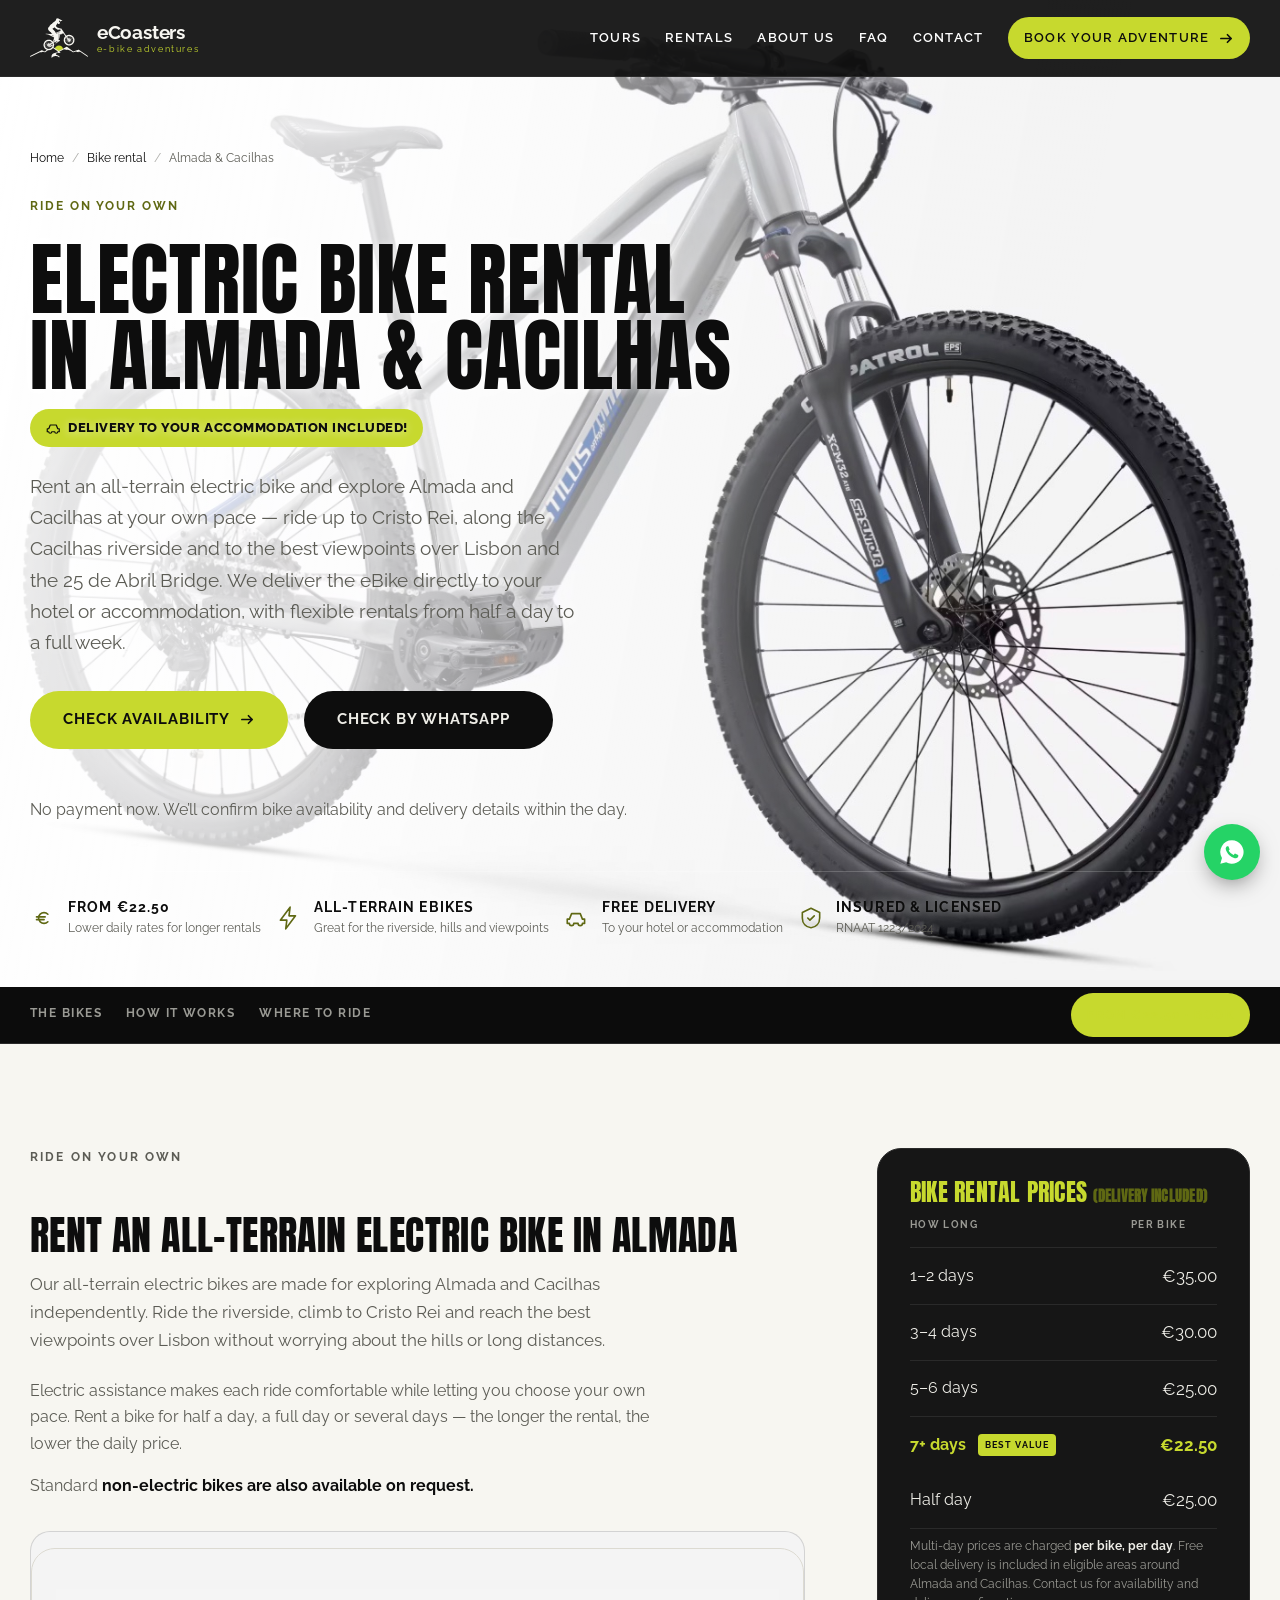
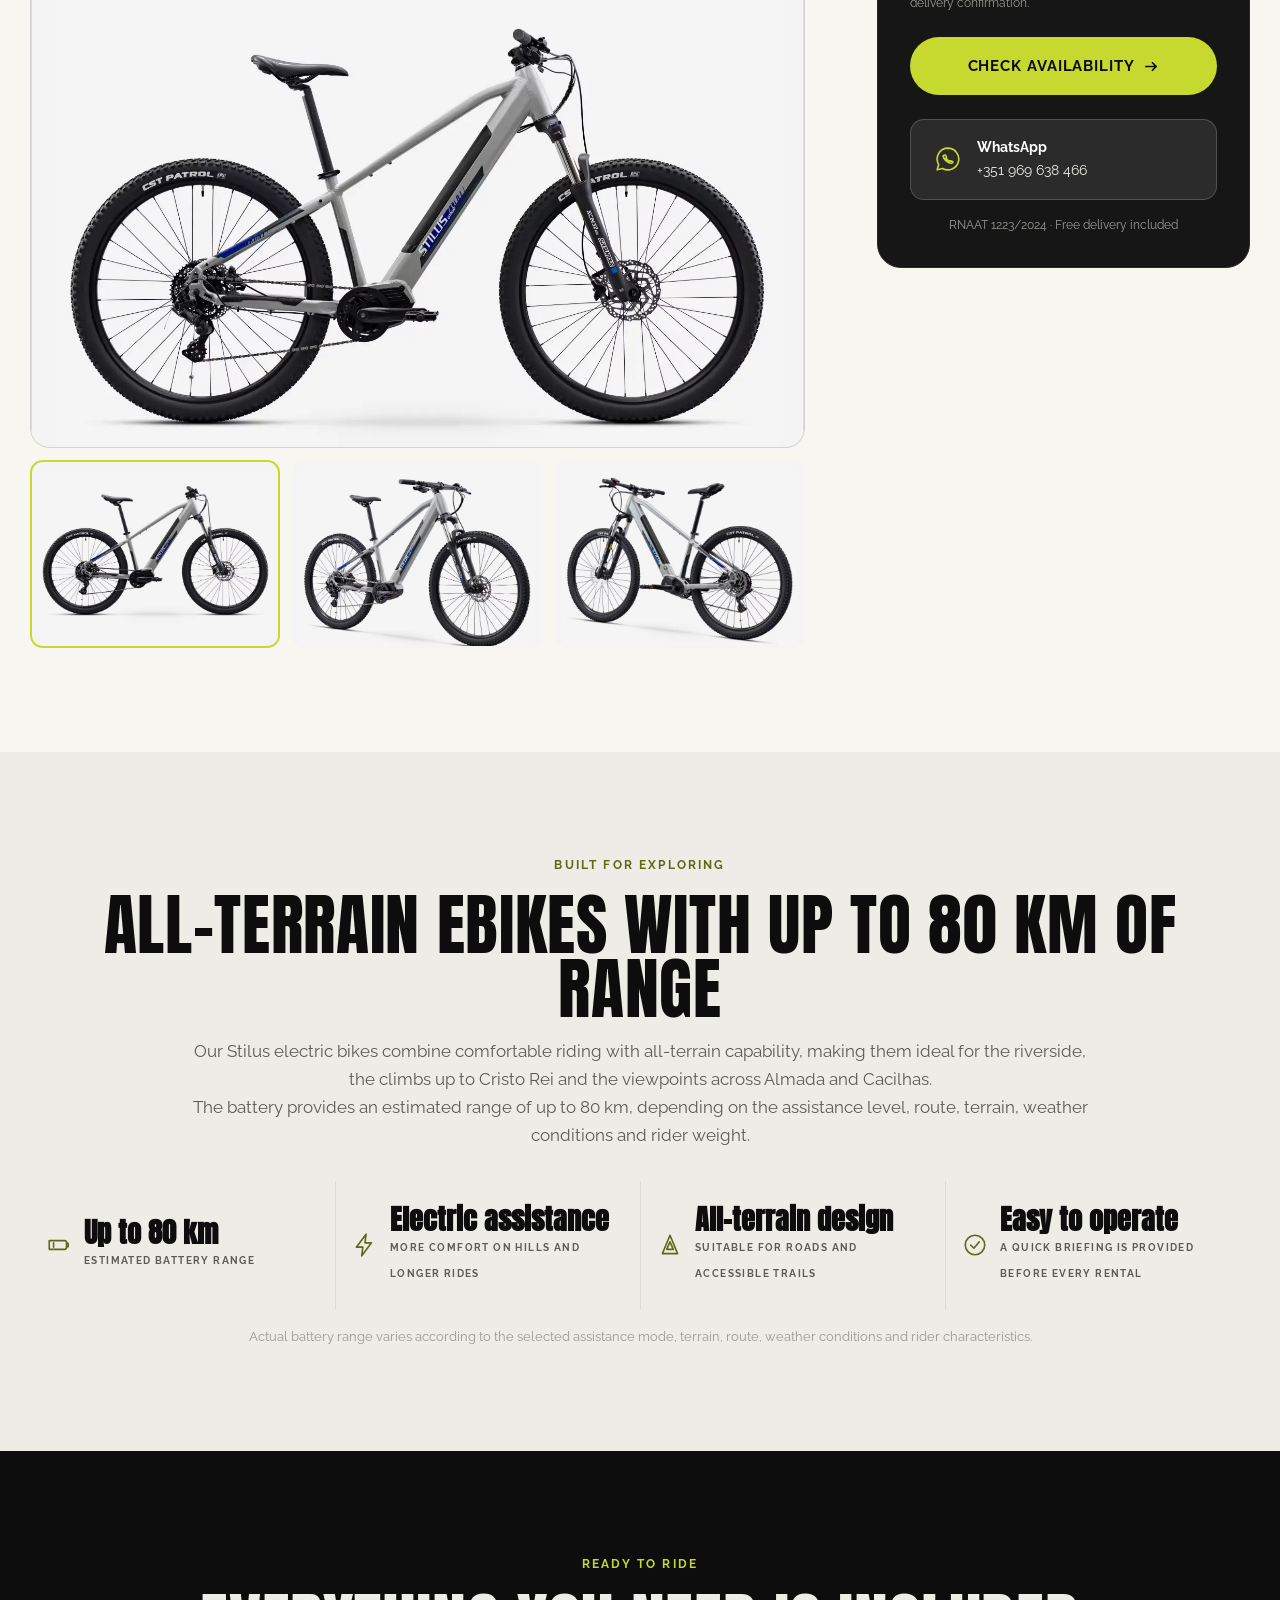
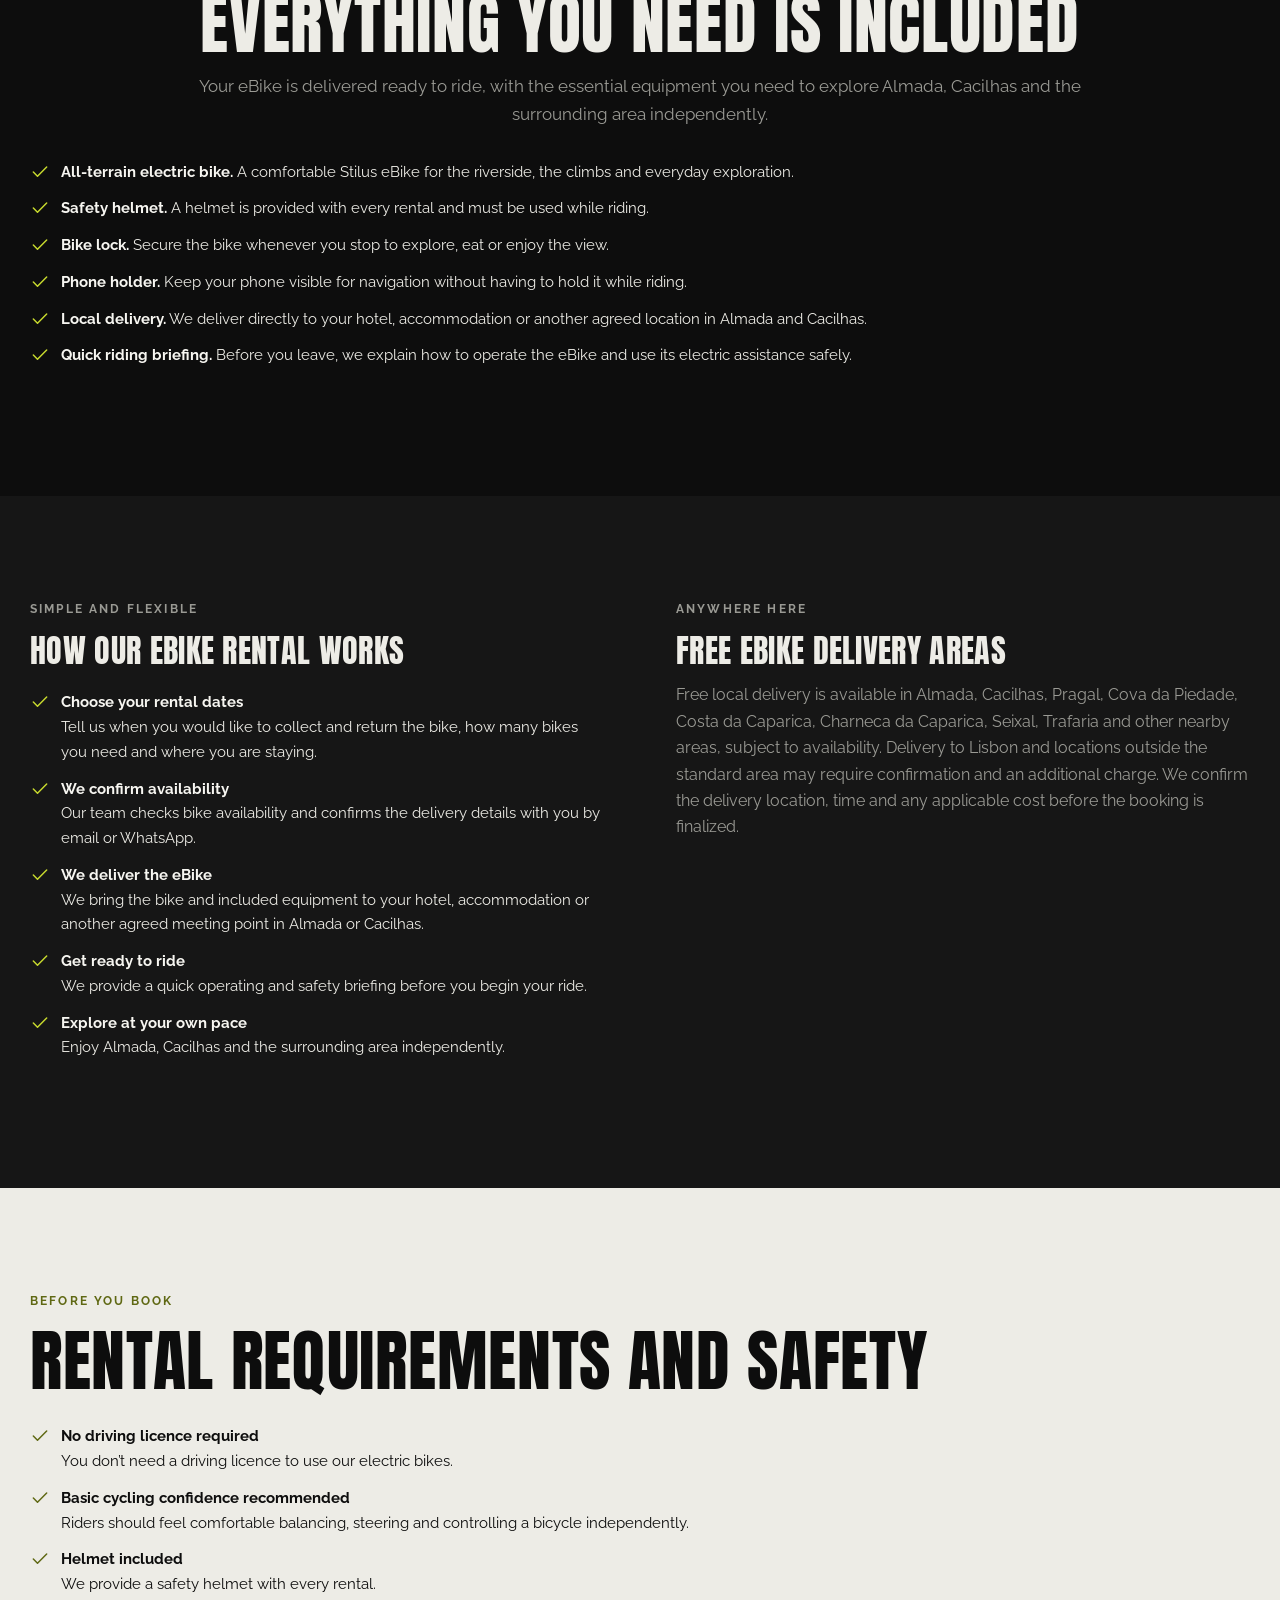
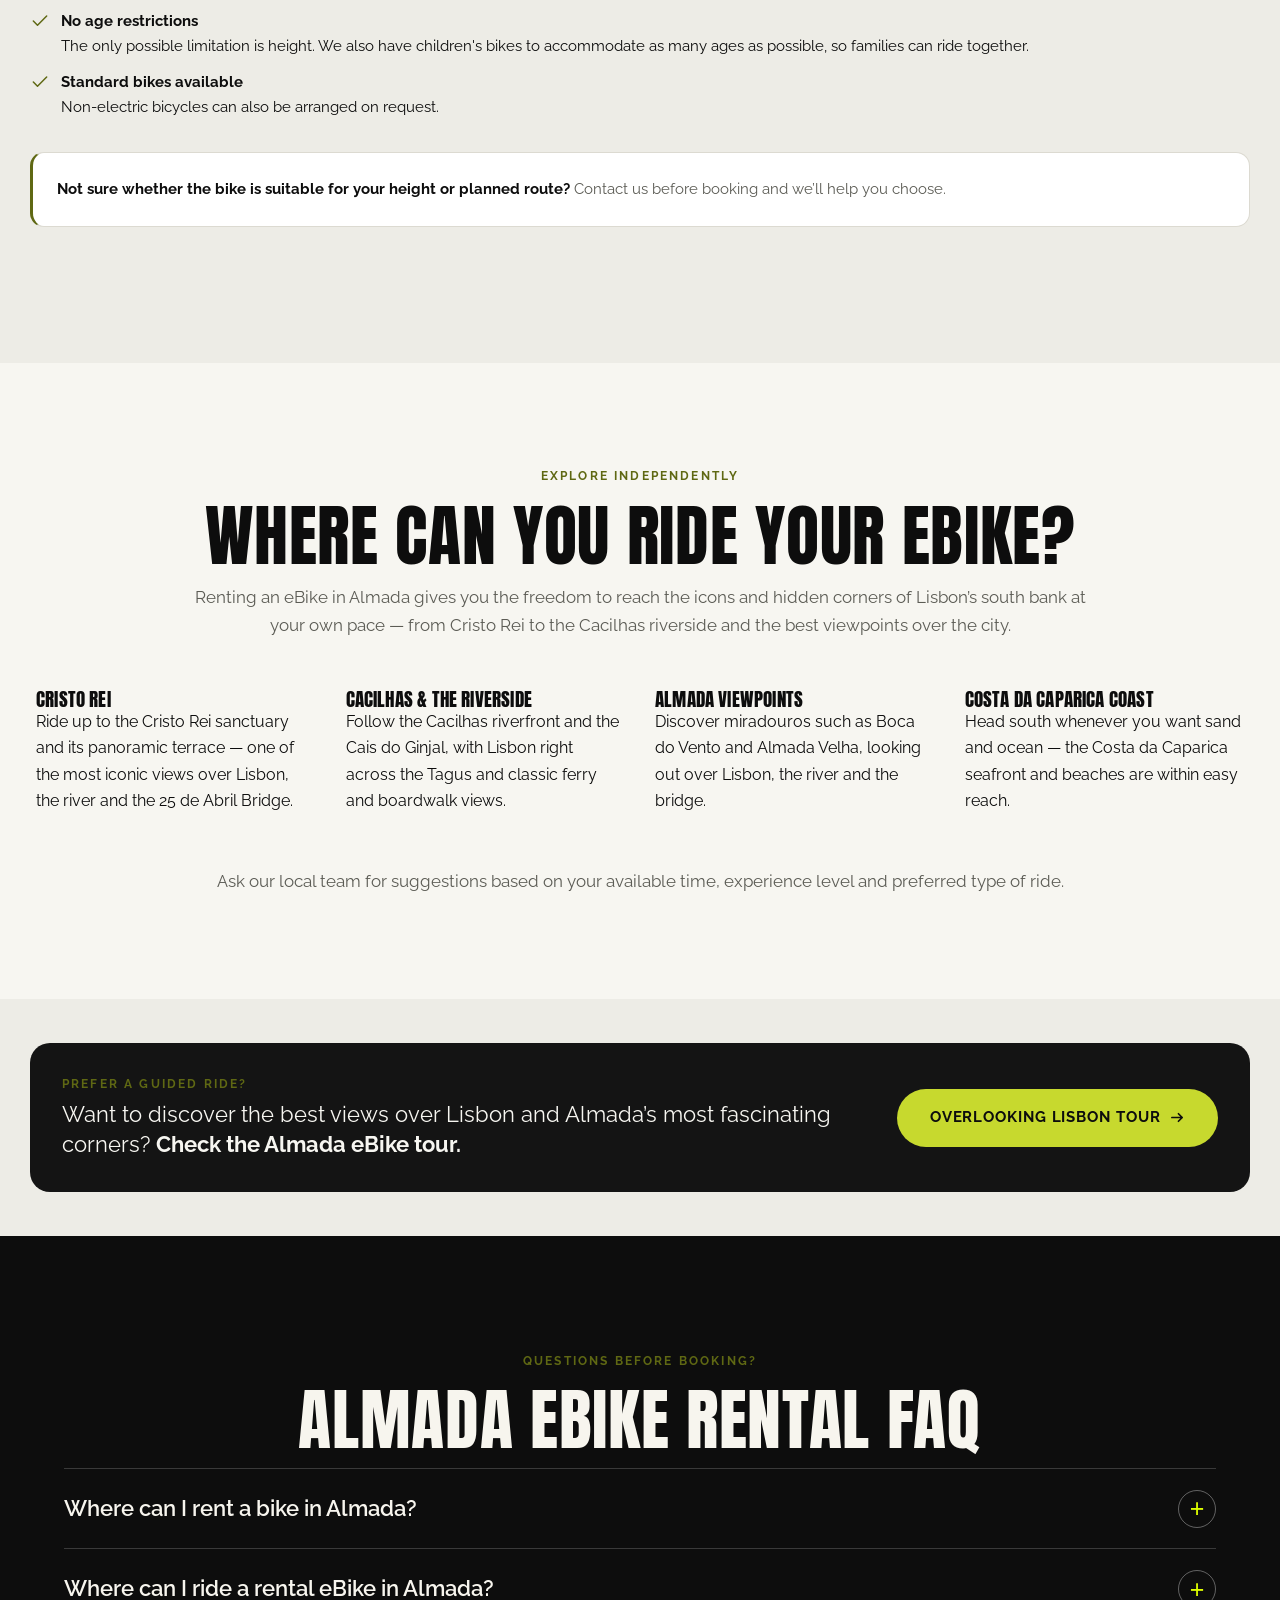
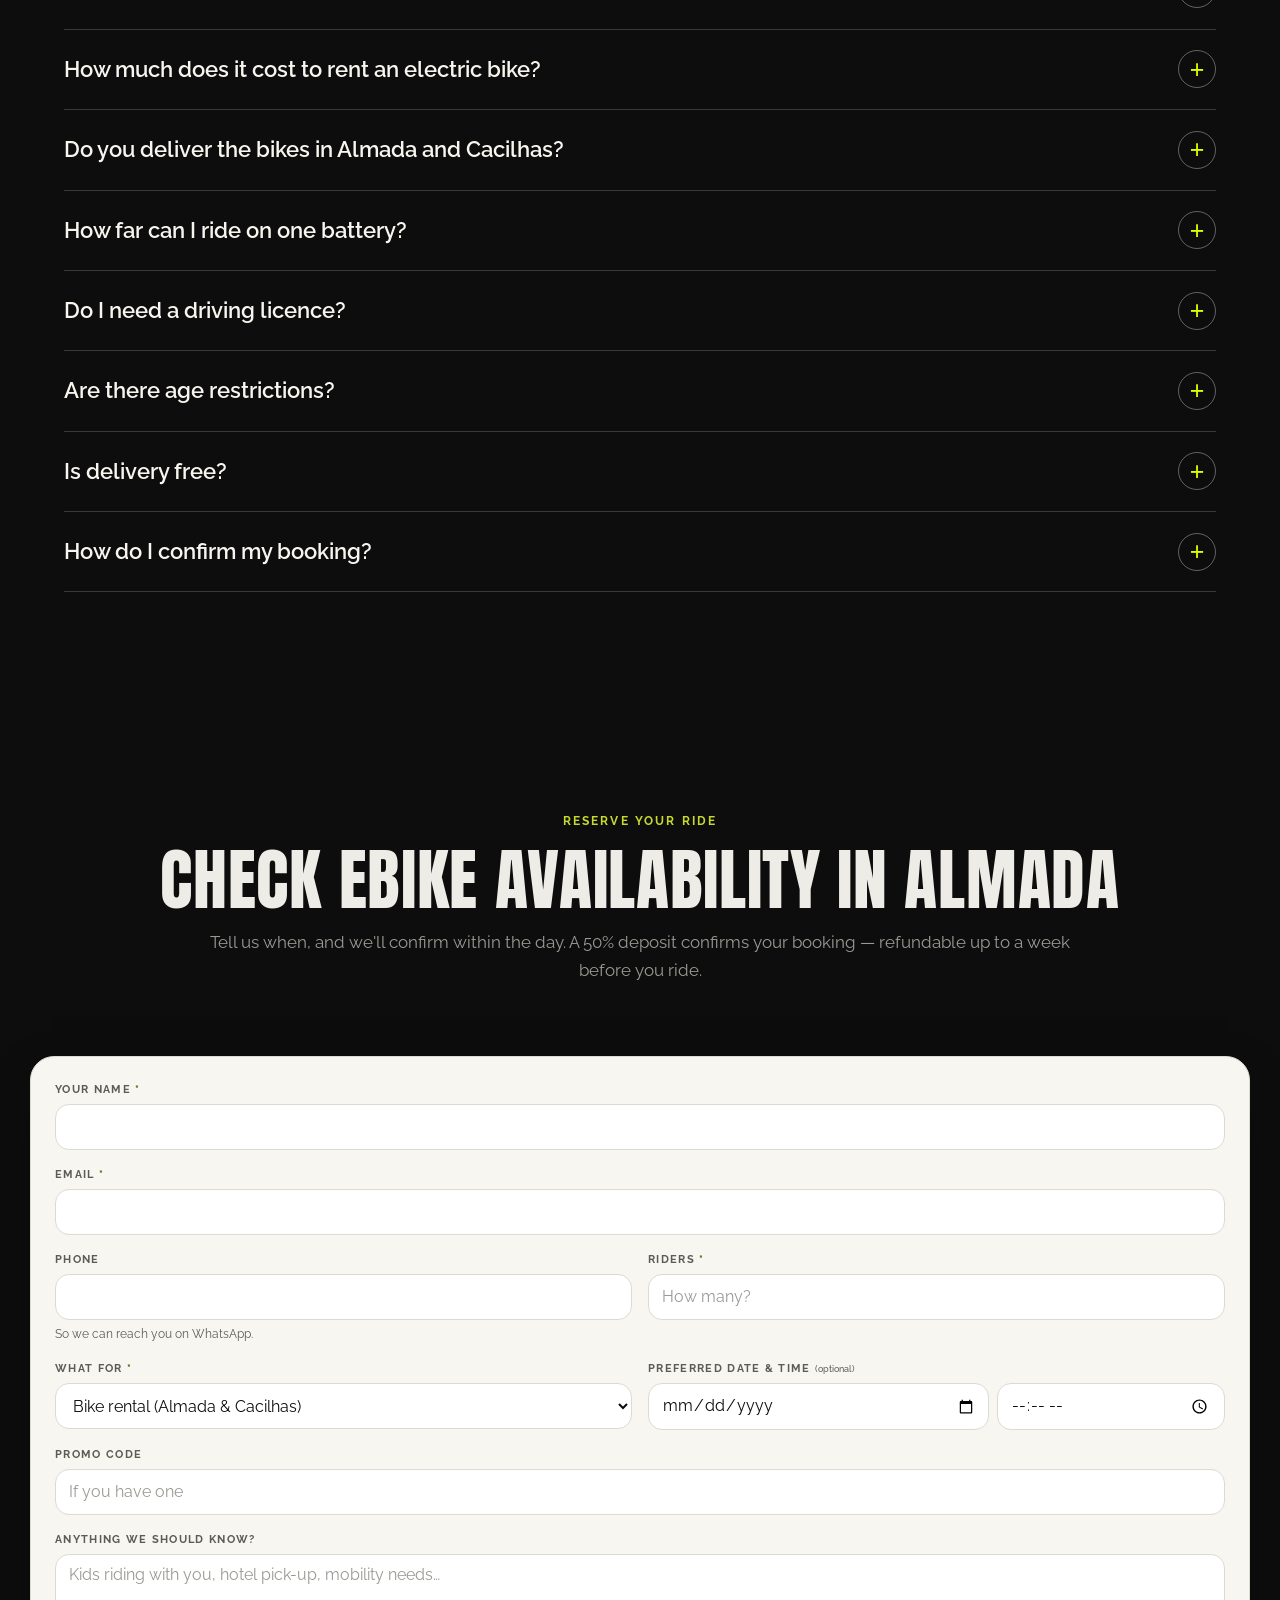
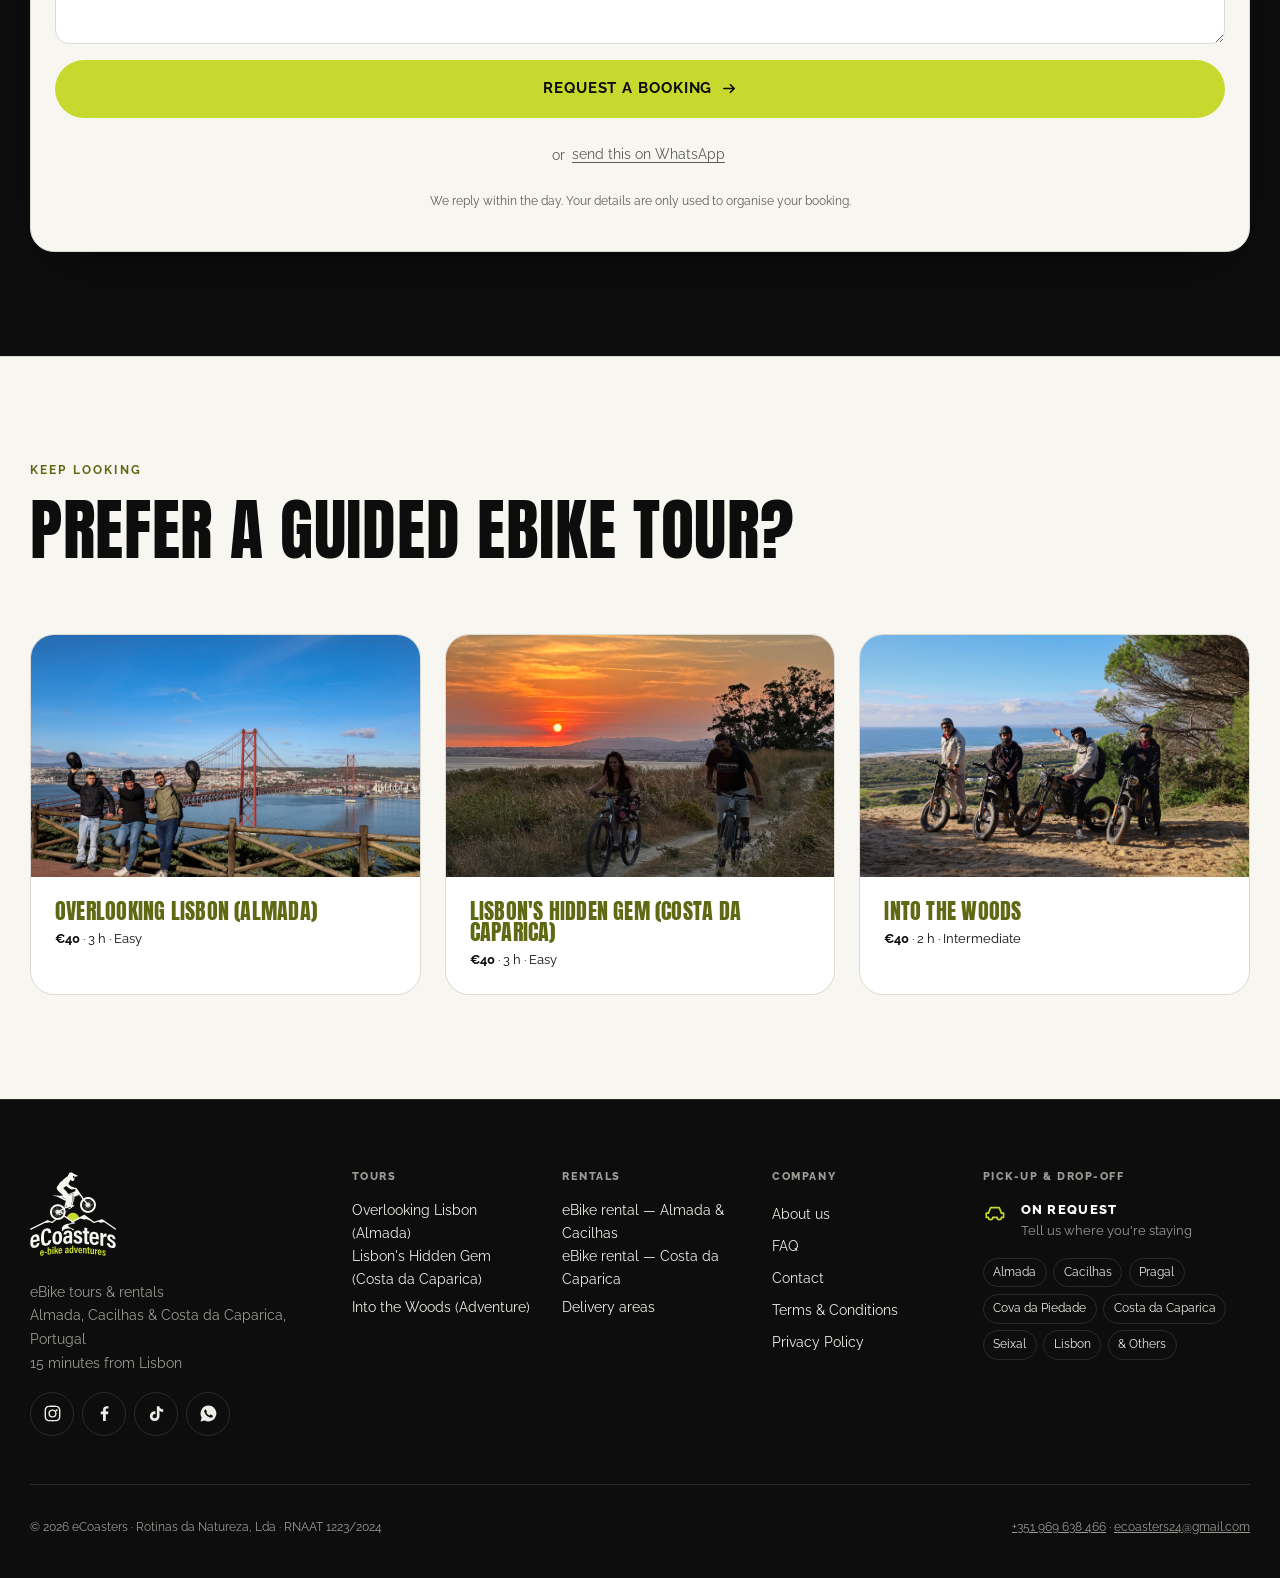
==== bike-rental-almada/index.html @ 70872b2a "Commit changes" ====
<!doctype html>
<html lang="en">
<head>
<meta charset="utf-8">
<!-- Google Tag Manager -->
<script>(function(w,d,s,l,i){w[l]=w[l]||[];w[l].push({'gtm.start':
new Date().getTime(),event:'gtm.js'});var f=d.getElementsByTagName(s)[0],
j=d.createElement(s),dl=l!='dataLayer'?'&l='+l:'';j.async=true;j.src=
'https://www.googletagmanager.com/gtm.js?id='+i+dl;f.parentNode.insertBefore(j,f);
})(window,document,'script','dataLayer','GTM-5BCM5WX2');</script>
<!-- End Google Tag Manager -->
<meta name="viewport" content="width=device-width, initial-scale=1">
<title>Electric Bike Rental in Almada &amp; Cacilhas | eCoasters</title>
<meta name="description" content="Rent an all-terrain eBike in Almada and Cacilhas — ride to Cristo Rei, along the riverside and to the best viewpoints over Lisbon. Free local delivery, flexible rentals from €22.50/day.">
<link rel="canonical" href="https://www.ecoasters.pt/bike-rental-almada/">
<meta name="robots" content="index, follow, max-image-preview:large">
<meta name="googlebot" content="index, follow">
<meta property="og:type" content="website">
<meta property="og:site_name" content="eCoasters">
<meta property="og:locale" content="en_GB">
<meta property="og:url" content="https://www.ecoasters.pt/bike-rental-almada/">
<meta property="og:title" content="Electric Bike Rental in Almada &amp; Cacilhas · eCoasters">
<meta property="og:description" content="All-terrain eBikes with free local delivery in Almada and Cacilhas. Ride to Cristo Rei, the riverside and Lisbon viewpoints. From €22.50/day.">
<meta property="og:image" content="https://www.ecoasters.pt/assets/img/overlooking-lisbon-hero.webp">
<meta property="og:image:alt" content="Riders at an Almada viewpoint with the 25 de Abril Bridge and Lisbon across the Tagus">
<meta name="twitter:card" content="summary_large_image">
<meta name="twitter:title" content="Electric Bike Rental in Almada &amp; Cacilhas | eCoasters">
<meta name="twitter:description" content="All-terrain eBikes with free local delivery in Almada &amp; Cacilhas. Ride to Cristo Rei and Lisbon viewpoints. From €22.50/day.">
<meta name="twitter:image" content="https://www.ecoasters.pt/assets/img/overlooking-lisbon-hero.webp">
<meta name="theme-color" content="#0D0D0D">
<link rel="icon" href="/assets/brand/mark-lime.svg" type="image/svg+xml">
<link rel="apple-touch-icon" href="/assets/brand/mark-lime.svg">

<link rel="preconnect" href="https://fonts.googleapis.com">
<link rel="preconnect" href="https://fonts.gstatic.com" crossorigin>
<link rel="stylesheet" href="https://fonts.googleapis.com/css2?family=Anton&family=Raleway:wght@400;500;600;700;800&display=swap">
<link rel="stylesheet" href="/assets/styles.css?v=96">
<link rel="manifest" href="/manifest.webmanifest">

<style>
  /* Almada rental hero: bike shown small on a fully white background, dark text */
  /* White hero → the transparent white header would vanish, so keep it solid dark here. */
  .hdr { background: rgba(var(--ink-rgb), .92); border-bottom-color: var(--line-dk); }
  .phero--rental { background: #fff; }
  .phero--rental .phero__media { background-image: var(--photo); background-color: #fff; background-size: cover; background-repeat: no-repeat; background-position: center; }
  .phero--rental .phero__scrim { display: block; background: linear-gradient(100deg, rgba(255,255,255,.95) 0%, rgba(255,255,255,.78) 32%, rgba(255,255,255,.28) 58%, rgba(255,255,255,0) 78%); }
  .phero--rental .phero__in { text-shadow: 0 1px 10px rgba(255,255,255,.65); }
  .phero--rental .crumbs { color: var(--muted-lt); }
  .phero--rental .crumbs a { color: var(--ink); }
  .phero--rental .phero__tag { color: var(--lime-dk); }
  .phero--rental .phero__h { color: var(--ink); }
  .phero--rental .hero__p { color: var(--muted-lt); }
  .phero--rental .booking-note { color: var(--muted-lt); }
  .phero--rental .hstrip li { color: var(--ink); }
  .phero--rental .hstrip b { color: var(--ink); }
  .phero--rental .hstrip svg { stroke: var(--lime-dk); }
  .phero--rental .hstrip li span span { color: var(--muted-lt); }
  @media (max-width: 768px) {
    .phero--rental .phero__media { background-position: center; background-size: cover; }
    .phero--rental .phero__scrim { background: linear-gradient(180deg, rgba(255,255,255,.9) 0%, rgba(255,255,255,.76) 48%, rgba(255,255,255,.4) 74%, rgba(255,255,255,.08) 100%); }
  }

  /* Guided-tour cross-sell band */
  .tour-cta { display: flex; gap: 1.5rem; align-items: center; justify-content: space-between; flex-wrap: wrap; background: #141414; color: #F7F6F1; border-radius: 1.25rem; padding: clamp(1.25rem, 3vw, 2rem); text-decoration: none; }
  .tour-cta__t { margin: 0.35rem 0 0; font-size: clamp(1.05rem, 2.2vw, 1.35rem); line-height: 1.4; max-width: 60ch; }
  .tour-cta:hover .btn { transform: translateX(3px); }

  /* Rental bike image gallery */
  .bike-gallery { width: 100%; margin-top: 2rem; }
  .bike-gallery__stage { display: grid; place-items: center; width: 100%; aspect-ratio: 3 / 2; margin: 0; overflow: hidden; border: 1px solid rgba(13, 13, 13, 0.14); border-radius: 1.25rem; background: #f4f4f4; }
  .bike-gallery__stage img { display: block; width: 100%; height: 100%; padding: clamp(0.5rem, 2vw, 1.5rem); object-fit: contain; }
  .bike-gallery__thumbs { display: grid; grid-template-columns: repeat(3, minmax(0, 1fr)); gap: 0.75rem; margin-top: 0.75rem; }
  .bike-gallery__thumb { display: grid; place-items: center; min-width: 0; aspect-ratio: 4 / 3; padding: 0.35rem; overflow: hidden; border: 2px solid transparent; border-radius: 0.8rem; background: #f4f4f4; cursor: pointer; transition: border-color 180ms ease, transform 180ms ease; }
  .bike-gallery__thumb:hover { transform: translateY(-2px); }
  .bike-gallery__thumb[aria-pressed="true"] { border-color: var(--lime, #d8f000); }
  .bike-gallery__thumb:focus-visible { outline: 3px solid var(--lime, #d8f000); outline-offset: 3px; }
  .bike-gallery__thumb img { display: block; width: 100%; height: 100%; object-fit: contain; pointer-events: none; }

  #where-to-ride > .wrap { width: min(calc(100% - 2rem), 1600px); max-width: 1600px; margin-inline: auto; }
  #where-to-ride .ride-ideas { display: grid; grid-template-columns: repeat(4, minmax(0, 1fr)); width: 100%; max-width: 100%; }
  #where-to-ride .ride-ideas > article { min-width: 0; }
  @media (max-width: 900px) { #where-to-ride .ride-ideas { grid-template-columns: repeat(2, minmax(0, 1fr)); } }
  @media (max-width: 600px) {
    .bike-gallery__stage { aspect-ratio: 1 / 1; }
    .bike-gallery__thumbs { gap: 0.5rem; }
    #where-to-ride > .wrap { width: min(calc(100% - 1.5rem), 1600px); }
    #where-to-ride .ride-ideas { grid-template-columns: 1fr; }
  }
</style>

<script>
  document.documentElement.classList.add('js');
  setTimeout(function () {
    if (!window.__ecoastersReady) document.documentElement.classList.remove('js');
  }, 2500);
</script>

<script type="application/ld+json">
{
 "@context": "https://schema.org",
 "@graph": [
  {
   "@type": ["LocalBusiness", "TouristInformationCenter"],
   "@id": "https://www.ecoasters.pt/#org",
   "name": "eCoasters",
   "legalName": "Rotinas da Natureza, Lda",
   "url": "https://www.ecoasters.pt/",
   "telephone": "+351969638466",
   "email": "ecoasters24@gmail.com",
   "image": "https://www.ecoasters.pt/assets/img/overlooking-lisbon-hero.webp",
   "logo": "https://www.ecoasters.pt/assets/brand/logo-full-lime.svg",
   "priceRange": "€€",
   "currenciesAccepted": "EUR",
   "slogan": "Ride more. Explore more. Feel everything.",
   "description": "Guided electric bike tours and all-terrain eBike rentals in Almada, Cacilhas and Costa da Caparica, 15 minutes from Lisbon. RNAAT 1223/2024.",
   "address": {
    "@type": "PostalAddress",
    "addressLocality": "Almada",
    "addressRegion": "Almada",
    "postalCode": "2800",
    "addressCountry": "PT"
   },
   "geo": { "@type": "GeoCoordinates", "latitude": "38.6790", "longitude": "-9.1569" },
   "areaServed": [
    { "@type": "Place", "name": "Almada" },
    { "@type": "Place", "name": "Cacilhas" },
    { "@type": "Place", "name": "Pragal" },
    { "@type": "Place", "name": "Cova da Piedade" },
    { "@type": "Place", "name": "Almada Velha" },
    { "@type": "Place", "name": "Costa da Caparica" },
    { "@type": "Place", "name": "Charneca da Caparica" },
    { "@type": "Place", "name": "Trafaria" },
    { "@type": "Place", "name": "Seixal" },
    { "@type": "Place", "name": "Lisbon" }
   ],
   "knowsLanguage": ["pt", "en", "es"],
   "sameAs": [
    "https://www.instagram.com/ecoasters.tours",
    "https://www.facebook.com/people/ECoasters-Electric-Bike-Tours/61570017095799/",
    "https://www.tiktok.com/@ecoasters",
    "https://share.google/gUtsCcXPfASTYaQZ6"
   ],
   "aggregateRating": { "@type": "AggregateRating", "ratingValue": "5.0", "reviewCount": "50", "bestRating": "5", "worstRating": "1" }
  },
  {
   "@type": "Product",
   "@id": "https://www.ecoasters.pt/bike-rental-almada/#product",
   "name": "All-terrain electric bike rental — Almada & Cacilhas",
   "description": "Rent an all-terrain electric bike in Almada and Cacilhas. Ride up to Cristo Rei, along the Cacilhas riverside and to the best viewpoints over Lisbon and the 25 de Abril Bridge. Free local delivery to your accommodation. From €22.50/day. Standard bikes on request.",
   "image": "https://www.ecoasters.pt/assets/img/overlooking-lisbon-hero.webp",
   "brand": { "@id": "https://www.ecoasters.pt/#org" },
   "offers": {
    "@type": "AggregateOffer",
    "lowPrice": "22.50",
    "highPrice": "35.00",
    "priceCurrency": "EUR",
    "offerCount": "5",
    "availability": "https://schema.org/InStock",
    "url": "https://www.ecoasters.pt/bike-rental-almada/#book",
    "areaServed": [
     { "@type": "Place", "name": "Almada" },
     { "@type": "Place", "name": "Cacilhas" },
     { "@type": "Place", "name": "Pragal" },
     { "@type": "Place", "name": "Cova da Piedade" },
     { "@type": "Place", "name": "Costa da Caparica" },
     { "@type": "Place", "name": "Charneca da Caparica" },
     { "@type": "Place", "name": "Trafaria" },
     { "@type": "Place", "name": "Seixal" },
     { "@type": "Place", "name": "Lisbon" }
    ],
    "seller": { "@id": "https://www.ecoasters.pt/#org" }
   }
  },
  {
   "@type": "BreadcrumbList",
   "itemListElement": [
    { "@type": "ListItem", "position": 1, "name": "Home", "item": "https://www.ecoasters.pt/" },
    { "@type": "ListItem", "position": 2, "name": "Bike rental", "item": "https://www.ecoasters.pt/electric-bike-rental/" },
    { "@type": "ListItem", "position": 3, "name": "Almada & Cacilhas", "item": "https://www.ecoasters.pt/bike-rental-almada/" }
   ]
  },
  {
   "@type": "FAQPage",
   "@id": "https://www.ecoasters.pt/bike-rental-almada/#faq",
   "mainEntity": [
    {
     "@type": "Question",
     "name": "Where can I rent a bike in Almada?",
     "acceptedAnswer": { "@type": "Answer", "text": "eCoasters rents all-terrain electric bikes across Almada and Cacilhas. We deliver the bike to the location you request — your hotel, accommodation or another agreed meeting point — and collect it there afterwards, so there is no shop to visit." }
    },
    {
     "@type": "Question",
     "name": "Where can I ride a rental eBike in Almada?",
     "acceptedAnswer": { "@type": "Answer", "text": "From Almada and Cacilhas you can ride up to the Cristo Rei sanctuary and its panoramic terrace, follow the Cacilhas riverside with Lisbon across the Tagus, and reach viewpoints looking over Lisbon and the 25 de Abril Bridge. You can also continue south to the Costa da Caparica coast." }
    },
    {
     "@type": "Question",
     "name": "How much does it cost to rent an electric bike in Almada?",
     "acceptedAnswer": { "@type": "Answer", "text": "Half-day rental costs €25 per bike. Full-day rates start at €35 per bike and decrease for longer rentals, reaching €22.50 per bike, per day, for rentals of seven days or more." }
    },
    {
     "@type": "Question",
     "name": "Do you deliver the bikes in Almada and Cacilhas?",
     "acceptedAnswer": { "@type": "Answer", "text": "Yes. We arrange free local delivery to hotels, accommodation and agreed meeting points in Almada, Cacilhas, Pragal, Cova da Piedade, Costa da Caparica and surrounding areas. Delivery to Lisbon, Seixal and other locations may be available on request." }
    },
    {
     "@type": "Question",
     "name": "How far can I ride on one battery?",
     "acceptedAnswer": { "@type": "Answer", "text": "The estimated battery range is up to 80 km. Actual range depends on the assistance level, terrain, hills, weather conditions and rider weight." }
    },
    {
     "@type": "Question",
     "name": "Do I need a driving licence to rent an eBike?",
     "acceptedAnswer": { "@type": "Answer", "text": "No driving licence is required. Riders should have basic cycling confidence and be able to control a bicycle independently. A helmet and a quick safety briefing are included." }
    },
    {
     "@type": "Question",
     "name": "Are there age restrictions?",
     "acceptedAnswer": { "@type": "Answer", "text": "There are no age restrictions. The only possible limitation is height: riders must be tall enough to safely fit and control the bike. We also have children's bikes to accommodate as many ages as possible, so families can ride together." }
    }
   ]
  }
 ]
}
</script>
</head>
<body>
<!-- Google Tag Manager (noscript) -->
<noscript><iframe src="https://www.googletagmanager.com/ns.html?id=GTM-5BCM5WX2"
height="0" width="0" style="display:none;visibility:hidden"></iframe></noscript>
<!-- End Google Tag Manager (noscript) -->
<a class="skip" href="#main">Skip to main content</a>

<header class="hdr" id="hdr">
  <div class="hdr__in">
    <a class="brand" href="/#top" aria-label="eCoasters — home">
      <img class="brand__mark" src="/assets/brand/mark-lime.svg" alt="" width="308" height="212" decoding="async">
      <span class="brand__txt">
        <span class="brand__word">eCoasters</span>
        <span class="brand__sub">e-bike adventures</span>
      </span>
    </a>
    <nav class="nav" id="nav" aria-label="Primary">
      <a href="/tours/">Tours</a>
      <a href="/electric-bike-rental/">Rentals</a>
      <a href="/#about">About us</a>
      <a href="/#faq">FAQ</a>
      <a href="/#contact">Contact</a>
      <a class="btn btn--lime btn--sm" href="/#book">Book your adventure <svg class="ico-arr" viewBox="0 0 16 16" aria-hidden="true"><path d="M2 8h11M9 4l4 4-4 4"/></svg></a>
    </nav>
    <button class="burger" id="burger" aria-expanded="false" aria-controls="nav" aria-label="Open menu">
      <span></span><span></span><span></span>
    </button>
  </div>
</header>

<main id="main">

<section class="phero phero--rental">
  <div class="phero__media media" style="--photo:url('/assets/img/rental-bike.jpg')" role="img"
       aria-label="Stilus all-terrain electric rental bike available in Almada and Cacilhas"></div>
  <div class="phero__scrim" aria-hidden="true"></div>
  <div class="phero__in wrap">
    <nav class="crumbs" aria-label="Breadcrumb"><a href="/">Home</a><span>/</span><a href="/electric-bike-rental/">Bike rental</a><span>/</span>Almada &amp; Cacilhas</nav>
    <p class="phero__tag">Ride on your own</p>
    <h1 class="phero__h">Electric Bike Rental in Almada &amp; Cacilhas</h1>
    <p class="phero__badge"><svg viewBox="0 0 24 24" aria-hidden="true"><path d="M3 13h2l2-5h8l2 5h2v4h-2a2 2 0 1 1-4 0H9a2 2 0 1 1-4 0H3z"/></svg> Delivery to your accommodation included!</p>
    <p class="hero__p">Rent an all-terrain electric bike and explore Almada and Cacilhas at your own
      pace — ride up to Cristo Rei, along the Cacilhas riverside and to the best viewpoints over
      Lisbon and the 25 de Abril Bridge. We deliver the eBike directly to your hotel or
      accommodation, with flexible rentals from half a day to a full week.</p>
    <div class="hero__cta" style="margin-top:1.5rem">
      <a class="btn btn--lime btn--lg" href="#book">Check availability
        <svg class="ico-arr" viewBox="0 0 16 16" aria-hidden="true"><path d="M2 8h11M9 4l4 4-4 4"/></svg></a>
      <a class="btn btn--dark btn--lg" href="https://wa.me/351969638466">Check by WhatsApp <svg viewBox="0 0 24 24" aria-hidden="true"><path d="M12 2a10 10 0 0 0-8.6 15.1L2 22l5-1.3A10 10 0 1 0 12 2zm5.3 14.1c-.2.6-1.3 1.2-1.8 1.2-.5.1-1 .1-1.7-.1a11 11 0 0 1-6.4-5.6c-.5-.9-.8-1.8-.8-2.6 0-.9.5-1.4.7-1.6.2-.2.5-.3.7-.3h.5c.2 0 .4 0 .6.5l.8 2c.1.2 0 .4-.1.5l-.4.5c-.1.2-.3.3-.1.6a8 8 0 0 0 3.7 3.2c.3.1.5.1.6-.1l.7-.8c.2-.2.3-.2.6-.1l2 1c.3.1.4.2.5.3z"/></svg></a>
    </div>
    <p class="booking-note">No payment now. We’ll confirm bike availability and delivery details within the day.</p>
    <ul class="hstrip">
      <li><svg viewBox="0 0 24 24" aria-hidden="true"><path d="M16.5 8.5a5 5 0 1 0 0 7M6 11h8M6 13.5h7"/></svg><span><b>From €22.50</b><span>Lower daily rates for longer rentals</span></span></li>
      <li><svg viewBox="0 0 24 24" aria-hidden="true"><path d="M13 2 4 14h6l-1 8 9-12h-6z"/></svg><span><b>All-terrain eBikes</b><span>Great for the riverside, hills and viewpoints</span></span></li>
      <li><svg viewBox="0 0 24 24" aria-hidden="true"><path d="M3 13h2l2-5h8l2 5h2v4h-2a2 2 0 1 1-4 0H9a2 2 0 1 1-4 0H3z"/></svg><span><b>Free delivery</b><span>To your hotel or accommodation</span></span></li>
      <li><svg viewBox="0 0 24 24" aria-hidden="true"><path d="M12 3 4 7v5c0 5 3.4 8.4 8 9 4.6-.6 8-4 8-9V7z"/><path d="m9 12 2 2 4-4"/></svg><span><b>Insured &amp; licensed</b><span>RNAAT 1223/2024</span></span></li>
    </ul>
  </div>
</section>

<nav class="subnav" id="subnav" aria-label="On this page">
  <div class="wrap subnav__in">
      <a href="#ride">The bikes</a>
      <a href="#included">How it works</a>
      <a href="#where-to-ride">Where to ride</a>
    <a class="btn btn--lime btn--sm subnav__cta" href="#book">From €22.50 · Book</a>
  </div>
</nav>

<section class="sec sec--bone" id="ride">
  <div class="wrap detail">
    <div class="prose reveal">
      <p class="eyebrow">Ride on your own</p>
      <h2>Rent an All-Terrain Electric Bike in Almada</h2>
      <p class="sec__lede" style="margin-bottom:1.5rem">Our all-terrain electric bikes are made for exploring Almada and Cacilhas
        independently. Ride the riverside, climb to Cristo Rei and reach the best viewpoints over Lisbon
        without worrying about the hills or long distances.</p>
      <p>Electric assistance makes each ride comfortable while letting you choose your own pace. Rent a
        bike for half a day, a full day or several days — the longer the rental, the lower the daily price.</p>
      <p>Standard <strong>non-electric bikes are also available on request.</strong></p>
      <div class="bike-gallery" data-bike-gallery>
        <figure class="bike-gallery__stage">
          <img class="rental-shot" data-bike-main src="/assets/img/rental-bike-side.webp" width="1396" height="958"
               alt="Stilus all-terrain electric rental bike, full side view" loading="lazy" decoding="async">
        </figure>
        <div class="bike-gallery__thumbs" role="group" aria-label="Choose a bike view">
          <button class="bike-gallery__thumb" type="button" aria-pressed="true"
                  data-src="/assets/img/rental-bike-side.webp" data-width="1396" data-height="958"
                  data-alt="Stilus all-terrain electric rental bike, full side view"
                  aria-label="Show side view of the electric bike">
            <img src="/assets/img/rental-bike-side.webp" width="1396" height="958" alt="" loading="lazy" decoding="async">
          </button>
          <button class="bike-gallery__thumb" type="button" aria-pressed="false"
                  data-src="/assets/img/rental-bike-front.webp" data-width="1392" data-height="1142"
                  data-alt="Stilus all-terrain electric rental bike viewed from the front"
                  aria-label="Show front view of the electric bike">
            <img src="/assets/img/rental-bike-front.webp" width="1392" height="1142" alt="" loading="lazy" decoding="async">
          </button>
          <button class="bike-gallery__thumb" type="button" aria-pressed="false"
                  data-src="/assets/img/rental-bike-rear.webp" data-width="1396" data-height="1088"
                  data-alt="Stilus all-terrain electric rental bike viewed from the rear"
                  aria-label="Show rear view of the electric bike">
            <img src="/assets/img/rental-bike-rear.webp" width="1396" height="1088" alt="" loading="lazy" decoding="async">
          </button>
        </div>
      </div>
    </div>

    <aside class="buy reveal">
      <table class="rates">
        <h2>Bike rental prices <span style="font-size:.58em;font-weight:700;color:var(--lime-dk);white-space:nowrap">(Delivery included)</span></h2>
        <thead><tr><th scope="col">How long</th><th scope="col">Per bike</th></tr></thead>
        <tbody>
          <tr><th scope="row">1–2 days</th><td class="num">€35.00</td></tr>
          <tr><th scope="row">3–4 days</th><td class="num">€30.00</td></tr>
          <tr><th scope="row">5–6 days</th><td class="num">€25.00</td></tr>
          <tr class="rates__best"><th scope="row">7+ days <span class="rates__badge">Best value</span></th><td class="num">€22.50</td></tr>
          <tr><th scope="row">Half day</th><td class="num">€25.00</td></tr>
        </tbody>
      </table>
      <p class="rates__note">Multi-day prices are charged <strong>per bike, per day</strong>. Free local delivery
        is included in eligible areas around Almada and Cacilhas. Contact us for availability and delivery confirmation.</p>
      <a class="btn btn--lime btn--full btn--lg" href="#book">Check availability
        <svg class="ico-arr" viewBox="0 0 16 16" aria-hidden="true"><path d="M2 8h11M9 4l4 4-4 4"/></svg></a>
      <div class="direct">
        <a class="direct__a" href="https://wa.me/351969638466">
          <svg viewBox="0 0 24 24" aria-hidden="true"><path d="M12 2a10 10 0 0 0-8.6 15.1L2 22l5-1.3A10 10 0 1 0 12 2z"/><path d="M8.5 8.8c.2-.5.4-.5.7-.5h.5l.9 2-.6.8a8 8 0 0 0 3.7 3.2l.8-.7 2 1c0 .5-.6 1.2-1.1 1.3-.5.1-1.1.2-3-.6a11 11 0 0 1-4.2-4c-.6-1-.8-2-.7-2.5z"/></svg>
          <span><strong>WhatsApp</strong><br>+351 969 638 466</span>
        </a>
      </div>
      <p class="buy__fine">RNAAT 1223/2024 · Free delivery included</p>
    </aside>
  </div>
</section>

<section class="sec sec--sand" id="bike-specifications">
  <div class="wrap wrap--narrow">
    <header class="sec__head reveal" style="text-align:center;margin-inline:auto;margin-bottom:2rem">
      <p class="eyebrow">Built for exploring</p>
      <h2 class="sec__h">All-Terrain eBikes With Up to 80 km of Range</h2>
      <p class="sec__lede" style="margin-inline:auto">Our Stilus electric bikes combine comfortable riding with all-terrain capability, making them ideal for the riverside, the climbs up to Cristo Rei and the viewpoints across Almada and Cacilhas.</p>
      <p class="sec__lede" style="margin-inline:auto">The battery provides an estimated range of up to 80 km, depending on the assistance level, route, terrain, weather conditions and rider weight.</p>
    </header>
  </div>
  <div class="wrap">
    <div class="stats reveal">
      <div class="stats__i"><span><svg viewBox="0 0 24 24" aria-hidden="true"><path d="M3 8h14a2 2 0 0 1 2 2v4a2 2 0 0 1-2 2H3z"/><path d="M19 10.5h1.5v3H19"/><path d="M7 10v4"/></svg></span><span><b class="stats__n">Up to 80 km</b><span class="stats__l">Estimated battery range</span></span></div>
      <div class="stats__i"><span><svg viewBox="0 0 24 24" aria-hidden="true"><path d="M13 2 4 14h6l-1 8 9-12h-6z"/></svg></span><span><b class="stats__n">Electric assistance</b><span class="stats__l">More comfort on hills and longer rides</span></span></div>
      <div class="stats__i"><span><svg viewBox="0 0 24 24" aria-hidden="true"><path d="M12 3 5 20h14zM12 9l3 7H9z"/></svg></span><span><b class="stats__n">All-terrain design</b><span class="stats__l">Suitable for roads and accessible trails</span></span></div>
      <div class="stats__i"><span><svg viewBox="0 0 24 24" aria-hidden="true"><circle cx="12" cy="12" r="9"/><path d="m8 12 3 3 5-6"/></svg></span><span><b class="stats__n">Easy to operate</b><span class="stats__l">A quick briefing is provided before every rental</span></span></div>
    </div>
  </div>
  <div class="wrap wrap--narrow">
    <p class="rental__fine">Actual battery range varies according to the selected assistance mode, terrain, route, weather conditions and rider characteristics.</p>
  </div>
</section>

<section class="sec" id="whats-included">
  <div class="wrap wrap--narrow">
    <header class="sec__head reveal" style="text-align:center;margin-inline:auto;margin-bottom:2rem">
      <p class="eyebrow">Ready to ride</p>
      <h2 class="sec__h">Everything You Need Is Included</h2>
      <p class="sec__lede" style="margin-inline:auto">Your eBike is delivered ready to ride, with the essential equipment you need to explore Almada, Cacilhas and the surrounding area independently.</p>
    </header>
    <div class="prose reveal">
      <ul class="ticks">
        <li><svg viewBox="0 0 24 24" aria-hidden="true"><path d="m4 12 5 5L20 6"/></svg><span><strong>All-terrain electric bike.</strong> A comfortable Stilus eBike for the riverside, the climbs and everyday exploration.</span></li>
        <li><svg viewBox="0 0 24 24" aria-hidden="true"><path d="m4 12 5 5L20 6"/></svg><span><strong>Safety helmet.</strong> A helmet is provided with every rental and must be used while riding.</span></li>
        <li><svg viewBox="0 0 24 24" aria-hidden="true"><path d="m4 12 5 5L20 6"/></svg><span><strong>Bike lock.</strong> Secure the bike whenever you stop to explore, eat or enjoy the view.</span></li>
        <li><svg viewBox="0 0 24 24" aria-hidden="true"><path d="m4 12 5 5L20 6"/></svg><span><strong>Phone holder.</strong> Keep your phone visible for navigation without having to hold it while riding.</span></li>
        <li><svg viewBox="0 0 24 24" aria-hidden="true"><path d="m4 12 5 5L20 6"/></svg><span><strong>Local delivery.</strong> We deliver directly to your hotel, accommodation or another agreed location in Almada and Cacilhas.</span></li>
        <li><svg viewBox="0 0 24 24" aria-hidden="true"><path d="m4 12 5 5L20 6"/></svg><span><strong>Quick riding briefing.</strong> Before you leave, we explain how to operate the eBike and use its electric assistance safely.</span></li>
      </ul>
    </div>
  </div>
</section>

<section class="sec sec--dark" id="included">
  <div class="wrap">
    <div class="cols">
      <div class="prose reveal">
        <p class="eyebrow eyebrow--lime">Simple and flexible</p>
        <h2>How Our eBike Rental Works</h2>
        <ol class="ticks">
          <li><svg viewBox="0 0 24 24" aria-hidden="true"><path d="m4 12 5 5L20 6"/></svg><span><strong>Choose your rental dates</strong> <br />Tell us when you would like to collect and return the bike, how many bikes you need and where you are staying.</span></li>
          <li><svg viewBox="0 0 24 24" aria-hidden="true"><path d="m4 12 5 5L20 6"/></svg><span><strong>We confirm availability</strong> <br />Our team checks bike availability and confirms the delivery details with you by email or WhatsApp.</span></li>
          <li><svg viewBox="0 0 24 24" aria-hidden="true"><path d="m4 12 5 5L20 6"/></svg><span><strong>We deliver the eBike</strong><br />We bring the bike and included equipment to your hotel, accommodation or another agreed meeting point in Almada or Cacilhas.</span></li>
          <li><svg viewBox="0 0 24 24" aria-hidden="true"><path d="m4 12 5 5L20 6"/></svg><span><strong>Get ready to ride</strong><br />We provide a quick operating and safety briefing before you begin your ride.</span></li>
          <li><svg viewBox="0 0 24 24" aria-hidden="true"><path d="m4 12 5 5L20 6"/></svg><span><strong>Explore at your own pace</strong><br />Enjoy Almada, Cacilhas and the surrounding area independently.</span></li>
        </ol>
      </div>
      <div class="prose reveal" id="delivery">
        <p class="eyebrow eyebrow--lime">Anywhere here</p>
        <h2>Free eBike Delivery Areas</h2>
        <p>Free local delivery is available in Almada, Cacilhas, Pragal, Cova da Piedade, Costa da Caparica,
          Charneca da Caparica, Seixal, Trafaria and other nearby areas, subject to availability. Delivery to
          Lisbon and locations outside the standard area may require confirmation and an additional charge.
          We confirm the delivery location, time and any applicable cost before the booking is finalized.</p>
      </div>
    </div>
  </div>
</section>

<section class="sec sec--sand" id="know">
  <div class="wrap wrap--narrow">
    <header class="sec__head reveal" style="margin-bottom:2rem">
      <p class="eyebrow">Before you book</p>
      <h2 class="sec__h">Rental Requirements and Safety</h2>
    </header>
    <div class="prose reveal">
      <ul class="ticks">
        <li><svg viewBox="0 0 24 24" aria-hidden="true"><path d="m4 12 5 5L20 6"/></svg><span><strong>No driving licence required</strong> <br />You don’t need a driving licence to use our electric bikes.</span></li>
        <li><svg viewBox="0 0 24 24" aria-hidden="true"><path d="m4 12 5 5L20 6"/></svg><span><strong>Basic cycling confidence recommended</strong><br />Riders should feel comfortable balancing, steering and controlling a bicycle independently.</span></li>
        <li><svg viewBox="0 0 24 24" aria-hidden="true"><path d="m4 12 5 5L20 6"/></svg><span><strong>Helmet included</strong><br />We provide a safety helmet with every rental.</span></li>
        <li><svg viewBox="0 0 24 24" aria-hidden="true"><path d="m4 12 5 5L20 6"/></svg><span><strong>No age restrictions</strong><br />The only possible limitation is height. We also have children's bikes to accommodate as many ages as possible, so families can ride together.</span></li>
        <li><svg viewBox="0 0 24 24" aria-hidden="true"><path d="m4 12 5 5L20 6"/></svg><span><strong>Standard bikes available</strong><br />Non-electric bicycles can also be arranged on request.</span></li>
      </ul>
      <div class="note">
        <strong>Not sure whether the bike is suitable for your height or planned route?</strong> Contact us before booking and we’ll help you choose.
      </div>
    </div>
  </div>
</section>

<section class="sec sec--bone" id="where-to-ride">
  <div class="wrap">
    <header class="sec__head reveal" style="text-align:center;margin-inline:auto;margin-bottom:2rem">
      <p class="eyebrow">Explore independently</p>
      <h2 class="sec__h">Where Can You Ride Your eBike?</h2>
      <p class="sec__lede" style="margin-inline:auto">Renting an eBike in Almada gives you the freedom to reach the icons and hidden corners of Lisbon’s south bank at your own pace — from Cristo Rei to the Cacilhas riverside and the best viewpoints over the city.</p>
    </header>
    <div class="ride-ideas reveal">
      <article>
        <h3>Cristo Rei</h3>
        <p>Ride up to the Cristo Rei sanctuary and its panoramic terrace — one of the most iconic views over Lisbon, the river and the 25 de Abril Bridge.</p>
      </article>
      <article>
        <h3>Cacilhas &amp; the riverside</h3>
        <p>Follow the Cacilhas riverfront and the Cais do Ginjal, with Lisbon right across the Tagus and classic ferry and boardwalk views.</p>
      </article>
      <article>
        <h3>Almada viewpoints</h3>
        <p>Discover miradouros such as Boca do Vento and Almada Velha, looking out over Lisbon, the river and the bridge.</p>
      </article>
      <article>
        <h3>Costa da Caparica coast</h3>
        <p>Head south whenever you want sand and ocean — the Costa da Caparica seafront and beaches are within easy reach.</p>
      </article>
    </div>
    <p class="sec__lede reveal" style="margin-inline:auto;margin-top:2rem;text-align:center">Ask our local team for suggestions based on your available time, experience level and preferred type of ride.</p>
  </div>
</section>

<section class="sec sec--sand" style="padding-block:clamp(1.5rem,4vw,2.75rem)">
  <div class="wrap">
    <a class="tour-cta" href="/overlooking-lisbon-ebike-tour-almada/">
      <div>
        <p class="eyebrow eyebrow--lime" style="margin:0">Prefer a guided ride?</p>
        <p class="tour-cta__t">Want to discover the best views over Lisbon and Almada’s most fascinating corners? <strong>Check the Almada eBike tour.</strong></p>
      </div>
      <span class="btn btn--lime btn--lg">Overlooking Lisbon tour
        <svg class="ico-arr" viewBox="0 0 16 16" aria-hidden="true"><path d="M2 8h11M9 4l4 4-4 4"/></svg></span>
    </a>
  </div>
</section>

<section class="sec sec--bone" id="rental-faq">
  <div class="wrap wrap--narrow">
    <p class="eyebrow">Questions before booking?</p>
    <h2 class="sec__h">Almada eBike Rental FAQ</h2>
    <div class="rental-faq__list">
      <details>
        <summary>Where can I rent a bike in Almada?</summary>
        <p>eCoasters rents all-terrain electric bikes across Almada and Cacilhas. There’s no shop to visit — we deliver the bike to the location you request (your hotel, accommodation or another agreed meeting point) and collect it there afterwards, so you can start riding straight away.</p>
      </details>
      <details>
        <summary>Where can I ride a rental eBike in Almada?</summary>
        <p>From Almada and Cacilhas you can ride up to the Cristo Rei sanctuary and its panoramic terrace, follow the Cacilhas riverside with Lisbon across the Tagus, and reach viewpoints over Lisbon and the 25 de Abril Bridge. You can also continue south to the Costa da Caparica coast.</p>
      </details>
      <details>
        <summary>How much does it cost to rent an electric bike?</summary>
        <p>Half-day rental costs €25 per bike. Full-day rates start at €35 per bike and decrease for longer rentals, reaching €22.50 per bike, per day, for rentals of seven days or more.</p>
      </details>
      <details>
        <summary>Do you deliver the bikes in Almada and Cacilhas?</summary>
        <p>Yes. We arrange free local delivery to hotels, accommodation and agreed meeting points in Almada, Cacilhas, Pragal, Cova da Piedade, Costa da Caparica and surrounding areas. Delivery to Lisbon, Seixal and other locations may be available on request.</p>
      </details>
      <details>
        <summary>How far can I ride on one battery?</summary>
        <p>The estimated battery range is up to 80 km. Actual range depends on the assistance level, terrain, hills, weather conditions and rider weight.</p>
      </details>
      <details>
        <summary>Do I need a driving licence?</summary>
        <p>No driving licence is required. However, riders should have basic cycling confidence and be able to control a bicycle independently.</p>
      </details>
      <details>
        <summary>Are there age restrictions?</summary>
        <p>There are no age restrictions. The only possible limitation is height — riders must be tall enough to safely fit and control the bike. We also have children's bikes to accommodate as many ages as possible, so families can ride together.</p>
      </details>
      <details>
        <summary>Is delivery free?</summary>
        <p>Free local delivery is included in eligible areas around Almada and Cacilhas. Send us your address when requesting the rental and we’ll confirm the delivery arrangements before booking.</p>
      </details>
      <details>
        <summary>How do I confirm my booking?</summary>
        <p>Send us your dates, number of bikes and delivery location. We’ll check availability and contact you by email or WhatsApp with the booking and payment details.</p>
      </details>
    </div>
  </div>
</section>

<section class="sec">
  <div class="wrap wrap--narrow">
    <header class="sec__head reveal" style="text-align:center;margin-inline:auto">
      <p class="eyebrow">Reserve your ride</p>
      <h2 class="sec__h">Check eBike Availability in Almada</h2>
      <p class="sec__lede" style="margin-inline:auto">Tell us when, and we'll confirm within the day.
        A 50% deposit confirms your booking — refundable up to a week before you ride.</p>
    </header>

    <form class="form reveal" id="book" novalidate action="https://api.web3forms.com/submit" method="POST">
      <input type="hidden" name="access_key" value="a9aee6c0-a1da-4151-a106-15e962503764">
      <input type="hidden" name="subject" value="New booking request - eCoasters (Almada rental)">
      <input type="hidden" name="from_name" value="eCoasters website — Almada rental">
      <input type="checkbox" name="botcheck" tabindex="-1" autocomplete="off" style="display:none" aria-hidden="true">
      <div class="f">
        <label for="f-name">Your name <span class="req" aria-hidden="true">*</span></label>
        <input id="f-name" name="name" type="text" autocomplete="name" required>
        <p class="err" id="e-name" hidden></p>
      </div>
      <div class="f">
        <label for="f-email">Email <span class="req" aria-hidden="true">*</span></label>
        <input id="f-email" name="email" type="email" autocomplete="email" inputmode="email" required>
        <p class="err" id="e-email" hidden></p>
      </div>
      <div class="f-row">
        <div class="f">
          <label for="f-phone">Phone</label>
          <input id="f-phone" name="phone" type="tel" autocomplete="tel" inputmode="tel">
          <p class="hint">So we can reach you on WhatsApp.</p>
        </div>
        <div class="f">
          <label for="f-people">Riders <span class="req" aria-hidden="true">*</span></label>
          <input id="f-people" name="people" type="number" min="1" max="20" placeholder="How many?" inputmode="numeric" required>
          <p class="err" id="e-people" hidden></p>
        </div>
      </div>
      <div class="f-row" id="whatRow">
        <div class="f">
          <label for="f-tour">What for <span class="req" aria-hidden="true">*</span></label>
          <select id="f-tour" name="tour" required>
            <option value="Bike rental (Almada & Cacilhas)" selected>Bike rental (Almada &amp; Cacilhas)</option>
          </select>
        </div>
        <div class="f" id="tourDateField">
          <label for="f-date">Preferred date &amp; time <span class="opt">(optional)</span></label>
          <div class="dt">
            <input id="f-date" name="date" type="date" aria-label="Preferred date">
            <input id="f-time" name="time" type="time" aria-label="Preferred time">
          </div>
          <p class="err" id="e-date" hidden></p>
          <p class="err" id="e-time" hidden></p>
        </div>
      </div>
      <div class="f-row" id="rentalDates" hidden>
        <div class="f">
          <label for="f-pickup-date">Bike pick-up <span class="req" aria-hidden="true">*</span></label>
          <div class="dt">
            <input id="f-pickup-date" name="pickup_date" type="date" aria-label="Pick-up date">
            <input id="f-pickup-time" name="pickup_time" type="time" aria-label="Pick-up time">
          </div>
          <p class="hint">Day &amp; time you collect the bike.</p>
          <p class="err" id="e-pickup-date" hidden></p>
          <p class="err" id="e-pickup-time" hidden></p>
        </div>
        <div class="f">
          <label for="f-return-date">Bike drop-off <span class="req" aria-hidden="true">*</span></label>
          <div class="dt">
            <input id="f-return-date" name="return_date" type="date" aria-label="Drop-off date">
            <input id="f-return-time" name="return_time" type="time" aria-label="Drop-off time">
          </div>
          <p class="hint">Day &amp; time you return it.</p>
          <p class="err" id="e-return-date" hidden></p>
          <p class="err" id="e-return-time" hidden></p>
        </div>
      </div>
      <div class="calc" id="rentalCalc" hidden aria-live="polite">
        <div class="calc__top">
          <span class="calc__label">Estimated total</span>
          <span class="calc__total num" id="calcTotal">—</span>
        </div>
        <p class="calc__break" id="calcBreak"></p>
        <p class="calc__note">Estimate only — we'll confirm your booking.</p>
      </div>
      <div class="f">
        <label for="f-promo">Promo code</label>
        <input id="f-promo" name="promocode" type="text" autocomplete="off" placeholder="If you have one">
      </div>
      <div class="f">
        <label for="f-msg">Anything we should know?</label>
        <textarea id="f-msg" name="message" rows="3" placeholder="Kids riding with you, hotel pick-up, mobility needs…"></textarea>
      </div>
      <button class="btn btn--lime btn--full btn--lg" type="submit" id="submitBtn">Request a booking
        <svg class="ico-arr" viewBox="0 0 16 16" aria-hidden="true"><path d="M2 8h11M9 4l4 4-4 4"/></svg></button>
      <p class="form__alt">or <button type="button" class="linkish" id="waSend">send this on WhatsApp</button></p>
      <p class="form__fine">We reply within the day. Your details are only used to organise your booking.</p>
      <p class="form__status" id="formStatus" role="status" aria-live="polite"></p>
    </form>
  </div>
</section>

<section class="sec sec--bone more">
  <div class="wrap">
    <header class="sec__head reveal"><p class="eyebrow">Keep looking</p><h2 class="sec__h">Prefer a Guided eBike Tour?</h2></header>
    <div class="more__grid">
      <a class="more__c reveal" href="/overlooking-lisbon-ebike-tour-almada/">
        <img src="/assets/img/overlooking-hero.jpg" width="1200" height="auto" alt="Three riders celebrating at an Almada viewpoint with the 25 de Abril Bridge and Lisbon behind" loading="lazy" decoding="async">
        <div class="more__b">
          <h3>Overlooking Lisbon (Almada)</h3>
          <p><span class="num">€40</span> · 3 h · Easy</p>
        </div>
      </a>
      <a class="more__c reveal" href="/lisbons-hidden-gem-ebike-tour/">
        <img src="/assets/img/hg-hero.jpg" width="1200" height="auto" alt="Two riders on eBikes on a coastal trail at sunset during the Lisbon's Hidden Gem tour in Costa da Caparica" loading="lazy" decoding="async">
        <div class="more__b">
          <h3>Lisbon's Hidden Gem (Costa da Caparica)</h3>
          <p><span class="num">€40</span> · 3 h · Easy</p>
        </div>
      </a>
      <a class="more__c reveal" href="/into-the-woods/">
        <img src="/assets/img/woods-hero.jpg" width="1200" height="auto" alt="Four riders with all-terrain eBikes on a clifftop above the Atlantic coast at Costa da Caparica" loading="lazy" decoding="async">
        <div class="more__b">
          <h3>Into the Woods</h3>
          <p><span class="num">€40</span> · 2 h · Intermediate</p>
        </div>
      </a>
    </div>
  </div>
</section>
</main>
<footer class="ft">
  <div class="wrap ft4">
    <div>
      <img class="ft__logo" src="/assets/brand/logo-full-lime.svg" alt="eCoasters" width="308" height="300" loading="lazy" decoding="async">
      <p class="ft__tag">eBike tours &amp; rentals<br>Almada, Cacilhas &amp; Costa da Caparica, Portugal<br>15 minutes from Lisbon</p>
      <div class="ft__social">
        <a href="https://www.instagram.com/ecoasters.tours" aria-label="Instagram" target="_blank" rel="noopener"><svg viewBox="0 0 24 24" aria-hidden="true"><path d="M12 2c-2.72 0-3.06.01-4.12.06-1.07.05-1.8.22-2.43.47-.66.25-1.22.6-1.77 1.15-.55.55-.9 1.11-1.15 1.77-.25.63-.42 1.36-.47 2.43C2.01 8.94 2 9.28 2 12s.01 3.06.06 4.12c.05 1.07.22 1.8.47 2.43.25.66.6 1.22 1.15 1.77.55.55 1.11.9 1.77 1.15.63.25 1.36.42 2.43.47 1.06.05 1.4.06 4.12.06s3.06-.01 4.12-.06c1.07-.05 1.8-.22 2.43-.47.66-.25 1.22-.6 1.77-1.15.55-.55.9-1.11 1.15-1.77.25-.63.42-1.36.47-2.43.05-1.06.06-1.4.06-4.12s-.01-3.06-.06-4.12c-.05-1.07-.22-1.8-.47-2.43a4.9 4.9 0 0 0-1.15-1.77 4.9 4.9 0 0 0-1.77-1.15c-.63-.25-1.36-.42-2.43-.47C15.06 2.01 14.72 2 12 2Zm0 1.8c2.68 0 3 .01 4.04.06.98.04 1.5.2 1.86.34.47.18.8.4 1.15.75.35.35.57.68.75 1.15.14.36.3.88.34 1.86.05 1.04.06 1.36.06 4.04s-.01 3-.06 4.04c-.04.98-.2 1.5-.34 1.86-.18.47-.4.8-.75 1.15-.35.35-.68.57-1.15.75-.36.14-.88.3-1.86.34-1.04.05-1.36.06-4.04.06s-3-.01-4.04-.06c-.98-.04-1.5-.2-1.86-.34a3.1 3.1 0 0 1-1.15-.75 3.1 3.1 0 0 1-.75-1.15c-.14-.36-.3-.88-.34-1.86C3.81 15 3.8 14.68 3.8 12s.01-3 .06-4.04c.04-.98.2-1.5.34-1.86.18-.47.4-.8.75-1.15.35-.35.68-.57 1.15-.75.36-.14.88-.3 1.86-.34C9 3.81 9.32 3.8 12 3.8Zm0 3.06a5.14 5.14 0 1 0 0 10.28 5.14 5.14 0 0 0 0-10.28Zm0 8.48a3.34 3.34 0 1 1 0-6.68 3.34 3.34 0 0 1 0 6.68Zm5.34-8.7a1.2 1.2 0 1 0 0 2.4 1.2 1.2 0 0 0 0-2.4Z"/></svg></a>
        <a href="https://www.facebook.com/people/ECoasters-Electric-Bike-Tours/61570017095799/?sk=about" aria-label="Facebook" target="_blank" rel="noopener"><svg viewBox="0 0 24 24" aria-hidden="true"><path d="M13.6 21.5v-8.6h2.86l.43-3.32H13.6V7.44c0-.96.27-1.62 1.65-1.62h1.76V2.85a23.6 23.6 0 0 0-2.57-.13c-2.54 0-4.28 1.55-4.28 4.4v2.45H7.29v3.32h2.87v8.6h3.44Z"/></svg></a>
        <a href="https://www.tiktok.com/@ecoasters?is_from_webapp=1&amp;sender_device=pc" aria-label="TikTok" target="_blank" rel="noopener"><svg viewBox="0 0 24 24" aria-hidden="true"><path transform="translate(-1 0)" d="M16.6 2.75c.3 1.62 1.2 2.9 2.72 3.53.66.28 1.38.42 2.1.42v3.4c-1.68 0-3.3-.52-4.62-1.5v6.82a6.14 6.14 0 1 1-6.14-6.14c.32 0 .63.02.94.07v3.5a2.7 2.7 0 1 0 1.86 2.57V2.75h3.28Z"/></svg></a>
        <a href="https://wa.me/351969638466" aria-label="WhatsApp" target="_blank" rel="noopener"><svg viewBox="0 0 24 24" aria-hidden="true"><path d="M12 2a10 10 0 0 0-8.6 15.1L2 22l5-1.3A10 10 0 1 0 12 2zm5.3 14.1c-.2.6-1.3 1.2-1.8 1.2-.5.1-1 .1-1.7-.1a11 11 0 0 1-6.4-5.6c-.5-.9-.8-1.8-.8-2.6 0-.9.5-1.4.7-1.6.2-.2.5-.3.7-.3h.5c.2 0 .4 0 .6.5l.8 2c.1.2 0 .4-.1.5l-.4.5c-.1.2-.3.3-.1.6a8 8 0 0 0 3.7 3.2c.3.1.5.1.6-.1l.7-.8c.2-.2.3-.2.6-.1l2 1c.3.1.4.2.5.3z"/></svg></a>
      </div>
    </div>

    <nav aria-label="Tours">
      <h3>Tours</h3>
      <a href="/overlooking-lisbon-ebike-tour-almada/">Overlooking Lisbon (Almada)</a>
      <a href="/lisbons-hidden-gem-ebike-tour/">Lisbon's Hidden Gem (Costa da Caparica)</a>
      <a href="/into-the-woods/">Into the Woods (Adventure)</a>
    </nav>

    <nav aria-label="Rentals">
      <h3>Rentals</h3>
      <a href="/bike-rental-almada/">eBike rental — Almada &amp; Cacilhas</a>
      <a href="/electric-bike-rental/">eBike rental — Costa da Caparica</a>
      <a href="/electric-bike-rental/#delivery">Delivery areas</a>
    </nav>

    <nav aria-label="Company">
      <h3>Company</h3>
      <a href="/#about">About us</a>
      <a href="/#faq">FAQ</a>
      <a href="/#contact">Contact</a>
      <a href="/termsandconditions/">Terms &amp; Conditions</a>
      <a href="/privacypolicy/">Privacy Policy</a>
    </nav>

    <div>
      <h3>Pick-up &amp; drop-off</h3>
      <div class="ft__pick">
        <svg viewBox="0 0 24 24" aria-hidden="true"><path d="M3 13h2l2-5h8l2 5h2v4h-2a2 2 0 1 1-4 0H9a2 2 0 1 1-4 0H3z"/></svg>
        <span><b>On request</b><span>Tell us where you're staying</span></span>
      </div>
      <ul class="ft__areas">
        <li>Almada</li><li>Cacilhas</li><li>Pragal</li>
        <li>Cova da Piedade</li><li>Costa da Caparica</li><li>Seixal</li>
        <li>Lisbon</li><li>&amp; Others</li>
      </ul>
    </div>
  </div>

  <div class="wrap ft__legal">
    <p class="num">© 2026 eCoasters · Rotinas da Natureza, Lda · RNAAT 1223/2024</p>
    <p><a href="tel:+351969638466" class="num">+351 969 638 466</a> · <a href="mailto:ecoasters24@gmail.com">ecoasters24@gmail.com</a></p>
  </div>
</footer>

<a class="wa" href="https://wa.me/351969638466" aria-label="Message us on WhatsApp"><svg viewBox="0 0 24 24" aria-hidden="true"><path d="M12 2a10 10 0 0 0-8.6 15.1L2 22l5-1.3A10 10 0 1 0 12 2zm5.3 14.1c-.2.6-1.3 1.2-1.8 1.2-.5.1-1 .1-1.7-.1a11 11 0 0 1-6.4-5.6c-.5-.9-.8-1.8-.8-2.6 0-.9.5-1.4.7-1.6.2-.2.5-.3.7-.3h.5c.2 0 .4 0 .6.5l.8 2c.1.2 0 .4-.1.5l-.4.5c-.1.2-.3.3-.1.6a8 8 0 0 0 3.7 3.2c.3.1.5.1.6-.1l.7-.8c.2-.2.3-.2.6-.1l2 1c.3.1.4.2.5.3z"/></svg></a>

<div class="cta-bar" id="ctaBar" hidden>
  <div class="cta-bar__txt"><strong>From €22.50</strong><span>Free delivery in Almada &amp; Cacilhas</span></div>
  <a class="btn btn--lime btn--sm" href="#book">Book now</a>
</div>

<script>
  document.querySelectorAll('[data-bike-gallery]').forEach(function (gallery) {
    var mainImage = gallery.querySelector('[data-bike-main]');
    var buttons = Array.from(gallery.querySelectorAll('.bike-gallery__thumb'));
    buttons.forEach(function (button) {
      button.addEventListener('click', function () {
        mainImage.src = button.dataset.src;
        mainImage.alt = button.dataset.alt;
        mainImage.width = Number(button.dataset.width);
        mainImage.height = Number(button.dataset.height);
        buttons.forEach(function (item) {
          item.setAttribute('aria-pressed', item === button ? 'true' : 'false');
        });
      });
    });
  });
</script>
<script src="/assets/main.js?v=96" defer></script>
</body>
</html>
---- assets/styles.css ----
/* ==========================================================================
   eCoasters — Costa da Caparica
   Lime on near-black, per the client's chosen direction. The brand vector's
   brown/gold is kept only in --brand-brown for print and legacy assets.
   Lime is unusable as text on light surfaces (1.45:1) — on the bone/sand bands
   the accent job passes to --lime-dk.
   All 16 fg/bg pairs verified >= 4.5:1 (WCAG AA); graphics >= 3:1.
   ========================================================================== */

:root {
  --ink:        #0D0D0D;   /* page black */
  --coal:       #161616;   /* raised surface */
  --coal-2:     #202020;
  --lime:       #C7D92E;   /* accent + CTA */
  --lime-hi:    #CEDE4A;
  --lime-dk:    #5F6813;   /* lime dark enough to be text/icon on a light surface */
  --sand:       #EDECE6;   /* light band */
  --sand-2:     #DFDDD4;
  --bone:       #F7F6F1;   /* lightest band */
  --white:      #FFFFFF;
  --muted:      #9A9A94;   /* secondary text on dark */
  --muted-lt:   #5C5C55;   /* secondary text on light */
  --line-dk:    #2A2A2A;
  --line-lt:    #DCDAD1;
  --danger:     #E5484D;

  --brand-brown: #512406;  /* the logo's original brown — assets only, not UI */

  --ink-rgb: 13, 13, 13;   /* for scrims and translucent bars */

  /* Raleway is the brand's own body face (it ships in their type folder and is
     free on Google Fonts). Anton carries the display headlines — see README. */
  --font: 'Raleway', 'Helvetica Neue', Arial, sans-serif;
  --disp: 'Anton', 'Raleway', Impact, sans-serif;

  --s1:.5rem; --s2:1rem; --s3:1.5rem; --s4:2rem;
  --s5:3rem;  --s6:4.5rem; --s7:6.5rem;

  --r:   14px;
  --r-lg: 24px;
  --maxw: 1220px;

  --ease: cubic-bezier(.22,.61,.36,1);
}

*,*::before,*::after { box-sizing: border-box; }
/* Flex/grid containers set their own `display`, which outranks the UA `[hidden]`
   rule — so the JS-toggled booking date fields need this to actually hide. */
[hidden] { display: none !important; }
html { -webkit-text-size-adjust: 100%; scroll-behavior: smooth; }
body {
  margin: 0; background: var(--ink); color: var(--sand);
  font-family: var(--font); font-size: 1rem; line-height: 1.65;
  -webkit-font-smoothing: antialiased; overflow-x: clip;
}
svg { display: block; }
p { margin: 0; }
ul,ol,dl { margin: 0; padding: 0; list-style: none; }
button { font: inherit; }
a { color: inherit; }

h1,h2,h3 { margin: 0; font-family: var(--disp); font-weight: 400; line-height: .95;
           letter-spacing: .01em; text-transform: uppercase; }

.num { font-variant-numeric: tabular-nums; }

/* ── A11y ───────────────────────────────────────────── */
.skip { position: absolute; left: -9999px; top: 0; z-index: 999;
        background: var(--lime); color: var(--ink); padding: var(--s2) var(--s3); text-decoration: none; }
.skip:focus { left: 0; }
:where(a,button,summary,input,select,textarea):focus-visible {
  outline: 3px solid var(--lime); outline-offset: 3px; border-radius: 4px;
}

/* ── Photo layer with graceful fallback ─────────────── */
.media {
  background-image: var(--photo, none),
    linear-gradient(155deg, #2A2A22 0%, #191919 45%, #0D0D0D 100%);
  background-size: cover, cover;
  background-position: center, center;
  background-repeat: no-repeat;
  position: relative;
}

/* ── Layout ─────────────────────────────────────────── */
.wrap { width: min(100% - 2.5rem, var(--maxw)); margin-inline: auto; }
.wrap--narrow { max-width: 1600px; }

.sec { padding-block: var(--s7); position: relative; }
.sec--sand { background: var(--sand); color: var(--ink); }
.sec--dark { background: var(--coal); }

.sec__head { max-width: 100%; margin-bottom: var(--s6); }
.sec__h { font-size: clamp(2.25rem, 5.6vw, 4.25rem); margin-bottom: var(--s2); }

/* The page is dark by default, so the dark-surface colours are the defaults.
   Only the sand sections (and white cards) flip to the light-surface tokens. */
.sec__lede { font-size: 1.0625rem; color: var(--muted); max-width: 90ch; }
.sec--sand .sec__lede { color: var(--muted-lt); }

.eyebrow { font-size: .75rem; font-weight: 700; letter-spacing: .18em;
           text-transform: uppercase; color: var(--lime); margin-bottom: var(--s2); }
.sec--sand .eyebrow { color: var(--lime-dk); }
.eyebrow--lime { color: var(--lime); }

/* ── Buttons ────────────────────────────────────────── */
.btn {
  display: inline-flex; align-items: center; justify-content: center; gap: .6rem;
  min-height: 50px; padding: 0 var(--s3);
  border: 1.5px solid transparent; border-radius: 100px;
  font-weight: 700; font-size: .875rem; letter-spacing: .06em; text-transform: uppercase;
  text-decoration: none; cursor: pointer; touch-action: manipulation; white-space: nowrap;
  transition: background-color .2s var(--ease), color .2s var(--ease),
              border-color .2s var(--ease), transform .2s var(--ease);
}
.btn:active { transform: scale(.97); }
.btn--sm  { min-height: 42px; padding: 0 var(--s2); font-size: .75rem; }
.btn--lg  { min-height: 58px; padding: 0 var(--s4); font-size: .9375rem; }
.btn--full{ width: 100%; }

.btn--lime  { background: var(--lime); color: var(--ink); }
.btn--lime:hover { background: var(--lime-hi); }
.btn--dark  { background: var(--ink); color: var(--sand); }
.btn--dark:hover { background: var(--coal-2); }
.btn--glass { background: rgba(255,255,255,.1); color: #fff; border-color: rgba(255,255,255,.4);
              backdrop-filter: blur(8px); }
.btn--glass:hover { background: rgba(255,255,255,.2); }

.ico-arr { width: 15px; height: 15px; flex: none; fill: none; stroke: currentColor;
           stroke-width: 1.8; stroke-linecap: round; stroke-linejoin: round;
           transition: transform .2s var(--ease); }
.btn:hover .ico-arr { transform: translateX(3px); }

.linkish { background: none; border: 0; padding: .6rem .2rem; color: inherit;
           text-decoration: underline; text-underline-offset: 3px; cursor: pointer; }

/* ── Header ─────────────────────────────────────────── */
.hdr { position: fixed; inset: 0 0 auto 0; z-index: 60;
       transition: background-color .3s var(--ease), border-color .3s var(--ease);
       border-bottom: 1px solid transparent; }
.hdr.is-stuck { background: rgba(var(--ink-rgb),.9); backdrop-filter: blur(12px); border-bottom-color: var(--line-dk); }
/* Menu open: drop the blur so it stops being a containing block for the fixed nav,
   and give the header a solid base so its strip matches the full-screen menu. */
.hdr.nav-open { background: rgba(var(--ink-rgb),.98); backdrop-filter: none; border-bottom-color: transparent; }
.hdr__in { width: min(100% - 2.5rem, var(--maxw)); margin-inline: auto;
           display: flex; align-items: center; justify-content: space-between;
           min-height: 76px; gap: var(--s3); }

.brand { display: flex; align-items: center; gap: .55rem; text-decoration: none; color: var(--bone); }
/* The full lockup turns to mush below ~60px, so the header wears the mark alone. */
.brand__mark { height: 40px; width: auto; flex: none; }
/* Tight two-line lockup: name and slogan on line-height 1 so they sit close, in a
   flex column centred against the symbol (was spread ~10px apart and taller than it). */
.brand__txt { display: flex; flex-direction: column; justify-content: center; }
/* Raleway, not Anton: the logo's wordmark is a humanist sans, and a condensed
   display face beside it reads as two different brands. */
.brand__word { font-family: var(--font); font-weight: 700; font-size: 1.1875rem;
               letter-spacing: -.01em; text-transform: none; line-height: 1; }
.brand__sub { font-size: .5625rem; letter-spacing: .18em; text-transform: lowercase;
              color: var(--lime); line-height: 1; margin-top: 3px; }

.nav { display: flex; align-items: center; gap: var(--s3); }
.nav a { color: #fff; text-decoration: none; font-size: .8125rem; font-weight: 600;
         letter-spacing: .1em; text-transform: uppercase; position: relative; padding: .4rem 0; }
.nav a:not(.btn)::after { content: ''; position: absolute; left: 0; right: 100%; bottom: 0;
         height: 2px; background: var(--lime); transition: right .25s var(--ease); }
.nav a:not(.btn):hover::after { right: 0; }
.nav .btn { color: var(--ink); }

.burger { display: none; background: none; border: 0; padding: 10px; cursor: pointer; }
.burger span { display: block; width: 24px; height: 2px; background: #fff; margin: 5px 0;
               transition: transform .25s var(--ease), opacity .25s var(--ease); }
.burger[aria-expanded="true"] span:nth-child(1) { transform: translateY(7px) rotate(45deg); }
.burger[aria-expanded="true"] span:nth-child(2) { opacity: 0; }
.burger[aria-expanded="true"] span:nth-child(3) { transform: translateY(-7px) rotate(-45deg); }

/* ── Hero ───────────────────────────────────────────── */
.hero { position: relative; min-height: 100svh; display: flex; align-items: flex-end;
        padding-block: 8rem var(--s6); overflow: hidden; }
/* Hero background: a muted looping video on desktop, falling back to its own
   poster frame on mobile / reduced-motion / if the file never loads. main.js only
   attaches the source on wide screens without save-data, so phones never fetch it. */
.hero__media { position: absolute; inset: 0; z-index: 0; overflow: hidden;
   background: var(--ink) center / cover no-repeat; }
.hero__video { position: absolute; inset: 0; width: 100%; height: 100%; object-fit: cover; display: block;
   transition: opacity .8s linear; }   /* two stacked copies crossfade at the loop seam (see main.js) */
.hero__video--b { opacity: 0; }
@keyframes slowzoom { from { transform: scale(1.09); } to { transform: scale(1); } }

/* Measured against the real hero photo: with these stops, only 2.2% of the headline's
   backdrop falls below 3:1 for the gold line (it was 31% with a lighter scrim). */
/* The lime headline line is the hardest text on the page: lime is mid-luminance,
   so a bright sky behind it kills contrast. Measured on hero.jpg, these stops take
   the failing area from 2.0% to 0.6% — and that figure counts the gaps between
   letters, where the photo legitimately shows through. */
.hero__scrim { position: absolute; inset: 0; z-index: 1;
  background:
    linear-gradient(180deg, rgba(var(--ink-rgb),.80) 0%, rgba(var(--ink-rgb),.55) 30%,
                            rgba(var(--ink-rgb),.92) 86%, rgba(var(--ink-rgb),.94) 100%),
    linear-gradient(90deg, rgba(var(--ink-rgb),.80) 0%, transparent 68%); }

.hero__in { position: relative; z-index: 2; max-width: 60rem; }

.kicker { display: inline-flex; align-items: center; gap: .6rem; margin-bottom: var(--s3);
          font-size: .75rem; font-weight: 600; letter-spacing: .16em; text-transform: uppercase;
          color: #fff; background: rgba(255,255,255,.1); border: 1px solid rgba(255,255,255,.22);
          backdrop-filter: blur(8px); padding: .45rem .9rem; border-radius: 100px; }
.kicker__dot { width: 7px; height: 7px; border-radius: 50%; background: var(--lime); flex: none; }

/* Above-the-fold social proof — links to the reviews section */
.hero__rating { display: flex; width: fit-content; align-items: center; gap: .5rem; margin-bottom: var(--s3);
  padding: .4rem .85rem .4rem .7rem; border-radius: 100px; text-decoration: none;
  background: rgba(255,255,255,.1); border: 1px solid rgba(255,255,255,.22);
  backdrop-filter: blur(8px); transition: border-color .2s, background .2s; }
.hero__rating:hover { border-color: rgba(255,255,255,.42); background: rgba(255,255,255,.14); }
.hero__rating__stars { display: inline-flex; gap: 1px; flex: none; }
.hero__rating__stars svg { width: 15px; height: 15px; fill: #F2B705; display: block; }
.hero__rating__txt { color: #fff; font-size: .8125rem; font-weight: 500; letter-spacing: .01em; white-space: nowrap; }
.hero__rating__txt strong { font-weight: 800; }

.hero__h { font-size: clamp(3rem, 10.5vw, 8.5rem); color: #fff; margin-bottom: var(--s3); }
.hero__h span { display: block; }
.hero__h--lime { color: var(--lime); }

.hero__p { font-size: clamp(1rem, 1.5vw, 1.1875rem); color: #D9D9D3; max-width: 46ch; margin-bottom: var(--s4); }
.hero__cta { display: flex; flex-wrap: wrap; gap: var(--s2); margin-bottom: var(--s5); }
/* Hero "bike rental" pill — a visible, secondary entry point straight into the
   rental page without competing with the primary adventures CTA. */
.hero__rent { display: inline-flex; align-items: center; gap: .7rem; width: fit-content;
  margin-bottom: var(--s5); padding: .6rem 1.05rem .6rem .85rem; border-radius: 100px;
  background: rgba(199,217,46,.1); border: 1px solid rgba(199,217,46,.42);
  color: #fff; text-decoration: none; font-size: .9375rem; line-height: 1.2;
  transition: background-color .2s var(--ease), border-color .2s var(--ease), transform .2s var(--ease); }
.hero__rent:hover { background: rgba(199,217,46,.18); border-color: var(--lime); transform: translateY(-2px); }
.hero__rent strong { color: var(--lime); font-weight: 700; }
.hero__rent > svg:first-of-type { width: 24px; height: 24px; flex: none; fill: none;
  stroke: var(--lime); stroke-width: 1.6; stroke-linecap: round; stroke-linejoin: round; }
.hero__rent .ico-arr { width: 15px; height: 15px; flex: none; opacity: .85; }

.hero__stats { display: flex; flex-wrap: wrap; gap: var(--s4); }
.hero__stats li { display: flex; align-items: center; gap: .7rem; font-size: .8125rem; color: var(--muted); }
.hero__stats strong { color: #fff; font-size: .9375rem; font-weight: 700; }
.hero__stats svg { width: 26px; height: 26px; flex: none; fill: none; stroke: var(--lime);
                   stroke-width: 1.5; stroke-linecap: round; stroke-linejoin: round; }

.hero__down { position: absolute; left: 50%; bottom: var(--s3); z-index: 2;
              translate: -50% 0; width: 44px; height: 44px; display: flex; align-items: center; justify-content: center;
              border: 1px solid rgba(255,255,255,.3); border-radius: 50%; }
.hero__down svg { width: 18px; height: 18px; fill: none; stroke: #fff; stroke-width: 1.6;
                  stroke-linecap: round; stroke-linejoin: round; animation: bob 2s ease-in-out infinite; }
@keyframes bob { 0%,100% { transform: translateY(-2px); } 50% { transform: translateY(3px); } }

/* ── Entrances ──────────────────────────────────────────
   Scoped to .js: with scripts off (or animations blocked) the content is simply
   there. Never hide anything the page can't bring back. */
.js .rise { opacity: 0; transform: translateY(20px);
            animation: rise .7s var(--ease) forwards; animation-delay: var(--d, 0ms); }
@keyframes rise { to { opacity: 1; transform: none; } }

.js .reveal { opacity: 0; transform: translateY(22px);
              transition: opacity .6s var(--ease) var(--d,0ms), transform .6s var(--ease) var(--d,0ms); }
.js .reveal.is-in { opacity: 1; transform: none; }
.buy.reveal.is-in h2{color:#c7d92e;}

/* ── Why bar ────────────────────────────────────────── */
.why { background: var(--coal); padding-block: var(--s5); border-block: 1px solid var(--line-dk); }
.why__grid { display: grid; grid-template-columns: repeat(auto-fit, minmax(230px,1fr)); gap: var(--s4); }
.why__i svg { width: 30px; height: 30px; fill: none; stroke: var(--lime); stroke-width: 1.4;
              stroke-linecap: round; stroke-linejoin: round; margin-bottom: var(--s2); }
.why__i h3 { font-family: var(--font); font-weight: 700; font-size: .875rem; letter-spacing: .1em;
             color: #fff; margin-bottom: .4rem; line-height: 1.3; }
.why__i p { font-size: .875rem; color: var(--muted); }

/* ── Tour cards ─────────────────────────────────────── */
.cards { display: grid; grid-template-columns: repeat(auto-fit, minmax(310px,1fr)); gap: var(--s3); }

.card { background: var(--white); border-radius: var(--r-lg); overflow: hidden;
        display: flex; flex-direction: column;
        transition: transform .35s var(--ease), box-shadow .35s var(--ease); }
.card:hover { transform: translateY(-6px); box-shadow: 0 28px 60px -30px rgba(var(--ink-rgb),.5); }
.card--feat { background: var(--ink); color: var(--sand); }

.card__media { aspect-ratio: 4/3; overflow: hidden; display: flex; flex-direction: column;
               justify-content: space-between; padding: var(--s2); }
.card__media::before { content: ''; position: absolute; inset: 0;
  background: linear-gradient(180deg, rgba(var(--ink-rgb),.35) 0%, transparent 40%, rgba(var(--ink-rgb),.55) 100%); }
.card:hover .card__media { background-size: 106% auto, cover; }

.card__price, .card__meta { position: relative; z-index: 1; }
.card__price { position: absolute; top: var(--s2); right: var(--s2);
               background: rgba(var(--ink-rgb),.72); backdrop-filter: blur(6px); color: #fff;
               font-family: var(--disp); font-size: 1.375rem; letter-spacing: .02em;
               padding: .3rem .8rem; border-radius: 100px; }
.card__meta { display: flex; gap: .4rem; flex-wrap: wrap; margin-top: auto; }
.pill { background: rgba(255,255,255,.16); backdrop-filter: blur(6px); border: 1px solid rgba(255,255,255,.28);
        color: #fff; font-size: .6875rem; font-weight: 600; letter-spacing: .08em; text-transform: uppercase;
        padding: .28rem .65rem; border-radius: 100px; }

.card__body { padding: var(--s3) var(--s3) var(--s4); display: flex; flex-direction: column; gap: var(--s2); flex: 1; }
.card__tag { font-size: .6875rem; font-weight: 700; letter-spacing: .14em; text-transform: uppercase; color: var(--lime); }
.card__h { font-size: 1.875rem; color: var(--ink); }
.card--feat .card__h { color: #fff; }
.card__d { font-size: .9375rem; color: var(--muted-lt); flex: 1; }
.card--feat .card__d { color: var(--muted); }
.card__body .btn { margin-top: var(--s1); }

/* ── Included ───────────────────────────────────────── */
.incl__head { margin-bottom: var(--s5); }
.incl__grid { display: grid; grid-template-columns: repeat(auto-fit, minmax(260px,1fr)); gap: var(--s3); }
.incl__grid li { display: flex; align-items: center; gap: var(--s2);
                 background: var(--coal-2); border: 1px solid var(--line-dk);
                 border-radius: var(--r); padding: var(--s2) var(--s3); min-height: 76px;
                 font-size: .9375rem; font-weight: 500; }
.incl__grid svg { width: 26px; height: 26px; flex: none; fill: none; stroke: var(--lime);
                  stroke-width: 1.4; stroke-linecap: round; stroke-linejoin: round; }
.incl__note { margin-top: var(--s4); font-size: .875rem; color: var(--muted); max-width: 68ch; }

/* ── Rental ─────────────────────────────────────────── */
.rental { display: grid; grid-template-columns: 1.05fr .95fr; gap: var(--s6); align-items: start; }
.rental__sub { font-family: var(--font); font-size: .75rem; font-weight: 700; letter-spacing: .16em;
               text-transform: uppercase; color: var(--muted); margin: var(--s5) 0 var(--s2); }
.chips { display: flex; flex-wrap: wrap; gap: .5rem; }
.chips li { border: 1px solid var(--line-dk); border-radius: 100px; padding: .35rem .85rem;
            font-size: .8125rem; color: var(--sand); }

.steps { margin-top: var(--s5); display: grid; gap: var(--s2); }
.steps li { display: flex; align-items: baseline; gap: var(--s2); font-size: .9375rem; color: var(--sand); }
.steps__n { font-family: var(--disp); color: var(--lime); font-size: 1rem; flex: none; }

.rental__card { background: var(--coal); border: 1px solid var(--line-dk);
                border-radius: var(--r-lg); padding: var(--s4); }
.rates { width: 100%; border-collapse: collapse; margin-bottom: var(--s3); }
.rates caption { text-align: left; font-size: .6875rem; font-weight: 700; letter-spacing: .16em;
                 text-transform: uppercase; color: var(--lime); padding-bottom: var(--s2); }
.rates th, .rates td { text-align: left; padding: .85rem 0; border-bottom: 1px solid var(--line-dk);
                       font-weight: 400; color: var(--sand); }
.rates thead th { font-size: .625rem; font-weight: 700; letter-spacing: .14em;
                  text-transform: uppercase; color: var(--muted); }
.rates td { text-align: right; font-size: 1.0625rem; }
.rates__best th, .rates__best td { color: var(--lime); font-weight: 700; border-bottom: 0; }
.rates__badge { display: inline-block; background: var(--lime); color: var(--ink); font-size: .5625rem;
                font-weight: 700; letter-spacing: .12em; text-transform: uppercase;
                padding: .2rem .45rem; border-radius: 4px; margin-left: .5rem; vertical-align: 2px; }
.rental__fine { font-size: .8125rem; color: var(--muted); margin-top: var(--s2); text-align: center; }
.rates__note { font-size: .75rem; color: var(--muted); line-height: 1.6; margin-top: calc(-1 * var(--s2)); margin-bottom: var(--s3); }
.rates__note strong { color: var(--sand); font-weight: 700; }

/* Live rental price estimate in the booking form */
.calc { background: rgba(199, 217, 46, .16); border: 1px solid rgba(199, 217, 46, .55);
  border-radius: var(--r); padding: var(--s3); margin-bottom: var(--s3); }
.calc__top { display: flex; align-items: baseline; justify-content: space-between; gap: 1rem; }
.calc__label { font-size: .72rem; font-weight: 800; letter-spacing: .12em; text-transform: uppercase; color: var(--lime-dk); }
.calc__total { font-size: 1.9rem; font-weight: 800; color: var(--ink); line-height: 1; }
.calc__break { margin: .5rem 0 0; font-size: .875rem; color: var(--muted-lt); }
.calc__note { margin: .35rem 0 0; font-size: .72rem; color: var(--muted-lt); }

/* ── About ──────────────────────────────────────────── */
.about { display: grid; grid-template-columns: 1fr 1fr; gap: var(--s6); align-items: center; }
/* 5/4 matches the source photo's own ratio — no crop through the founders. */
.about__media { aspect-ratio: 5/4; border-radius: var(--r-lg); }
.about__p { color: var(--muted); margin-bottom: var(--s3); max-width: 52ch; }
.about__p strong { color: #fff; font-weight: 700; }
.about__cred { font-size: .75rem; color: var(--muted); margin-top: var(--s4); }

/* ── FAQ ────────────────────────────────────────────── */
.faq { border-top: 1px solid var(--line-lt); }
.faq details { border-bottom: 1px solid var(--line-lt); }
.faq summary { display: flex; align-items: center; justify-content: space-between; gap: var(--s2);
               padding: var(--s3) 0; cursor: pointer; font-weight: 700; font-size: 1.0625rem;
               list-style: none; min-height: 46px; color: var(--ink); }
.faq summary::-webkit-details-marker { display: none; }
.faq summary::after { content: ''; width: 11px; height: 11px; flex: none;
  border-right: 2.5px solid var(--lime-dk); border-bottom: 2.5px solid var(--lime-dk);
  transform: rotate(45deg) translateY(-2px); transition: transform .25s var(--ease); }
.faq details[open] summary::after { transform: rotate(-135deg) translateY(-2px); }
.faq details p { padding-bottom: var(--s3); color: var(--muted-lt); max-width: 68ch; }
.faq details[open] p { animation: fadeIn .3s var(--ease); }
@keyframes fadeIn { from { opacity: 0; transform: translateY(-4px); } }

/* ── Booking ────────────────────────────────────────── */
.book { position: relative; overflow: hidden; }
.book__media { position: absolute; inset: 0; z-index: 0; }
.book__scrim { position: absolute; inset: 0; z-index: 1;
  background: linear-gradient(90deg, rgba(var(--ink-rgb),.94) 0%, rgba(var(--ink-rgb),.8) 55%, rgba(var(--ink-rgb),.6) 100%); }
.book__grid { position: relative; z-index: 2; display: grid; grid-template-columns: 1fr 1fr;
              gap: var(--s6); align-items: start; }
.book__lede { color: var(--muted); max-width: 44ch; }

.direct { display: grid; gap: var(--s2); margin-top: var(--s5); max-width: 24rem; }
.direct__a { display: flex; align-items: center; gap: var(--s2); padding: var(--s2) var(--s3);
             min-height: 68px; background: rgba(255,255,255,.09); border: 1px solid rgba(255,255,255,.18);
             border-radius: var(--r); text-decoration: none; font-size: .875rem; color: var(--sand);
             transition: border-color .2s var(--ease), transform .2s var(--ease), background-color .2s var(--ease); }
.direct__a:hover { border-color: var(--lime); transform: translateX(4px); background: rgba(208,132,57,.08); }
.direct__a svg { width: 26px; height: 26px; flex: none; fill: none; stroke: var(--lime);
                 stroke-width: 1.5; stroke-linecap: round; stroke-linejoin: round; }
.direct__a strong { color: #fff; font-weight: 700; }

/* Light card so the form lifts off the dark booking section instead of reading
   as dark-on-dark; fields are white with dark text for clear contrast. */
.form { background: var(--bone); border: 1px solid var(--line-lt); border-radius: var(--r-lg);
        padding: var(--s3); display: grid; gap: var(--s2);
        box-shadow: 0 24px 60px -24px rgba(0,0,0,.55); }
.f { display: grid; gap: .3rem; }
.f-row { display: grid; grid-template-columns: 1fr 1fr; gap: var(--s2); align-items: start; }
.f label { font-size: .6875rem; font-weight: 700; letter-spacing: .12em; text-transform: uppercase; color: var(--muted-lt); }
.req { color: var(--lime-dk); }
.opt { font-size: .8em; font-weight: 500; text-transform: none; letter-spacing: 0; color: var(--muted-lt); }

.f input, .f select, .f textarea {
  font: inherit; font-size: 1rem;                    /* 16px stops iOS auto-zoom */
  min-height: 46px; padding: .5rem .8rem;
  border: 1px solid var(--line-lt); border-radius: var(--r);
  background: #fff; color: var(--ink); width: 100%;
  color-scheme: light;                               /* native date/time pickers in light theme */
  accent-color: var(--lime-dk);                      /* calendar day accent on the light field */
  transition: border-color .18s var(--ease); }
/* Text/segment highlight inside the fields — replace the browser blue with lime.
   accent-color recolours the calendar popup + Firefox's segment; Chrome/Safari
   paint the in-field date/time segments blue on focus, which only the sub-field
   backgrounds can override — so the whole field lights up lime while it's active. */
.f input::selection, .f textarea::selection { background: var(--lime); color: var(--ink); }
.f input:focus::-webkit-datetime-edit-year-field,
.f input:focus::-webkit-datetime-edit-month-field,
.f input:focus::-webkit-datetime-edit-day-field,
.f input:focus::-webkit-datetime-edit-hour-field,
.f input:focus::-webkit-datetime-edit-minute-field,
.f input:focus::-webkit-datetime-edit-ampm-field {
  background: var(--lime); color: var(--ink); border-radius: 3px;
}

/* Pick-up / drop-off: a calendar field beside a clock field, one row each */
.dt { display: grid; grid-template-columns: 1.5fr 1fr; gap: .5rem; }
.f textarea { min-height: 72px; resize: vertical; line-height: 1.5; }
.f input:hover, .f select:hover, .f textarea:hover { border-color: #B4B2A8; }
.f input:focus, .f select:focus, .f textarea:focus { border-color: var(--lime-dk); }
.f input::placeholder, .f textarea::placeholder { color: #9A9A94; }
.f input[aria-invalid="true"], .f select[aria-invalid="true"] { border-color: var(--danger); }

.hint { font-size: .75rem; color: var(--muted-lt); }
.err { font-size: .75rem; color: var(--danger); display: flex; align-items: center; gap: .35rem; }
.err[hidden] { display: none; }   /* `display:flex` otherwise beats the hidden attribute */
.err::before { content: '!'; display: inline-flex; align-items: center; justify-content: center; width: 14px; height: 14px;
  border-radius: 50%; background: var(--danger); color: #fff; font-size: .625rem; font-weight: 700; flex: none; }

.form__alt   { text-align: center; font-size: .875rem; color: var(--muted-lt); }
.form__fine  { font-size: .75rem; color: var(--muted-lt); text-align: center; line-height: 1.6; }
.form__status{ font-size: .875rem; text-align: center; font-weight: 700; }
.form__status[data-state="ok"]  { color: var(--lime-dk); }
.form__status[data-state="bad"] { color: var(--danger); }

/* ── Footer ─────────────────────────────────────────── */
.ft { background: var(--ink); padding-block: var(--s6) var(--s4); border-top: 1px solid var(--line-dk); }
.ft__in { display: grid; grid-template-columns: 1.2fr 1fr 1fr; gap: var(--s4);
          padding-bottom: var(--s5); border-bottom: 1px solid var(--line-dk); }
.ft__logo { height: 84px; width: auto; margin-bottom: var(--s2); }   /* full lockup, room to breathe */
.ft__tag { font-size: .875rem; color: var(--muted); line-height: 1.7; }
.ft__nav { display: flex; flex-direction: column; }
.ft__nav a { text-decoration: none; font-size: .8125rem; font-weight: 600; letter-spacing: .1em;
             text-transform: uppercase; width: fit-content; color: var(--sand);
             min-height: 44px; display: flex; align-items: center; }
.ft__nav a:hover { color: var(--lime); }
.ft__contact { display: flex; flex-direction: column; align-items: flex-start; }
.ft__contact a { text-decoration: none; font-size: .9375rem; color: var(--sand);
                 min-height: 44px; display: flex; align-items: center; }
.ft__contact a:hover { color: var(--lime); }
.ft__social { display: flex; gap: .5rem; margin-top: var(--s2); }
.ft__social a { display: flex; align-items: center; justify-content: center; width: 44px; height: 44px;
                border: 1px solid var(--line-dk); border-radius: 50%; transition: border-color .2s var(--ease); }
.ft__social a:hover { border-color: var(--lime); }
.ft__social a:hover svg { fill: var(--lime); }
.ft__social svg { width: 19px; height: 19px; fill: var(--sand); stroke: none;
                  transition: fill .2s var(--ease); }
.ft__legal { display: flex; flex-wrap: wrap; justify-content: space-between; align-items: center;
             gap: var(--s2); padding-top: var(--s3); font-size: .75rem; color: var(--muted); }
.ft__legal a { display: inline-block; padding: .55rem 0; }   /* >= 24px target (WCAG 2.5.8) */

/* ── Sticky mobile CTA ──────────────────────────────── */
.cta-bar { position: fixed; inset: auto 0 0 0; z-index: 55; display: none;
  align-items: center; justify-content: space-between; gap: var(--s2);
  padding: .7rem 1.25rem calc(.7rem + env(safe-area-inset-bottom));
  background: rgba(var(--ink-rgb),.94); backdrop-filter: blur(12px); border-top: 1px solid var(--line-dk);
  transform: translateY(100%); transition: transform .3s var(--ease); }
.cta-bar.is-up { transform: none; }
.cta-bar__txt { display: flex; flex-direction: column; line-height: 1.25; }
.cta-bar__txt strong { font-family: var(--disp); font-size: 1.125rem; color: #fff; letter-spacing: .02em; }
.cta-bar__txt span { font-size: .6875rem; color: var(--muted); }

/* ── Responsive ─────────────────────────────────────── */
@media (max-width: 960px) {
  .rental, .about, .book__grid { grid-template-columns: 1fr; gap: var(--s5); }
  .about__media { aspect-ratio: 16/10; }
  .ft__in { grid-template-columns: 1fr 1fr; }
}

@media (max-width: 768px) {
  .sec { padding-block: var(--s6); }
  .burger { display: flex; flex-direction: column; align-items: center; justify-content: center;
            width: 44px; height: 44px; padding: 0; border-radius: 12px;
            background: rgba(255,255,255,.08); border: 1px solid rgba(255,255,255,.2);
            backdrop-filter: blur(8px); transition: background .2s var(--ease), border-color .2s var(--ease); }
  .burger span { width: 20px; margin: 3px 0; }
  .burger[aria-expanded="true"] { background: rgba(255,255,255,.14); border-color: rgba(255,255,255,.32); }
  .burger[aria-expanded="true"] span:nth-child(1) { transform: translateY(8px) rotate(45deg); }
  .burger[aria-expanded="true"] span:nth-child(3) { transform: translateY(-8px) rotate(-45deg); }
  .nav { position: fixed; inset: 76px 0 0 0; flex-direction: column; align-items: stretch;
         justify-content: flex-start; gap: 0; overflow-y: auto;
         background: rgba(var(--ink-rgb),.98); backdrop-filter: blur(12px);
         padding: var(--s3) 1.5rem calc(var(--s5) + env(safe-area-inset-bottom, 0px));
         transform: translateY(-8px); opacity: 0; pointer-events: none;
         transition: opacity .22s var(--ease), transform .22s var(--ease); }
  .nav.is-open { transform: none; opacity: 1; pointer-events: auto; }
  .nav a { padding: var(--s2) 0; border-bottom: 1px solid var(--line-dk); min-height: 56px;
           display: flex; align-items: center; font-size: .9375rem; letter-spacing: .14em; }
  .nav a:not(.btn)::after { display: none; }
  .nav .btn { margin-top: var(--s3); border-bottom: 0; justify-content: center; min-height: 56px; }
  /* "Adventures" is our specialty — mark it out in the menu with a lime bar,
     a soft lime wash and lime text so it reads as the thing we're known for. */
  .nav a.nav__spec { color: var(--lime); padding-left: 16px; border-left: 3px solid var(--lime);
               background: linear-gradient(90deg, rgba(199,217,46,.18), rgba(199,217,46,0) 72%); }

  .hero { min-height: 92svh; padding-block: 7rem var(--s5); align-items: flex-end; }
  .hero__stats { gap: var(--s3); }
  .hero__stats li { flex: 1 1 130px; }
  .hero__down { display: none; }

  .f-row { grid-template-columns: 1fr; }
  /* Tighter booking/contact form on phones — still tap-friendly (>=44px) */
  .form { padding: var(--s2); gap: .7rem; border-radius: var(--r); }
  .f { gap: .25rem; }
  .f label { font-size: .625rem; }
  .f input, .f select, .f textarea { min-height: 44px; padding: .45rem .7rem; }
  .f textarea { min-height: 60px; line-height: 1.45; }
  .calc { padding: .8rem .9rem; }
  .calc__total { font-size: 1.6rem; }
  .form__fine { font-size: .7rem; line-height: 1.5; }
  .ft__in { grid-template-columns: 1fr; }
  .cta-bar { display: flex; }
  body { padding-bottom: 0; }
}

/* ── Reduced motion ─────────────────────────────────── */
@media (prefers-reduced-motion: reduce) {
  html { scroll-behavior: auto; }
  *, *::before, *::after {
    animation-duration: .001ms !important; animation-delay: 0ms !important;
    animation-iteration-count: 1 !important;
    transition-duration: .001ms !important; transition-delay: 0ms !important;
  }
  .js .rise, .js .reveal { opacity: 1; transform: none; }
  .hero__media { animation: none; transform: none; }
  .btn:active, .card:hover, .direct__a:hover { transform: none; }
  .cta-bar { transition: none; }
}

/* ══════════════════════════════════════════════════════════
   Detail pages — /tour/* and /electric-bike-rental
   ══════════════════════════════════════════════════════════ */

/* Shorter hero: these pages are read, not landed on. */
.phero { position: relative; min-height: 62svh; display: flex; align-items: flex-end;
         padding-block: 9rem var(--s5); overflow: hidden; }
.phero__media { position: absolute; inset: 0; z-index: 0; }
/* Kept deliberately light so the hero photo reads clearly; text stays legible via
   a soft shadow (below) plus the darker gradient behind the copy at the bottom. */
.phero__scrim { position: absolute; inset: 0; z-index: 1;
  background:
    linear-gradient(180deg, rgba(var(--ink-rgb),.12) 0%, rgba(var(--ink-rgb),.03) 32%,
                            rgba(var(--ink-rgb),.48) 54%, rgba(var(--ink-rgb),.80) 100%),
    linear-gradient(90deg, rgba(var(--ink-rgb),.50) 0%, rgba(var(--ink-rgb),.08) 100%, transparent 68%) }
/* Tours overview: a touch shorter than a detail-page hero so the first tour card
   peeks above the fold (and reveals on load) instead of leaving an empty band. */
.phero--tours { min-height: 56svh; }
/* Tours overview: darker top so the header logo reads over the bright sky, plus a
   stronger base for the heading. */
.phero--tours .phero__scrim {
  background:
    linear-gradient(180deg, rgba(var(--ink-rgb),.58) 0%, rgba(var(--ink-rgb),.20) 16%,
                            rgba(var(--ink-rgb),.05) 38%, rgba(var(--ink-rgb),.55) 78%,
                            rgba(var(--ink-rgb),.86) 100%),
    linear-gradient(90deg, rgba(var(--ink-rgb),.45) 0%, rgba(var(--ink-rgb),.10) 52%, transparent 74%); }
.phero__in { position: relative; z-index: 2; }   /* .wrap owns the width; don't override it */
.phero__in { text-shadow: 0 2px 16px rgba(0,0,0,.55); }   /* keeps copy legible over the lighter photo */
.phero__in .btn { text-shadow: none; }
.phero__h { font-size: clamp(2.5rem, 6.6vw, 5rem); color: #fff; margin-bottom: var(--s2); max-width: 18ch; }
.phero__tag { font-size: .75rem; font-weight: 700; letter-spacing: .16em; text-transform: uppercase;
              color: var(--lime); margin-bottom: var(--s3); }
/* Standout pill in the hero (e.g. "Free delivery included!") */
.phero__badge { display: inline-flex; align-items: center; gap: 5px; background: var(--lime); color: var(--ink);
  font-weight: 800; font-size: .8125rem; letter-spacing: .04em; text-transform: uppercase;
  padding: .5rem .95rem; border-radius: 999px; margin-bottom: var(--s3); }
.phero__badge svg { width: 18px; height: 18px; flex: none; fill: none; stroke: currentColor;
  stroke-width: 1.6; stroke-linecap: round; stroke-linejoin: round; }
/* Product photo inside the "The bikes" intro column */
.rental-shot { width: 100%; height: auto; display: block; margin-top: var(--s4);
  border-radius: var(--r-lg); background: #f4f4f4; border: 1px solid var(--line-lt); }

/* --muted is a secondary tone for flat surfaces; over a photo it drops below 4.5:1. */
.crumbs { display: flex; align-items: center; gap: .5rem; margin-bottom: var(--s3);
          font-size: .75rem; color: var(--sand); }
.crumbs a { color: var(--sand); text-decoration: none;
            display: inline-block; padding: .3rem 0; }   /* >= 24px target (WCAG 2.5.8) */
.crumbs a:hover { color: var(--lime); }
.crumbs span { opacity: .5; }

/* Fact strip under the hero */
.facts { display: flex; flex-wrap: wrap; gap: var(--s2) var(--s5); margin-top: var(--s4); }
.facts div { min-width: 7rem; }
.facts dt { font-size: .625rem; font-weight: 700; letter-spacing: .14em; text-transform: uppercase;
            color: var(--muted); margin-bottom: .25rem; }
.facts dd { font-size: 1.125rem; font-weight: 700; color: #fff; }
.facts .accent { color: var(--lime); }

/* Two-column body: prose left, sticky booking card right */
.detail { display: grid; grid-template-columns: 1.35fr .65fr; gap: var(--s6); align-items: start; }
.prose h2 { font-size: clamp(1.75rem, 3.4vw, 2.5rem); margin: var(--s5) 0 var(--s2); }
.prose h2:first-child { margin-top: 0; }
.prose p { color: var(--muted); margin-bottom: var(--s2); max-width: 62ch; }
.prose strong { color: var(--bone); font-weight: 700; }

.ticks { display: grid; gap: .75rem; margin: var(--s3) 0; }
.ticks li { display: flex; align-items: flex-start; gap: .7rem; font-size: .9375rem; color: var(--sand); }
.ticks svg { width: 20px; height: 20px; flex: none; margin-top: 2px;
             fill: none; stroke: var(--lime); stroke-width: 1.8; stroke-linecap: round; stroke-linejoin: round; }

.note { background: var(--coal); border: 1px solid var(--line-dk); border-left: 3px solid var(--lime);
        border-radius: var(--r); padding: var(--s3); margin: var(--s4) 0; font-size: .9375rem; color: var(--muted); }
.note strong { color: var(--bone); }

/* Gallery */
.shots { display: grid; grid-template-columns: repeat(auto-fit, minmax(220px, 1fr)); gap: var(--s2); margin-top: var(--s3); }
.shots img { width: 100%; height: 100%; object-fit: cover; aspect-ratio: 4/3; border-radius: var(--r); display: block; }

/* Sticky booking card */
.buy { position: sticky; top: 100px; background: var(--coal); border: 1px solid var(--line-dk);
       border-radius: var(--r-lg); padding: var(--s4); }
.buy__price { display: flex; align-items: baseline; gap: .5rem; margin-bottom: var(--s1); }
.buy__n { font-family: var(--disp); font-size: 3rem; color: var(--lime); line-height: 1; }
.buy__u { font-size: .8125rem; color: var(--muted); }
.buy__sub { font-size: .8125rem; color: var(--muted); margin-bottom: var(--s3); }
.buy__list { display: grid; gap: .6rem; margin: var(--s3) 0; padding-top: var(--s3); border-top: 1px solid var(--line-dk); }
.buy__list li { display: flex; justify-content: space-between; gap: var(--s2); font-size: .875rem; color: var(--muted); }
.buy__list b { color: var(--bone); font-weight: 600; text-align: right; }
.buy__fine { font-size: .75rem; color: var(--muted); text-align: center; margin-top: var(--s2); line-height: 1.6; }
.buy .direct { margin-top: var(--s3); max-width: none; }

/* "Other rides" footer strip */
.more { border-top: 1px solid var(--line-lt); }
.more__grid { display: grid; grid-template-columns: repeat(auto-fit, minmax(260px,1fr)); gap: var(--s3); }
.more__c { display: block; text-decoration: none; border-radius: var(--r-lg); overflow: hidden;
           background: #fff; border: 1px solid var(--line-lt);
           transition: transform .3s var(--ease), border-color .3s var(--ease); }
.more__c:hover { transform: translateY(-4px); border-color: var(--lime-dk); }
.more__c img { width: 100%; aspect-ratio: 16/10; object-fit: cover; display: block; }
.more__b { padding: var(--s3); }
.more__b h3 { font-size: 1.375rem; color: var(--lime-dk); margin-bottom: .35rem; }
.more__b p { font-size: .8125rem; color: var(--ink); }
.more__b .num { color: var(--ink); font-weight: 700; }

@media (max-width: 960px) {
  .detail { grid-template-columns: 1fr; gap: var(--s5); }
  .buy { position: static; }
  .phero { min-height: 0; padding-block: 8rem var(--s4); }
}
/* Rental hero on phones: the bright silver bike sat right behind the copy and killed
   its contrast. Shift the frame off the headline and deepen the scrim so it reads. */
@media (max-width: 768px) {
  /* Keep the bike centred (recognisable), but deepen the scrim behind the copy so
     the headline reads over the bright silver frame — without hiding the bike. */
  .phero--rental .phero__scrim {
    background:
      linear-gradient(180deg, rgba(var(--ink-rgb),.4) 0%, rgba(var(--ink-rgb),.26) 44%,
                              rgba(var(--ink-rgb),.5) 100%, rgba(var(--ink-rgb),.82) 100%),
      linear-gradient(90deg, rgba(var(--ink-rgb),.58) 0%, rgba(var(--ink-rgb),.24) 100%,
                             rgba(var(--ink-rgb),.04) 100%); }
}

/* ── Light bands on the detail pages ──────────────────────
   Long-form text reads better on a light surface. Gold dies on cream (1.67:1),
   so on light bands the accent job passes to --lime-dk (6.71:1). */
.sec--bone { background: var(--bone); color: var(--ink); }

.sec--bone .eyebrow,
.sec--sand   .eyebrow   { color: var(--lime-dk); }
.sec--bone .sec__lede,
.sec--sand   .sec__lede { color: var(--muted-lt); }
.sec--bone .prose p,
.sec--sand   .prose p   { color: var(--muted-lt); }
.sec--bone .prose strong,
.sec--sand   .prose strong { color: var(--ink); }
.sec--bone .ticks li,
.sec--sand   .ticks li  { color: var(--ink); }
.sec--bone .ticks svg,
.sec--sand   .ticks svg { stroke: var(--lime-dk); }
.sec--bone .chips li,
.sec--sand   .chips li  { border-color: var(--line-lt); color: var(--ink); background: var(--bone); }
.sec--sand .note    { background: var(--bone); border-color: var(--line-lt);
                     border-left-color: var(--lime-dk); color: var(--muted-lt); }
.sec--sand .note strong { color: var(--ink); }

/* ── Sticky in-page nav ─────────────────────────────────── */
.subnav { position: sticky; top: 76px; z-index: 40;
          background: rgba(var(--ink-rgb),.94); backdrop-filter: blur(12px);
          border-bottom: 1px solid var(--line-dk); }
.subnav__in { display: flex; align-items: center; gap: var(--s3);
              overflow-x: auto; scrollbar-width: none; min-height: 56px; }
.subnav__in::-webkit-scrollbar { display: none; }
.subnav a { flex: none; text-decoration: none; color: var(--muted);
            font-size: .75rem; font-weight: 700; letter-spacing: .12em; text-transform: uppercase;
            min-height: 44px; display: inline-flex; align-items: center;
            border-bottom: 2px solid transparent;
            transition: color .2s var(--ease), border-color .2s var(--ease); }
.subnav a:hover { color: var(--bone); }
.subnav a.is-here { color: var(--lime); border-bottom-color: var(--lime); }
.subnav__cta { margin-left: auto; }
.subnav__cta.btn { color: var(--ink); border-bottom: 0; }

/* Anchors must clear the header + subnav. */
/* #book sits on the form itself, so "Book"/"Contact" jump straight to the fields. */
[id="ride"], [id="terrain"], [id="tour-details"], [id="meeting-point"], [id="included"], [id="delivery"], [id="know"], [id="gallery"], [id="book"], [id="contact"], [id="tours"], [id="reviews"], [id="faq"] { scroll-margin-top: 140px; }

@media (max-width: 768px) {
  .subnav { top: 76px; }
  .subnav__in { gap: var(--s2); }
  .subnav__cta { margin-left: var(--s2); }
}

/* Two-column checklist band on the detail pages */
.cols { display: grid; grid-template-columns: 1fr 1fr; gap: var(--s6); align-items: start; }
.cols .prose h2 { font-size: clamp(1.5rem, 2.6vw, 2rem); margin-top: 0; }
@media (max-width: 768px) { .cols { grid-template-columns: 1fr; gap: var(--s5); } }

/* ── Legal pages ──────────────────────────────────────────
   No photo, no CTA. Numbering carries meaning in a legal document, so the
   list-style reset that .prose relies on has to be undone here. */
.legal-head { background: var(--coal); padding-block: 8rem var(--s4);
              border-bottom: 1px solid var(--line-dk); }
.legal-h { font-size: clamp(2rem, 5vw, 3.5rem); color: var(--bone); margin-bottom: var(--s2); }
.legal-date { font-size: .8125rem; color: var(--muted); }

.legal h2 { font-size: clamp(1.25rem, 2.2vw, 1.625rem); margin: var(--s5) 0 var(--s2); }
.legal ol { list-style: decimal; padding-left: 1.5rem; margin-bottom: var(--s2); }
.legal ul.bullets { list-style: disc; padding-left: 1.5rem; margin-bottom: var(--s2); }
.legal li { display: list-item; color: var(--muted-lt); margin-bottom: .5rem; padding-left: .25rem; }
.legal li::marker { color: var(--lime-dk); font-weight: 700; }
.legal a { color: var(--lime-dk); text-decoration: underline; text-underline-offset: 3px; }
.legal a:hover { color: var(--brand); }
.legal > p:first-child { font-size: 1.0625rem; color: var(--ink); }

/* ══════════════════════════════════════════════════════════
   Tour page — layout after the client's mockup
   ══════════════════════════════════════════════════════════ */

/* Fact strip pinned to the bottom of the hero */
.hstrip { position: relative; z-index: 2; margin-top: var(--s5);
          border-top: 1px solid rgba(255,255,255,.18); padding-top: var(--s3);
          display: flex; flex-wrap: wrap; gap: 15px; }
.hstrip li { display: flex; align-items: center; gap: .75rem; }
.hstrip svg { width: 26px; height: 26px; flex: none; fill: none; stroke: var(--lime);
              stroke-width: 1.5; stroke-linecap: round; stroke-linejoin: round; }
.hstrip b { display: block; color: #fff; font-size: .875rem; font-weight: 700;
            letter-spacing: .08em; text-transform: uppercase; }
.hstrip span { font-size: .75rem; color: #C9C9C3; }

/* "This is not a tour" split */
.split { display: grid; grid-template-columns: 1fr 1.15fr; gap: var(--s6); align-items: center; }
.split__h { font-size: clamp(1.75rem, 3.4vw, 2.5rem); line-height: 1; }
.split__h em { font-style: normal; color: var(--lime-dk); display: block; }
.sec--dark .split__h em, .sec:not(.sec--bone):not(.sec--sand) .split__h em { color: var(--lime); }
.split__media { border-radius: var(--r-lg); overflow: hidden; aspect-ratio: 4/3; }
.split__media img { width: 100%; height: 100%; object-fit: cover; display: block; }

/* Our meeting point — 3-photo grid */
/* Meeting-point slideshow: the three photos cross-fade within one frame. */
.meet-slider { position: relative; aspect-ratio: 16/9; border-radius: var(--r-lg);
  overflow: hidden; border: 1px solid var(--line-lt); background: var(--sand);
  max-width: 760px; margin-inline: auto; }
.meet-slide { position: absolute; inset: 0; width: 100%; height: 100%; object-fit: cover;
  opacity: 0; transition: opacity 1.1s var(--ease); }
.meet-slide.is-active { opacity: 1; }
@media (max-width: 680px) { .meet-slider { aspect-ratio: 4/3; } }

.marks { display: grid; gap: .6rem; margin: var(--s3) 0; }
.marks li { display: flex; align-items: flex-start; gap: .7rem; font-size: .9375rem; font-weight: 600; }
.marks svg { width: 18px; height: 18px; flex: none; margin-top: 3px; fill: none;
             stroke-width: 2.2; stroke-linecap: round; stroke-linejoin: round; }
.marks .no  svg { stroke: var(--muted-lt); }
.marks .yes svg { stroke: var(--lime-dk); }
.sec--dark .marks .no svg { stroke: var(--muted); }
.sec--dark .marks .yes svg { stroke: var(--lime); }

/* Highlights band */
.hl { display: grid; grid-template-columns: repeat(auto-fit, minmax(200px,1fr)); gap: 0; }
.hl__i { padding: var(--s3) var(--s4); border-left: 1px solid var(--line-dk); }
.hl__i:first-child { border-left: 0; padding-left: 0; }
.hl__i svg { width: 30px; height: 30px; fill: none; stroke: var(--lime); stroke-width: 1.5;
             stroke-linecap: round; stroke-linejoin: round; margin-bottom: var(--s2); }
.hl__i h3 { font-family: var(--font); font-size: .8125rem; font-weight: 800; letter-spacing: .1em;
            color: #fff; margin-bottom: .35rem; text-transform: uppercase; }
.hl__i p { font-size: .8125rem; color: var(--muted); }

/* The details — stat strip */
.stats { display: grid; grid-template-columns: repeat(auto-fit, minmax(150px,1fr)); }
.stats__i { display: flex; align-items: center; gap: .75rem; padding: var(--s3) var(--s2);
            border-left: 1px solid var(--line-lt); }
.stats__i:first-child { border-left: 0; }
.stats__i svg { width: 26px; height: 26px; flex: none; fill: none; stroke: var(--lime-dk);
                stroke-width: 1.5; stroke-linecap: round; stroke-linejoin: round; }
.stats__n { font-family: var(--disp); font-size: 1.75rem; line-height: 1; color: var(--ink); display: block; }
.stats__l { font-size: .625rem; font-weight: 700; letter-spacing: .14em; text-transform: uppercase;
            color: var(--muted-lt); }

/* Included + transfers */
.incl2 { display: grid; grid-template-columns: 1fr 1fr; gap: var(--s6); align-items: start; }
.incl2 h3 { font-size: 1.125rem; margin-bottom: var(--s3); }

/* Gallery — single row, auto-scrolls when it overflows the screen */
/* The intro and the gallery are both light bands; without this their stacked
   padding leaves a big empty gap. Trim the intro's bottom padding when it's
   directly followed by the marquee gallery. */
.sec:has(+ .sec .galrow) { padding-bottom: var(--s3); }
/* Scrolls on its own (main.js), but stays a real scroll container so the visitor
   can drag / swipe / wheel across to any photo, even one that's off-screen. */
.galrow { margin-top: var(--s1); overflow-x: auto; overflow-y: hidden;
  scrollbar-width: none; -webkit-overflow-scrolling: touch;
  -webkit-mask-image: linear-gradient(90deg, transparent 0, #000 4%, #000 96%, transparent 100%);
          mask-image: linear-gradient(90deg, transparent 0, #000 4%, #000 96%, transparent 100%); }
.galrow::-webkit-scrollbar { display: none; }
.galrow__track { display: flex; gap: var(--s1); width: max-content; }
.galrow a { flex: 0 0 auto; display: block; overflow: hidden; border-radius: var(--r); cursor: zoom-in; }
.galrow img { height: 11rem; width: auto; aspect-ratio: 4/3; object-fit: cover; display: block;
  transition: transform .35s var(--ease); }
.galrow a:hover img { transform: scale(1.05); }
@media (max-width: 640px) { .galrow img { height: 8rem; } }

/* Lightbox — opens on click, arrows to move sideways, click-outside / Esc to close */
.lbox { position: fixed; inset: 0; z-index: 200; display: flex; align-items: center; justify-content: center;
  background: rgba(13,13,13,.93); padding: clamp(1rem, 5vw, 4rem);
  opacity: 0; visibility: hidden; transition: opacity .25s var(--ease), visibility .25s; }
.lbox.is-open { opacity: 1; visibility: visible; }
.lbox__img { max-width: min(92vw, 1200px); max-height: 86vh; width: auto; height: auto; display: block;
  border-radius: var(--r); box-shadow: 0 24px 70px rgba(0,0,0,.55); cursor: default; }
.lbox__btn { position: absolute; display: flex; align-items: center; justify-content: center;
  width: 48px; height: 48px; border-radius: 50%; border: 0; cursor: pointer; color: #fff;
  background: rgba(255,255,255,.12); transition: background .2s, color .2s; }
.lbox__btn:hover { background: var(--lime); color: var(--ink); }
.lbox__btn svg { width: 22px; height: 22px; fill: none; stroke: currentColor; stroke-width: 2;
  stroke-linecap: round; stroke-linejoin: round; }
.lbox__close { top: max(1rem, 3vh); right: max(1rem, 3vw); }
.lbox__nav { top: 50%; transform: translateY(-50%); }
.lbox__prev { left: max(.5rem, 2vw); }
.lbox__next { right: max(.5rem, 2vw); }
.lbox__count { position: absolute; bottom: max(1rem, 3vh); left: 0; right: 0; text-align: center;
  color: rgba(255,255,255,.75); font-size: .8125rem; letter-spacing: .08em; pointer-events: none; margin: 0; }
@media (max-width: 640px) { .lbox__btn { width: 42px; height: 42px; } }

/* Testimonials + FAQ */
.say { display: grid; grid-template-columns: 1fr 1fr; gap: var(--s6); align-items: start; }
.quote { background: var(--bone); border: 1px solid var(--line-lt); border-left: 3px solid var(--lime-dk);
         border-radius: var(--r); padding: var(--s3); margin-bottom: var(--s2); }
.sec--dark .quote { background: var(--coal-2); border-color: var(--line-dk); border-left-color: var(--lime); }
.quote p { font-size: .9375rem; color: var(--muted-lt); margin-bottom: var(--s2); font-style: italic; }
.sec--dark .quote p { color: var(--muted); }
.quote cite { font-style: normal; font-size: .75rem; font-weight: 700; letter-spacing: .1em;
              text-transform: uppercase; color: var(--lime-dk); }
.sec--dark .quote cite { color: var(--lime); }

/* Final CTA band */
.final {
  position: relative;
  isolation: isolate;
  overflow: hidden;
  min-height: 520px;
  display: flex;
  align-items: center;
  background: var(--ink);
  color: var(--bone);
}
.final__media {
  position: absolute;
  z-index: -2;
  inset: 0;
  width: 100%;
  height: 100%;
}
.final__scrim {
  position: absolute;
  z-index: -1;
  inset: 0;
  background: linear-gradient(90deg, rgba(var(--ink-rgb),.94) 0%, rgba(var(--ink-rgb),.78) 52%, rgba(var(--ink-rgb),.45) 100%);
  pointer-events: none;
}
.final__in {
  position: relative;
  z-index: 1;
  width: min(100% - 2.5rem, var(--maxw));
  max-width: 52rem;
  padding-block: var(--s7);
  text-align: center;
}
.final .eyebrow { color: var(--lime); }
.final__h {
  max-width: 16ch;
  font-size: clamp(2.75rem, 6vw, 6rem);
  color: var(--bone);
  margin: 0 auto var(--s2);
}
.final__p {
  max-width: 52ch;
  color: rgba(247,246,241,.82);
  margin: 0 auto var(--s4);
}
.final__cta { display: flex; flex-wrap: wrap; justify-content: center; gap: var(--s2); }

@media (max-width: 680px) {
  .final { min-height: 480px; }
  .final__scrim { background: rgba(var(--ink-rgb),.80); }
  .final__in { padding-block: 5rem; text-align: center; }
  .final__h, .final__p { margin-inline: auto; }
  .final__cta { flex-direction: column; }
  .final__cta .btn { width: 100%; }
}

/* WhatsApp float — the one thing that follows you everywhere */
.wa { position: fixed; right: 1.25rem; bottom: 1.25rem; z-index: 45;
      width: 56px; height: 56px; border-radius: 50%; display: flex; align-items: center; justify-content: center;
      background: #25D366; box-shadow: 0 8px 24px -8px rgba(0,0,0,.6);
      transition: transform .2s var(--ease); }
.wa:hover { transform: scale(1.06); }
.wa svg { width: 28px; height: 28px; fill: #fff; }

@media (max-width: 960px) {
  .split, .incl2, .say { grid-template-columns: 1fr; gap: var(--s5); }
  .hl__i { border-left: 0; border-top: 1px solid var(--line-dk); padding-inline: 0; }
  .hl__i:first-child { border-top: 0; }
  .stats__i { border-left: 0; border-top: 1px solid var(--line-lt); }
  .stats__i:first-child { border-top: 0; }
}
@media (max-width: 768px) {
  .wa { bottom: 5.5rem; }   /* clear the sticky booking bar */
  .hstrip { gap: var(--s2) var(--s3); }
}

/* ── Band-aware fixes ─────────────────────────────────────
   `.note` sits inside `.prose`, and the light-band prose override
   (`.sec--bone .prose strong`) out-specifies `.note strong`. So the note has to
   become a light card on light bands rather than fight the cascade. */
.sec--bone .note, .sec--sand .note {
  background: var(--white); border-color: var(--line-lt);
  border-left-color: var(--lime-dk); color: var(--muted-lt);
}
.sec--bone .note strong, .sec--sand .note strong { color: var(--ink); }

/* The FAQ was written for a light section. On the tour pages it lives on a dark
   one, where `--ink` text on `--coal` is invisible (1.07:1). */
.sec--dark .faq { border-top-color: var(--line-dk); }
.sec--dark .faq details { border-bottom-color: var(--line-dk); }
.sec--dark .faq summary { color: var(--bone); }
.sec--dark .faq summary::after { border-right-color: var(--lime); border-bottom-color: var(--lime); }
.sec--dark .faq details p { color: var(--muted); }

/* The stat tiles hold text of very different widths ("2 h" vs "PT · EN · ES").
   Grid children default to min-width:auto, so a long value pushes the page wider. */
.stats__i { min-width: 0; }
.stats__i > span:last-child { min-width: 0; }
.stats__n { font-size: clamp(1.125rem, 3.4vw, 1.75rem); overflow-wrap: anywhere; }
@media (max-width: 768px) {
  .stats { grid-template-columns: repeat(auto-fit, minmax(140px, 1fr)); }
}

/* ══════════════════════════════════════════════════════════
   Home page — layout after the client's second mockup
   ══════════════════════════════════════════════════════════ */

/* Section head with a lede sitting to the right of the title */
.head2 { display: grid; grid-template-columns: 1fr 1fr; gap: var(--s4); align-items: end;
         margin-bottom: var(--s5); }
.head2 .sec__lede { margin: 0; }

/* Adventure cards — photo fills the card, copy sits on a scrim */
.adv { display: grid; grid-template-columns: repeat(auto-fit, minmax(230px,1fr)); gap: var(--s2); }
.adv__c { position: relative; display: flex; flex-direction: column; justify-content: flex-end;
          min-height: 460px; border-radius: var(--r-lg); overflow: hidden; text-decoration: none;
          padding: var(--s3); isolation: isolate;
          transition: transform .35s var(--ease); }
.adv__c:hover { transform: translateY(-6px); }
/* Scrim kept clear over the top third so the photo reads, then ramps to dark
   where the copy sits. Text also carries a soft shadow so it stays legible over
   bright areas (e.g. sky) without darkening the whole photo. */
.adv__c::before { content: ''; position: absolute; inset: 0; z-index: -1;
  background: linear-gradient(180deg, rgba(var(--ink-rgb),0) 0%, rgba(var(--ink-rgb),.04) 34%,
                                      rgba(var(--ink-rgb),.42) 54%, rgba(var(--ink-rgb),.8) 76%,
                                      rgba(var(--ink-rgb),.93) 100%); }
.adv__media { position: absolute; inset: 0; z-index: -2; transition: transform .5s var(--ease); }
.adv__c:hover .adv__media { transform: scale(1.05); }
/* Lift a flat/overcast card photo so it reads as bright and inviting as the others.
   Only touches the photo layer (z-index -2) — the text scrim (::before) is untouched. */
.adv__media--boost { filter: brightness(1.12) contrast(1.05) saturate(1.1); }
.adv__h { font-size: 1.5rem; color: #fff; margin-bottom: .5rem; text-shadow: 0 2px 8px rgba(0,0,0,.55); }
.adv__d { font-size: .875rem; color: #EDECE6; margin-bottom: var(--s2); text-shadow: 0 1px 6px rgba(0,0,0,.7); }
.adv__meta { display: flex; flex-wrap: wrap; gap: var(--s2); margin-bottom: var(--s2);
             padding-top: var(--s2); border-top: 1px solid rgba(255,255,255,.2); }
.adv__meta li { display: flex; align-items: center; gap: .4rem; font-size: .75rem; color: #D9D9D3; }
.adv__meta svg { width: 15px; height: 15px; flex: none; fill: none; stroke: var(--lime);
                 stroke-width: 1.6; stroke-linecap: round; stroke-linejoin: round; }
.adv__go { display: inline-flex; align-items: center; gap: .5rem; color: var(--lime);
           font-size: .75rem; font-weight: 800; letter-spacing: .12em; text-transform: uppercase; }
.adv__c:hover .adv__go .ico-arr { transform: translateX(3px); }

/* Locality suffix on a tour card title — smaller, lime, still uppercase with the name. */
.adv__loc { font-size: .62em; color: var(--lime); white-space: nowrap; }

/* Tours page (/tours/) only: stacked cards — photo 16:10 on top, copy on a solid
   card below, matching the "Other ways to ride" cards so the full scene shows
   instead of a cropped portrait slice. Scoped so the homepage grid is untouched. */
.adv--stacked { grid-template-columns: repeat(auto-fit, minmax(260px,1fr)); gap: var(--s3); }
.adv--stacked .adv__c { justify-content: flex-start; min-height: 0; padding: 0; isolation: auto;
                        background: #fff; border: 1px solid var(--line-lt); }
.adv--stacked .adv__c:hover { transform: translateY(-6px); border-color: var(--lime-dk); }
.adv--stacked .adv__c::before { display: none; }
.adv--stacked .adv__media { position: relative; z-index: 1; inset: auto; width: 100%; aspect-ratio: 16/10; }
.adv--stacked .adv__c:hover .adv__media { transform: none; }
.adv--stacked .adv__b { display: flex; flex-direction: column; flex: 1; padding: var(--s3); }
.adv--stacked .adv__h { color: var(--lime-dk); text-shadow: none; font-size: 1.375rem; }
.adv--stacked .adv__loc { color: var(--lime-dk); }
.adv--stacked .adv__d { color: rgba(var(--ink-rgb),.72); text-shadow: none; }
.adv--stacked .adv__meta { border-top-color: var(--line-lt); }
.adv--stacked .adv__meta li { color: rgba(var(--ink-rgb),.7); }
.adv--stacked .adv__meta svg { stroke: var(--lime-dk); }
.adv--stacked .adv__go { color: var(--lime-dk); margin-top: auto; }
/* Adventure / Tour tag on a stacked card. */
.adv__badge { align-self: flex-start; font-size: .62rem; font-weight: 800; letter-spacing: .14em;
  text-transform: uppercase; padding: .3rem .62rem; border-radius: 100px; margin-bottom: .55rem; }
.adv__badge--adv  { background: var(--lime); color: var(--ink); }
.adv__badge--tour { background: transparent; color: var(--muted-lt); border: 1px solid var(--line-lt); }
/* Featured Adventure card: a wider banner so it reads as the headline of the page. */
.adv--feature .adv__media { aspect-ratio: 21 / 9; }
@media (max-width: 700px) { .adv--feature .adv__media { aspect-ratio: 16 / 10; } }

/* "The eCoasters experience" band */
.exp { display: grid; grid-template-columns: 1.1fr .9fr; gap: var(--s6); align-items: center; }
.exp__media { border-radius: var(--r-lg); overflow: hidden; aspect-ratio: 16/10; }
.exp__media img { width: 100%; height: 100%; object-fit: cover; display: block; }
.exp__h { font-size: clamp(1.75rem, 3.6vw, 2.75rem); color: #fff; margin-bottom: var(--s2); }
.exp__feats { display: grid; grid-template-columns: repeat(auto-fit, minmax(140px,1fr));
              gap: var(--s3); margin-top: var(--s4); }
.exp__feats svg { width: 24px; height: 24px; fill: none; stroke: var(--lime); stroke-width: 1.5;
                  stroke-linecap: round; stroke-linejoin: round; margin-bottom: .5rem; }
.exp__feats h3 { font-family: var(--font); font-size: .6875rem; font-weight: 800; letter-spacing: .12em;
                 color: var(--lime); text-transform: uppercase; margin-bottom: .25rem; }
.exp__feats p { font-size: .8125rem; color: var(--muted); }

/* Reviews row */
.revs { display: grid; grid-template-columns: repeat(auto-fit, minmax(260px,1fr)); gap: var(--s2); }

/* Footer: four link columns + delivery areas */
.ft4 { display: grid; grid-template-columns: 1.3fr repeat(3, .8fr) 1.2fr; gap: var(--s4);
       padding-bottom: var(--s5); border-bottom: 1px solid var(--line-dk); }
.ft4 h3 { font-family: var(--font); font-size: .6875rem; font-weight: 800; letter-spacing: .14em;
          color: var(--muted); text-transform: uppercase; margin-bottom: var(--s2); }
.ft4 a { color: var(--sand); text-decoration: none; font-size: .875rem;
         display: flex; align-items: center; min-height: 32px; }
.ft4 a:hover { color: var(--lime); }
.ft__areas { display: flex; flex-wrap: wrap; gap: .4rem; margin-top: var(--s2); }
.ft__areas li { font-size: .75rem; color: var(--sand); border: 1px solid var(--line-dk);
                border-radius: 100px; padding: .25rem .6rem; }
.ft__pick { display: flex; align-items: flex-start; gap: .75rem; }
.ft__pick svg { width: 26px; height: 26px; flex: none; fill: none; stroke: var(--lime);
                stroke-width: 1.5; stroke-linecap: round; stroke-linejoin: round; }
.ft__pick b { display: block; color: #fff; font-size: .8125rem; font-weight: 800;
              letter-spacing: .1em; text-transform: uppercase; }
.ft__pick span { font-size: .8125rem; color: var(--muted); }

@media (max-width: 1080px) { .ft4 { grid-template-columns: 1fr 1fr 1fr; } }
@media (max-width: 960px) {
  .head2, .exp { grid-template-columns: 1fr; gap: var(--s3); }
  .exp__media { order: -1; }
}
@media (max-width: 700px) {
  /* Single, tidy column instead of a ragged 2-col — sections stack with clear rhythm. */
  .ft { padding-block: var(--s5) var(--s4); }
  .ft4 { grid-template-columns: 1fr; gap: var(--s4); }
  .ft4 > * { padding-bottom: var(--s3); border-bottom: 1px solid var(--line-dk); }
  .ft4 > *:last-child { border-bottom: 0; padding-bottom: 0; }
  .ft__logo { height: 62px; }
  .ft__areas { margin-top: var(--s2); }
  .ft__legal { flex-direction: column; align-items: flex-start; gap: .4rem; text-align: left; }
}

/* ── Reviews — compact Google style (homepage) ───────────
   Real Google Business Profile data (5.0 · 45). The Google "G" colours and gold
   #FBBC04 stars are the convention for a reviews badge; the numeric 5.0 + count
   carry the meaning as dark text on light, so the gold stars are supplementary. */
.rev2 { display: grid; grid-template-columns: 250px 1fr; gap: var(--s5); align-items: center; }
.rev2__score { display: flex; align-items: center; gap: .6rem; }
.rev2__n { font-family: var(--disp); font-size: 2.75rem; line-height: 1; color: var(--ink); }
.gstars { display: inline-flex; gap: 1px; }
.gstars svg { width: 15px; height: 15px; fill: #FBBC04; }
.gstars--lg { display: flex; margin: .5rem 0; }
.gstars--lg svg { width: 20px; height: 20px; }
.rev2__cap { font-size: .8125rem; color: var(--muted-lt); margin-bottom: var(--s3); }
/* Same Google rating summary, reused on the dark tour reviews section */
.say .rev2__n { color: #fff; }
.say .rev2__cap { color: var(--muted); }
.rev2__cars { display: flex; align-items: center; gap: var(--s2); min-width: 0; }
.rev2__track { display: flex; gap: var(--s2); overflow-x: auto; scroll-snap-type: x mandatory;
               min-width: 0; scrollbar-width: none; padding: 4px; margin: -4px; }
.rev2__track::-webkit-scrollbar { display: none; }
.gcard { flex: 0 0 clamp(240px, 31%, 300px); scroll-snap-align: start; margin: 0;
         background: var(--white); border: 1px solid var(--line-lt); border-radius: var(--r);
         padding: var(--s3); display: flex; flex-direction: column; gap: .75rem; }
.gcard__top { display: flex; align-items: center; justify-content: space-between; }
.gcard__g { width: 22px; height: 22px; flex: none; }
.gcard__q { font-size: .875rem; color: var(--muted-lt); line-height: 1.55; margin: 0; flex: 1; font-style: normal; }
.gcard__who { display: flex; align-items: center; gap: .6rem; }
.gcard__ava { width: 34px; height: 34px; border-radius: 50%; background: var(--coal); color: var(--bone);
              display: flex; align-items: center; justify-content: center; font-weight: 700; font-size: .875rem; flex: none; }
.gcard__name { font-size: .8125rem; font-weight: 700; color: var(--ink); }
/* Vertical stack of Google-review cards (e.g. a tour page's "What people say"). */
.gcards-stack { display: flex; flex-direction: column; gap: var(--s2); }
.gcards-stack .gcard { flex: initial; }
.rev2__arrow { flex: none; width: 40px; height: 40px; border-radius: 50%; border: 1px solid var(--line-lt);
               background: var(--white); color: var(--ink); display: flex; align-items: center; justify-content: center; cursor: pointer;
               transition: border-color .2s var(--ease); }
.rev2__arrow svg { width: 20px; height: 20px; fill: none; stroke: currentColor; }
.rev2__arrow:hover { border-color: var(--ink); }
.btn--wire { background: transparent; color: var(--ink); border-color: var(--line-lt); }
.btn--wire:hover { background: var(--white); border-color: var(--ink); }
@media (max-width: 860px) {
  .rev2 { grid-template-columns: 1fr; gap: var(--s4); }
  .rev2__arrow { display: none; }
  /* Leave the next card peeking (~20%) so it's clear the reviews slide. */
  .gcard { flex-basis: 80%; }
}

/* Booking form: when "Bike rental" hides the single date, let the select fill the row */
.f-row.one-col { grid-template-columns: 1fr; }

.ride-ideas.reveal.is-in { display: flex; gap:30px;flex-wrap: wrap;padding: 20px;}

/* =========================================================
   RENTAL FAQ
========================================================= */

#rental-faq {
   width: 100%;
  padding: clamp(72px, 9vw, 140px) 20px;
  background: #0d0d0d;
  color: #f7f5ee;
  box-sizing: border-box;
}
#rental-faq .rental-faq__inner {
  width: 100%;
  max-width: 1120px;
  margin-inline: auto;
}

#rental-faq .rental-faq__header {
  width: 100%;
  margin-bottom: 55px;
  text-align: left;
}

#rental-faq .rental-faq__list {
  width: 100%;
}

#rental-faq details {
  width: 100%;
}


#rental-faq .section-kicker,
#rental-faq h2 {
  text-align: center;
}

/* Pequeno título superior */
#rental-faq > p:first-child {
  margin-bottom: 10px;
  color: #dfff00;
  font-family: "Raleway", sans-serif;
  font-size: 12px;
  font-weight: 700;
  line-height: 1.4;
  letter-spacing: 0.16em;
  text-transform: uppercase;
}
#rental-faq p {
    text-align: center;
}

/* Título principal */
#rental-faq > h2 {
  margin: 0 0 clamp(32px, 5vw, 60px);
  color: #f7f5ee;
  font-family: "Anton", sans-serif;
  font-size: clamp(40px, 6vw, 76px);
  font-weight: 400;
  line-height: 0.98;
  letter-spacing: -0.02em;
  text-transform: uppercase;
}

/* Cada pergunta */
#rental-faq details {
  position: relative;
  margin: 0;
  border-top: 1px solid rgba(255, 255, 255, 0.18);
  transition:
    border-color 0.25s ease,
    background-color 0.25s ease;
   text-align:left;
}

#rental-faq .rental-faq__list {
  width: calc(100% - 48px);
  max-width: 1600px;
  margin-inline: auto;
}

#rental-faq details:last-child {
  border-bottom: 1px solid rgba(255, 255, 255, 0.18);
}

/* Pergunta clicável */
#rental-faq summary {
  position: relative;
  display: flex;
  align-items: center;
  justify-content: space-between;
  gap: 30px;
  padding: 25px 58px 25px 0;
  color: #f7f5ee;
  font-family: "Raleway", sans-serif;
  font-size: clamp(17px, 1.7vw, 22px);
  font-weight: 600;
  line-height: 1.35;
  cursor: pointer;
  list-style: none;
  transition:
    color 0.25s ease,
    padding-left 0.25s ease;
}

/* Remover triângulo nativo */
#rental-faq summary::-webkit-details-marker {
  display: none;
}

#rental-faq summary::marker {
  display: none;
  content: "";
}

/* Ícone circular */
#rental-faq summary::after {
  content: "+";
  position: absolute;
  top: 50%;
  right: 0;
  display: grid;
  width: 38px;
  height: 38px;
  place-items: center;
  border: 1px solid rgba(255, 255, 255, 0.35);
  border-radius: 50%;
  color: #dfff00;
  font-family: Arial, sans-serif;
  font-size: 25px;
  font-weight: 300;
  line-height: 1;
  transform: translateY(-50%);
  transition:
    color 0.25s ease,
    border-color 0.25s ease,
    background-color 0.25s ease,
    transform 0.3s ease;
}

/* Hover */
#rental-faq summary:hover {
  padding-left: 10px;
  color: #dfff00;
}

#rental-faq summary:hover::after {
  border-color: #dfff00;
  background: #dfff00;
  color: #0d0d0d;
}

/* Estado aberto */
#rental-faq details[open] {
  border-color: rgba(223, 255, 0, 0.55);
}

#rental-faq details[open] summary {
  color: #dfff00;
}

#rental-faq details[open] summary::after {
  content: "−";
  border-color: #dfff00;
  background: #dfff00;
  color: #0d0d0d;
  transform: translateY(-50%) rotate(180deg);
}

/* Resposta */
#rental-faq details > p {
  max-width: 820px;
  margin: 0;
  padding: 0 60px 28px 0;
  color: rgba(247, 245, 238, 0.72);
  font-family: "Raleway", sans-serif;
  font-size: 16px;
  font-weight: 400;
  line-height: 1.75;
}

/* Animação simples da resposta */
#rental-faq details[open] > p {
  animation: rentalFaqReveal 0.3s ease both;
   text-align:left;
}


@keyframes rentalFaqReveal {
  from {
    opacity: 0;
    transform: translateY(-8px);
  }

  to {
    opacity: 1;
    transform: translateY(0);
  }
}

/* Acessibilidade de teclado */
#rental-faq summary:focus-visible {
  outline: 2px solid #dfff00;
  outline-offset: 5px;
}

/* =========================================================
   MOBILE
========================================================= */

@media (max-width: 767px) {
  #rental-faq {
    padding: 72px 0;
  }

  #rental-faq > * {
    width: min(100% - 32px, 1120px);
  }

  #rental-faq > h2 {
    margin-bottom: 32px;
    font-size: clamp(38px, 12vw, 56px);
  }

  #rental-faq summary {
    gap: 20px;
    padding: 22px 48px 22px 0;
    font-size: 16px;
  }

  #rental-faq summary::after {
    width: 32px;
    height: 32px;
    font-size: 21px;
  }

  #rental-faq summary:hover {
    padding-left: 0;
  }

  #rental-faq details > p {
    padding: 0 0 24px;
    font-size: 15px;
    line-height: 1.7;
  }
}

/* Respeitar utilizadores que reduzem animações */
@media (prefers-reduced-motion: reduce) {
  #rental-faq details,
  #rental-faq summary,
  #rental-faq summary::after,
  #rental-faq details[open] > p {
    animation: none;
    transition: none;
  }
}

/* ══ INTRO / WHAT WE OFFER ════════════════════════════ */

.intro-offer {
  overflow: hidden;
}

.intro-offer__head {
  align-items: start;
}

.intro-offer__copy {
  max-width: 620px;
}

.intro-offer__copy p {
  margin: 0;
  font-size: clamp(1rem, 1.25vw, 1.15rem);
  line-height: 1.7;
  color: rgba(13, 13, 13, 0.72);
}

.intro-offer__copy p + p {
  margin-top: 18px;
}

/* Two centred options */

.intro-offer__options {
  display: grid;
  grid-template-columns: repeat(2, minmax(0, 1fr));
  max-width: 1120px;
  margin: clamp(48px, 6vw, 88px) auto 0;
  border-top: 1px solid rgba(13, 13, 13, 0.22);
  border-bottom: 1px solid rgba(13, 13, 13, 0.22);
}

.intro-offer__card {
  position: relative;
  display: grid;
  grid-template-columns: auto minmax(0, 1fr);
  gap: clamp(22px, 3vw, 42px);
  padding: clamp(38px, 5vw, 68px);
}

.intro-offer__card + .intro-offer__card {
  border-left: 1px solid rgba(13, 13, 13, 0.22);
}

.intro-offer__number {
  padding-top: 5px;
  color: #8ba600;
  font-size: 0.75rem;
  font-weight: 800;
  letter-spacing: 0.12em;
}

.intro-offer__content {
  display: flex;
  flex-direction: column;
  align-items: flex-start;
}

.intro-offer__label {
  margin: 0 0 14px;
  color: #6d8300;
  font-size: 0.72rem;
  font-weight: 800;
  letter-spacing: 0.13em;
  text-transform: uppercase;
}

.intro-offer__title {
  max-width: 450px;
  margin: 0;
  font-family: "Anton", sans-serif;
  font-size: clamp(2rem, 3.2vw, 3.75rem);
  font-weight: 400;
  line-height: 0.98;
  letter-spacing: -0.02em;
  text-transform: uppercase;
  color: #0d0d0d;
}

.intro-offer__description {
  max-width: 500px;
  margin: 26px 0 0;
  font-size: 1rem;
  line-height: 1.7;
  color: rgba(13, 13, 13, 0.72);
}

.intro-offer__features {
  display: grid;
  gap: 12px;
  width: 100%;
  margin: 30px 0 34px;
  padding: 0;
  list-style: none;
}

.intro-offer__features li {
  position: relative;
  padding-left: 24px;
  font-size: 0.94rem;
  font-weight: 650;
  line-height: 1.45;
  color: #0d0d0d;
}

.intro-offer__features li::before {
  position: absolute;
  top: 0.52em;
  left: 0;
  width: 8px;
  height: 8px;
  background: #dfff00;
  border-radius: 50%;
  content: "";
}

.intro-offer__link {
  display: inline-flex;
  align-items: center;
  gap: 12px;
  margin-top: auto;
  padding-bottom: 7px;
  border-bottom: 2px solid #0d0d0d;
  color: #0d0d0d;
  font-size: 0.8rem;
  font-weight: 800;
  letter-spacing: 0.08em;
  text-decoration: none;
  text-transform: uppercase;
  transition:
    color 180ms ease,
    border-color 180ms ease;
}

.intro-offer__link .ico-arr {
  width: 16px;
  fill: none;
  stroke: currentColor;
  stroke-width: 1.8;
  transition: transform 180ms ease;
}

.intro-offer__link:hover {
  color: #6d8300;
  border-color: #6d8300;
}

.intro-offer__link:hover .ico-arr {
  transform: translateX(4px);
}

/* Bottom assistance text */

.intro-offer__note {
  margin: 34px auto 0;
  text-align: center;
  font-size: 0.92rem;
  line-height: 1.6;
  color: rgba(13, 13, 13, 0.68);
}

.intro-offer__note a {
  color: #0d0d0d;
  font-weight: 750;
  text-underline-offset: 4px;
}

/* Responsive */

@media (max-width: 820px) {
  .intro-offer__options {
    grid-template-columns: 1fr;
  }

  .intro-offer__card + .intro-offer__card {
    border-top: 1px solid rgba(13, 13, 13, 0.22);
    border-left: 0;
  }
}

@media (max-width: 560px) {
  .intro-offer__card {
    grid-template-columns: 1fr;
    gap: 12px;
    padding: 38px 0;
  }

  .intro-offer__title {
    font-size: clamp(2.35rem, 12vw, 3.4rem);
  }

  .intro-offer__number {
    padding-top: 0;
  }
}
#tours {
  scroll-margin-top: 110px;
}
@media (max-width: 768px) {
  #tours {
    scroll-margin-top: 88px;
  }
}
a.btn.btn--lime.btn--sm {
    padding-left: 15px;
    padding-right: 15px;
}

/* Where can you ride — grelha responsiva */
.ride-ideas {
  display: grid;
  grid-template-columns: repeat(4, minmax(0, 1fr));
  gap: 32px;
  width: 100%;
  max-width: 100%;
  min-width: 0;
}

.ride-ideas article {
  width: 100%;
  max-width: 100%;
  min-width: 0;
}

/* Tablet */
@media (max-width: 900px) {
  .ride-ideas {
    grid-template-columns: repeat(2, minmax(0, 1fr));
    gap: 28px;
  }
}

/* Mobile */
@media (max-width: 600px) {
  .ride-ideas {
    grid-template-columns: 1fr;
    gap: 24px;
  }
}
#where-to-ride,
#where-to-ride .wrap {
  width: 100%;
  max-width: 100%;
  min-width: 0;
}
.phero__media--itw {
  --photo: url('/assets/img/IMG_0926.webp');
  background-position: center 55%;
}

@media (max-width: 700px) {
  .phero__media--itw {
    --photo: url('/assets/img/IMG_0899.webp');
    background-position: 58% center;
  }
}

#ride .split__media img {
  width: 100%;
  height: 100%;
  display: block;
  object-fit: cover;
  object-position: 48% center;
}
/* ═══════════════════════════════════════════
   INTO THE WOODS — TERRAIN
═══════════════════════════════════════════ */

#terrain {
  padding-block: 64px;
}

/* Mesma largura máxima dos blocos superiores */
#terrain .terrain-wrap {
   width: calc(100% - 64px);
  max-width: 1600px;
  margin-inline: auto;
}

/* Cabeçalho */
.terrain-head {
  max-width: none;
  margin: 0 0 40px;
  text-align: center;
}

.terrain-head .sec__h {
  max-width: none;
  margin-inline: auto;
  font-size: clamp(1.5rem, 3vw, 2.4rem);
}

/* Blocos de características */
#terrain .hl {
  width: 100%;
  max-width: none;
}

/* Galeria */
.terrain-gallery {
  display: grid;
  grid-template-columns: repeat(3, minmax(0, 1fr));
  gap: 18px;
  width: 100%;
  max-width: 100%;
  margin-top: 40px;
}

.terrain-gallery__item {
  position: relative;
  width: 100%;
  min-width: 0;
  margin: 0;
  overflow: hidden;
  border-radius: 4px;
  aspect-ratio: 4 / 3;
}

.terrain-gallery__item img {
  display: block;
  width: 100%;
  height: 100%;
  object-fit: cover;
  transition: transform 500ms ease;
}

/* Enquadramentos individuais */
.terrain-gallery__item:first-child img {
  object-position: center 42%;
}

.terrain-gallery__item:nth-child(2) img {
  object-position: center 55%;
}

.terrain-gallery__item:nth-child(3) img {
  object-position: center;
}

/* Gradiente para legibilidade das legendas */
.terrain-gallery__item::after {
  content: "";
  position: absolute;
  inset: 0;
  z-index: 1;
  pointer-events: none;
  background: linear-gradient(
    to top,
    rgba(0, 0, 0, 0.78),
    transparent 55%
  );
}

.terrain-gallery__item figcaption {
  position: absolute;
  right: 18px;
  bottom: 16px;
  left: 18px;
  z-index: 2;
  color: #fff;
  font-weight: 700;
  text-transform: uppercase;
  letter-spacing: 0.06em;
}

.terrain-gallery__item:hover img {
  transform: scale(1.035);
}

/* Tablet */
@media (max-width: 900px) {
  #terrain .terrain-wrap {
    width: calc(100% - 40px);
  }

  .terrain-gallery {
    grid-template-columns: repeat(2, minmax(0, 1fr));
  }

  .terrain-gallery__item:last-child {
    grid-column: 1 / -1;
  }
}

/* Mobile */
@media (max-width: 600px) {
  #terrain {
    padding-block: 48px;
  }

  #terrain .terrain-wrap {
    width: calc(100% - 32px);
  }

  .terrain-head {
    margin-bottom: 32px;
  }

  .terrain-gallery {
    grid-template-columns: 1fr;
    gap: 16px;
    margin-top: 32px;
  }

  .terrain-gallery__item,
  .terrain-gallery__item:last-child {
    grid-column: auto;
    aspect-ratio: 4 / 3;
  }
}
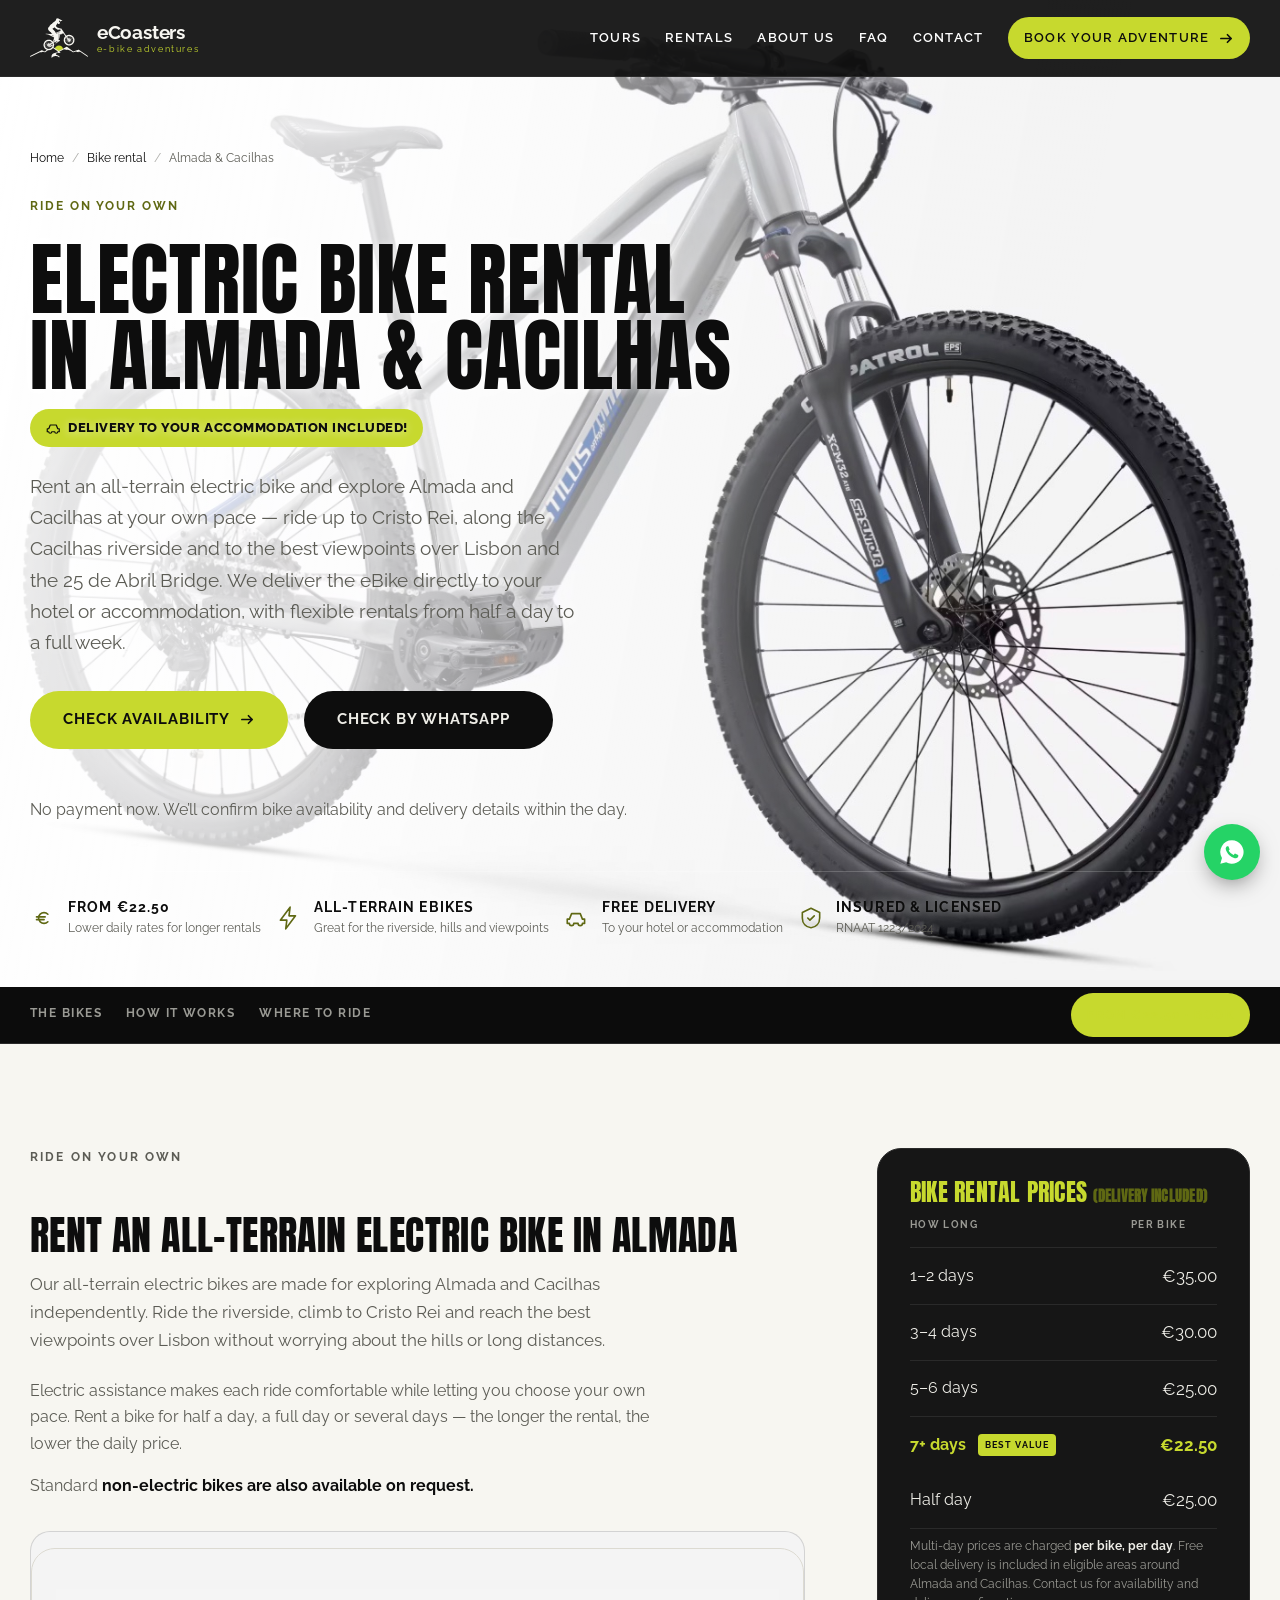
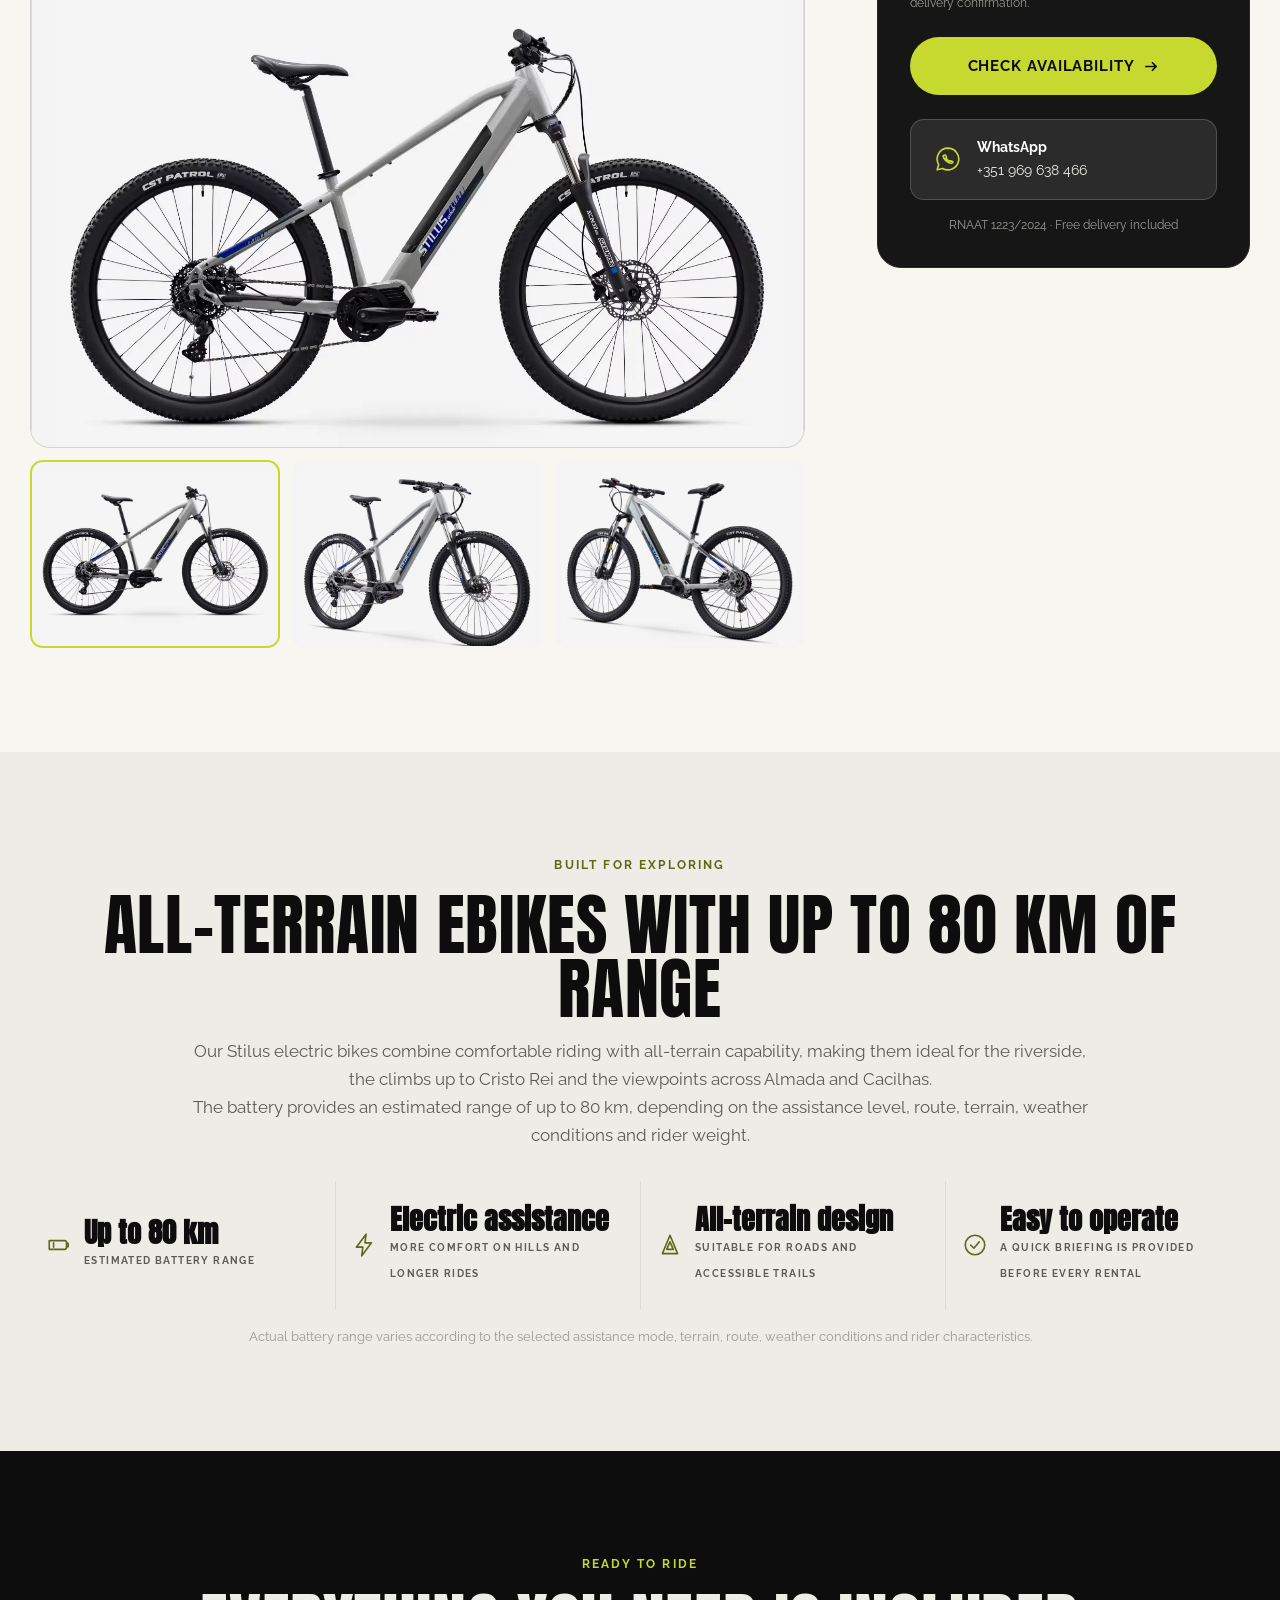
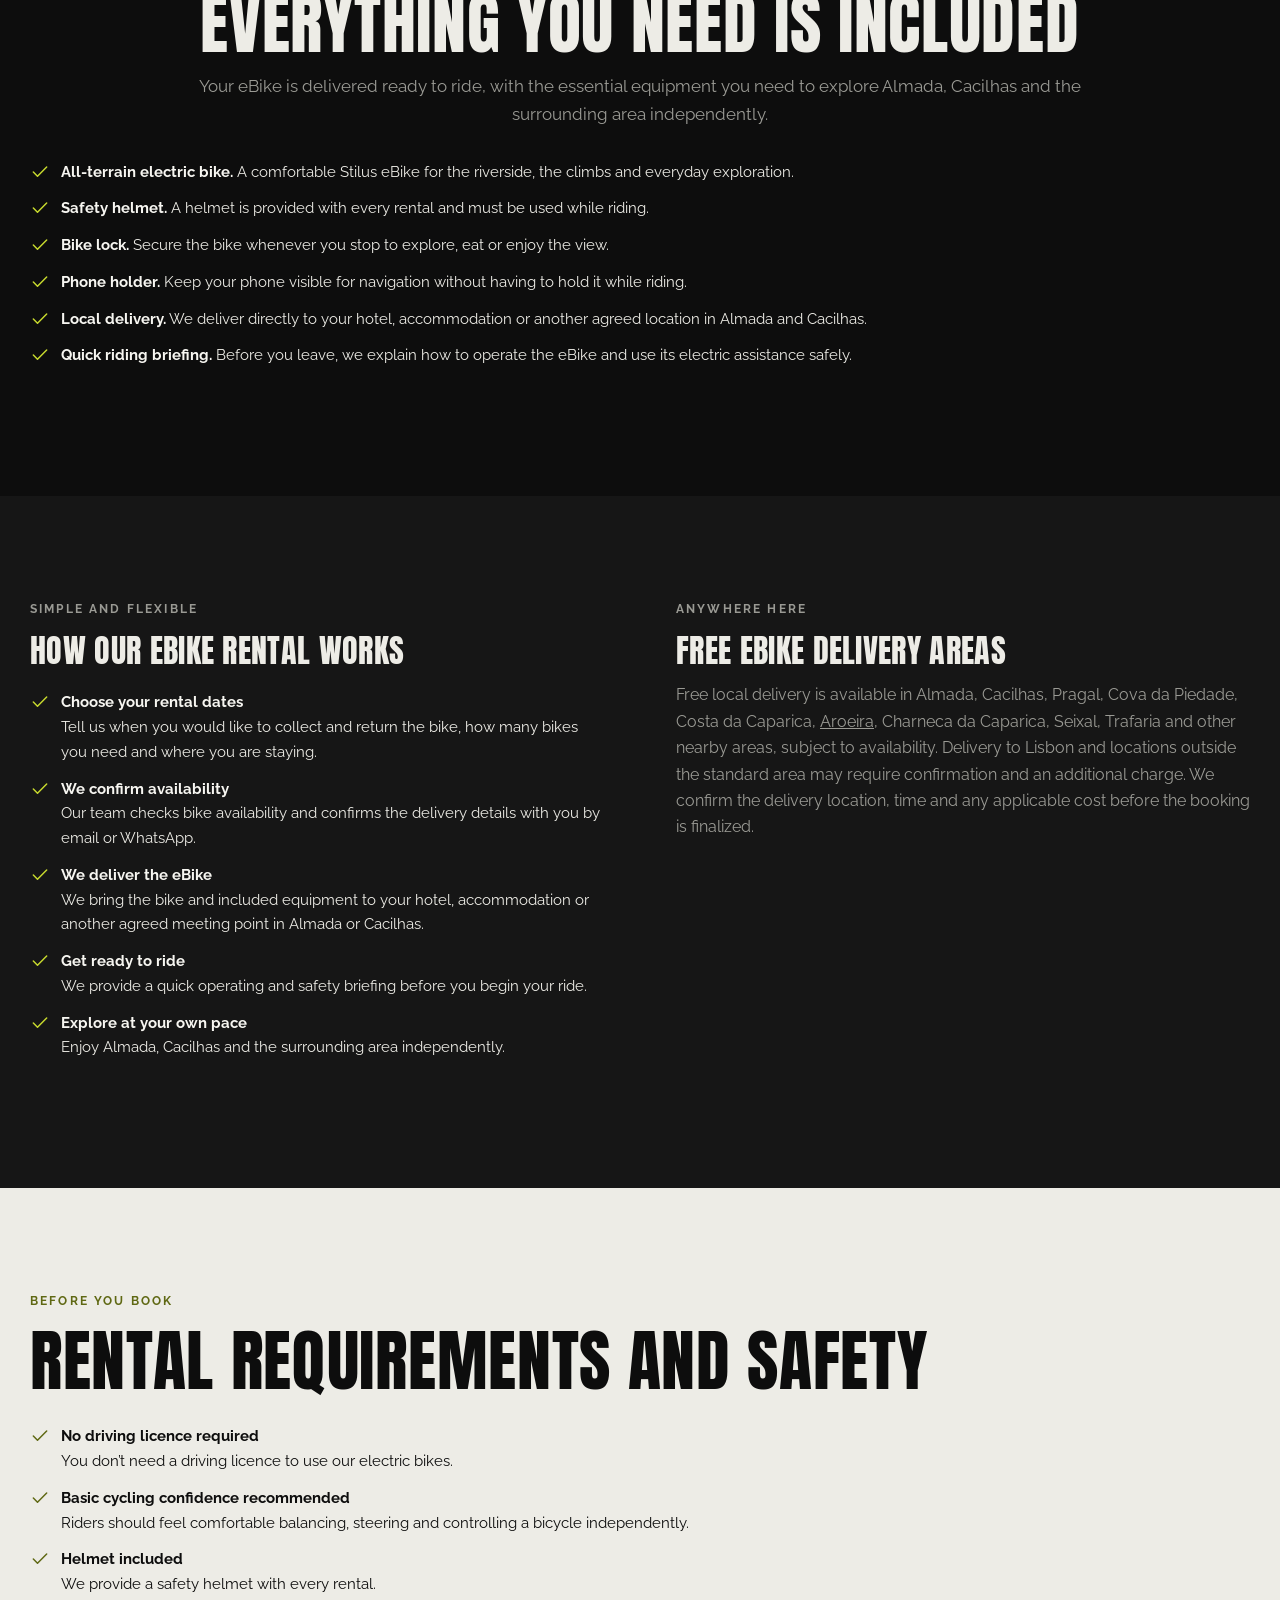
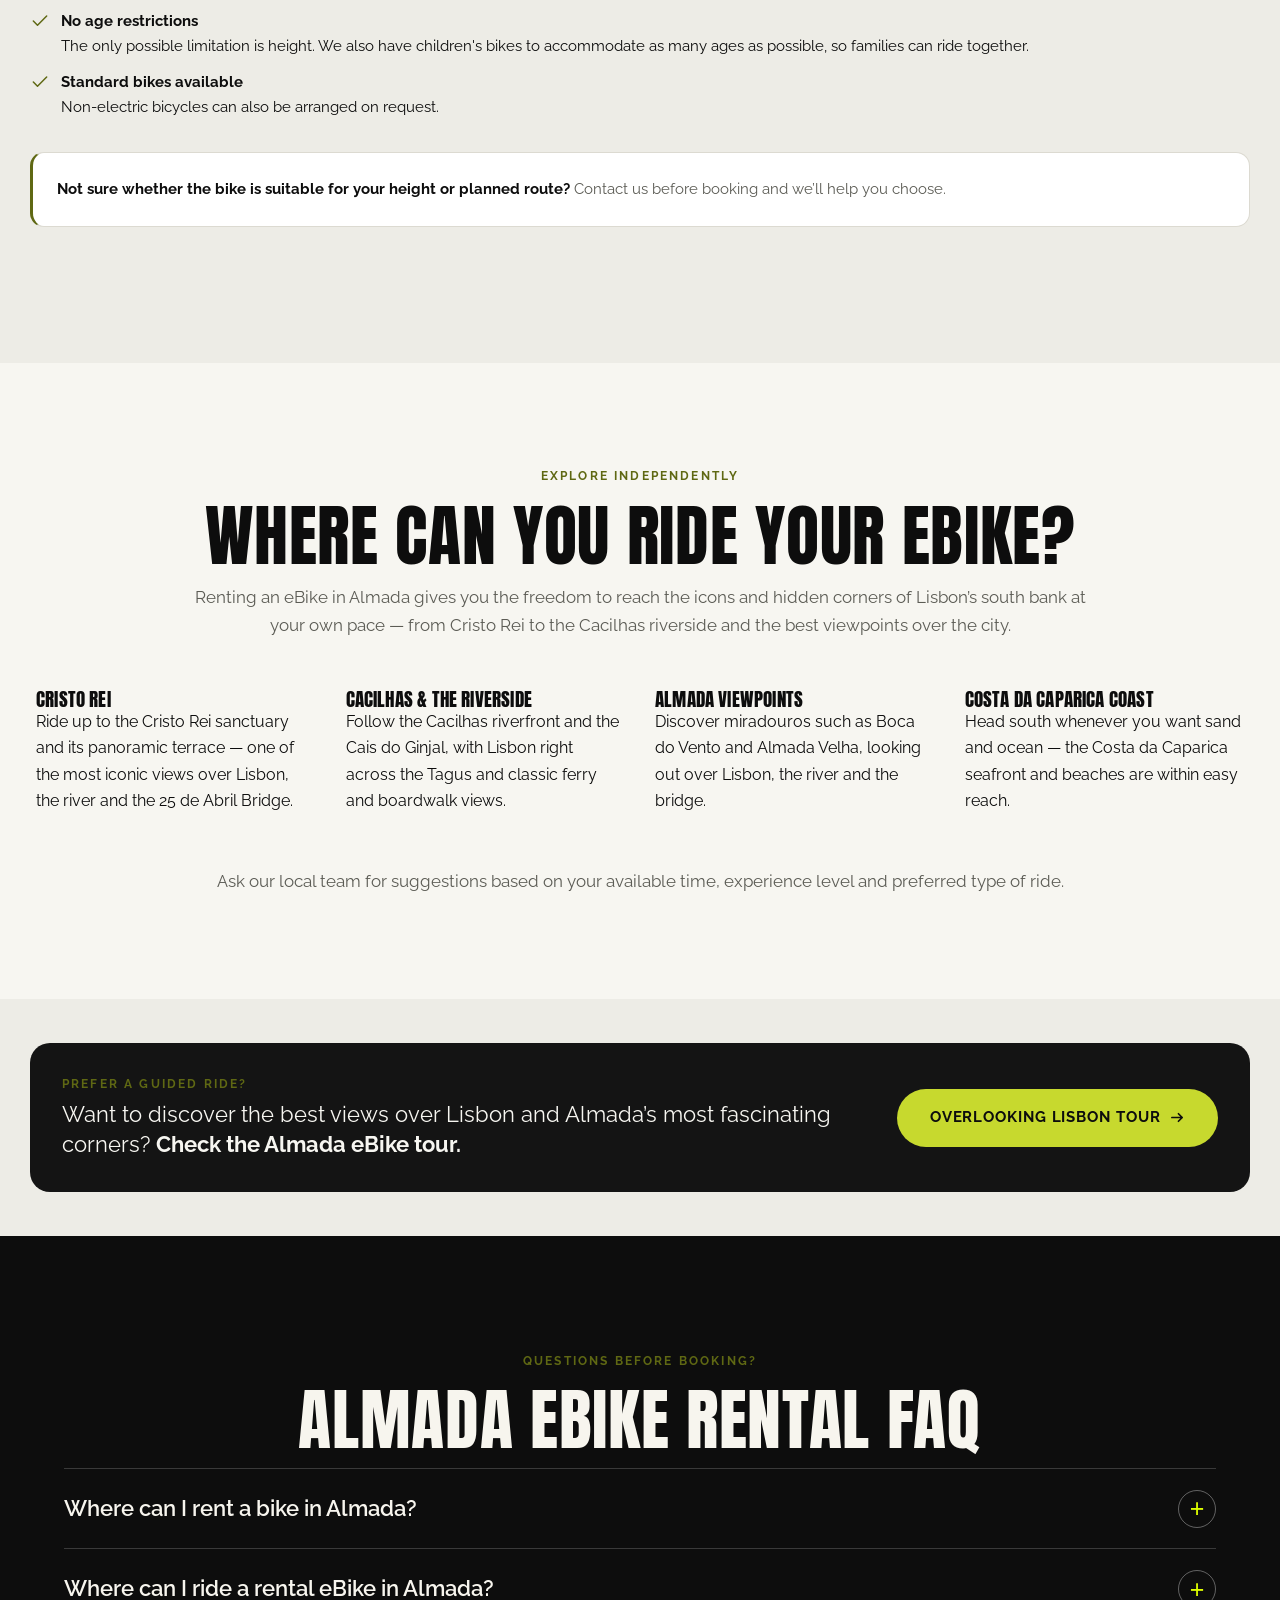
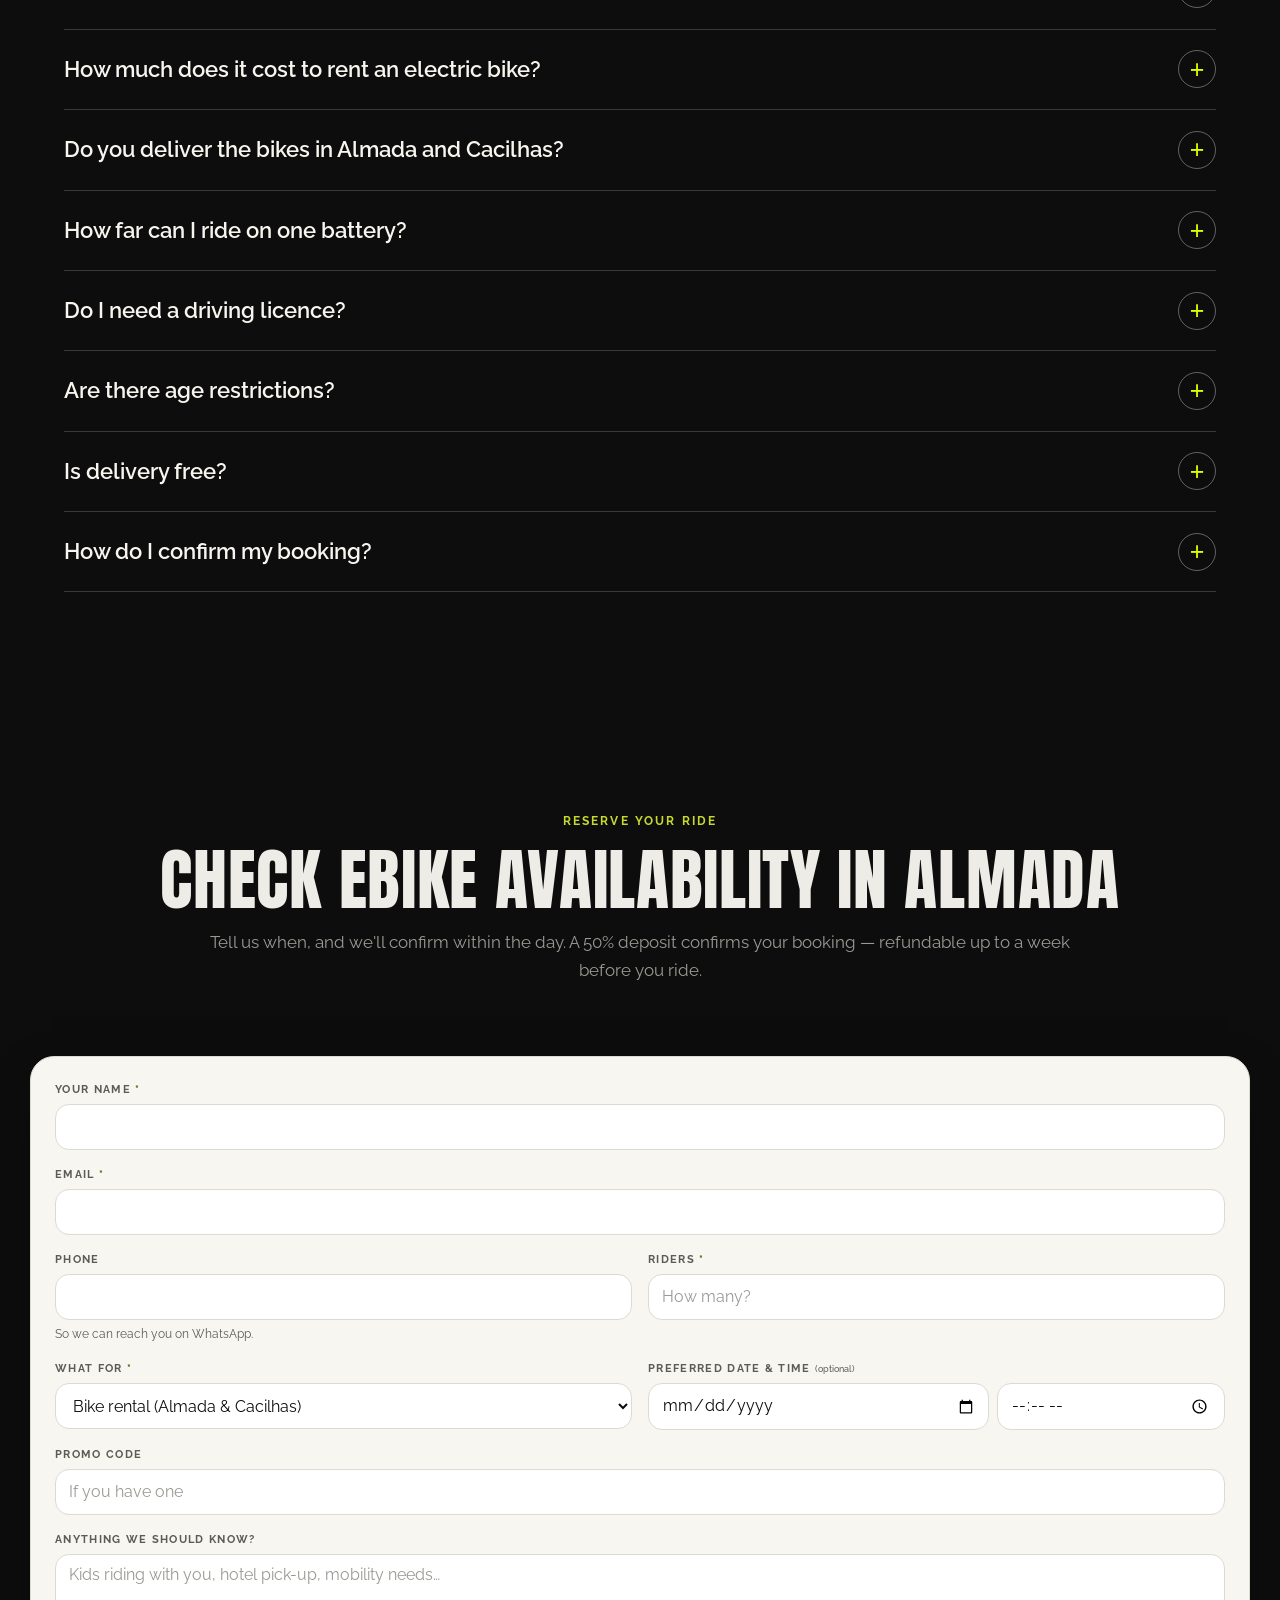
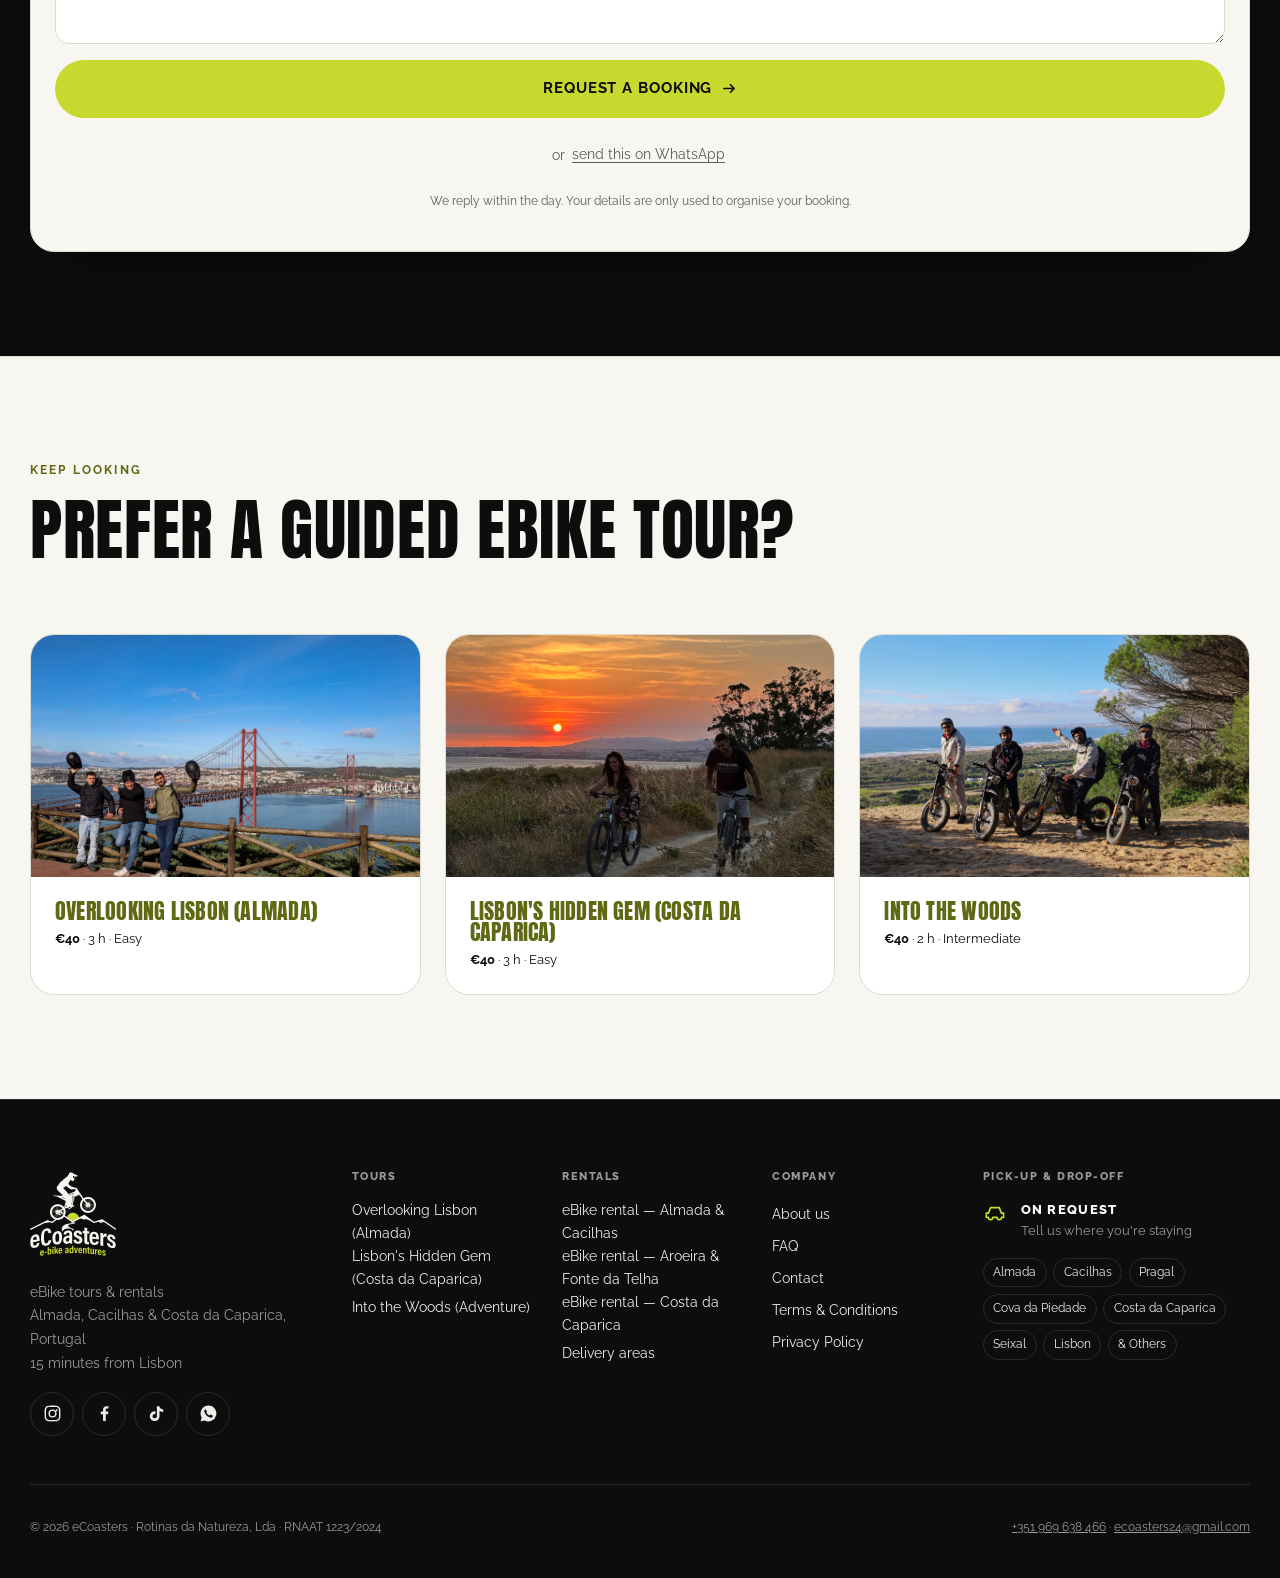
==== commit 03902b0b: "Commit changes" ====
--- a/bike-rental-almada/index.html
+++ b/bike-rental-almada/index.html
@@ -419,7 +419,7 @@
         <p class="eyebrow eyebrow--lime">Anywhere here</p>
         <h2>Free eBike Delivery Areas</h2>
         <p>Free local delivery is available in Almada, Cacilhas, Pragal, Cova da Piedade, Costa da Caparica,
-          Charneca da Caparica, Seixal, Trafaria and other nearby areas, subject to availability. Delivery to
+          <a href="/bike-rental-aroeira/">Aroeira</a>, Charneca da Caparica, Seixal, Trafaria and other nearby areas, subject to availability. Delivery to
           Lisbon and locations outside the standard area may require confirmation and an additional charge.
           We confirm the delivery location, time and any applicable cost before the booking is finalized.</p>
       </div>
@@ -687,6 +687,7 @@
     <nav aria-label="Rentals">
       <h3>Rentals</h3>
       <a href="/bike-rental-almada/">eBike rental — Almada &amp; Cacilhas</a>
+      <a href="/bike-rental-aroeira/">eBike rental — Aroeira &amp; Fonte da Telha</a>
       <a href="/electric-bike-rental/">eBike rental — Costa da Caparica</a>
       <a href="/electric-bike-rental/#delivery">Delivery areas</a>
     </nav>
